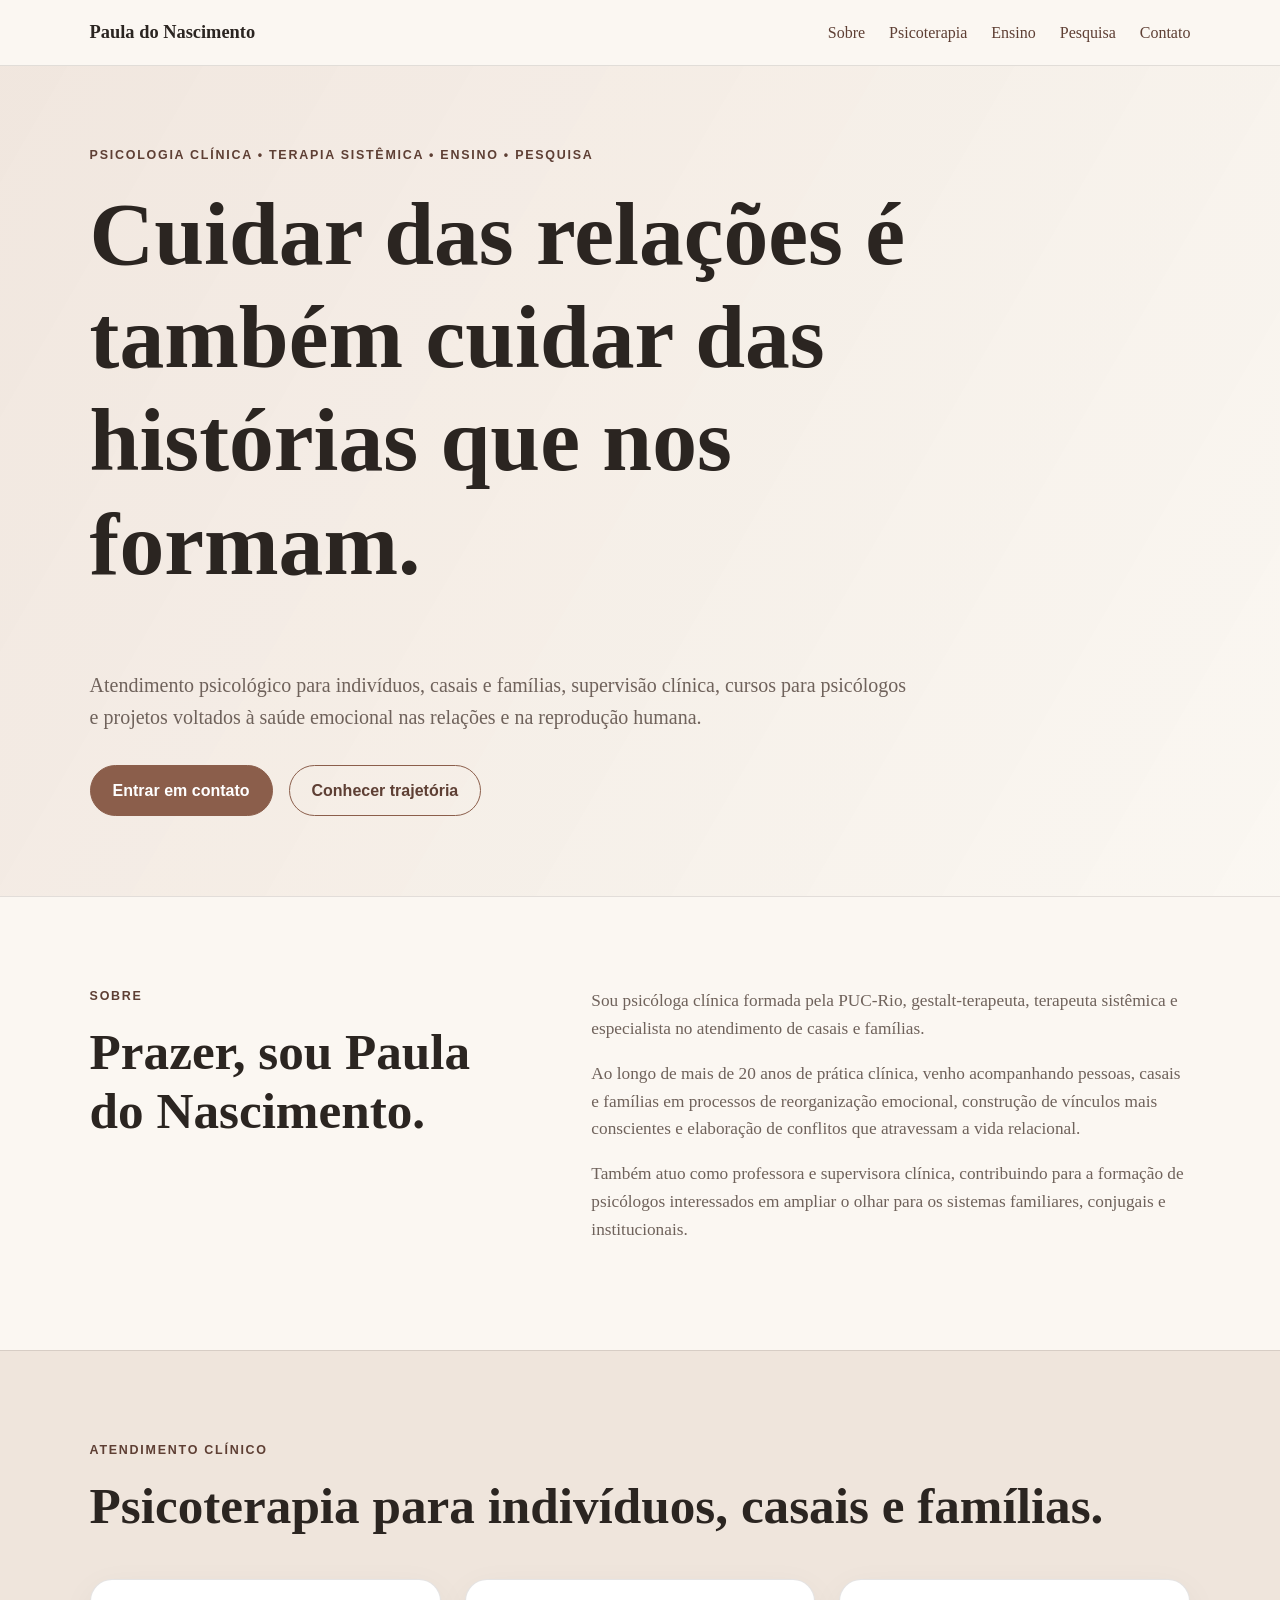
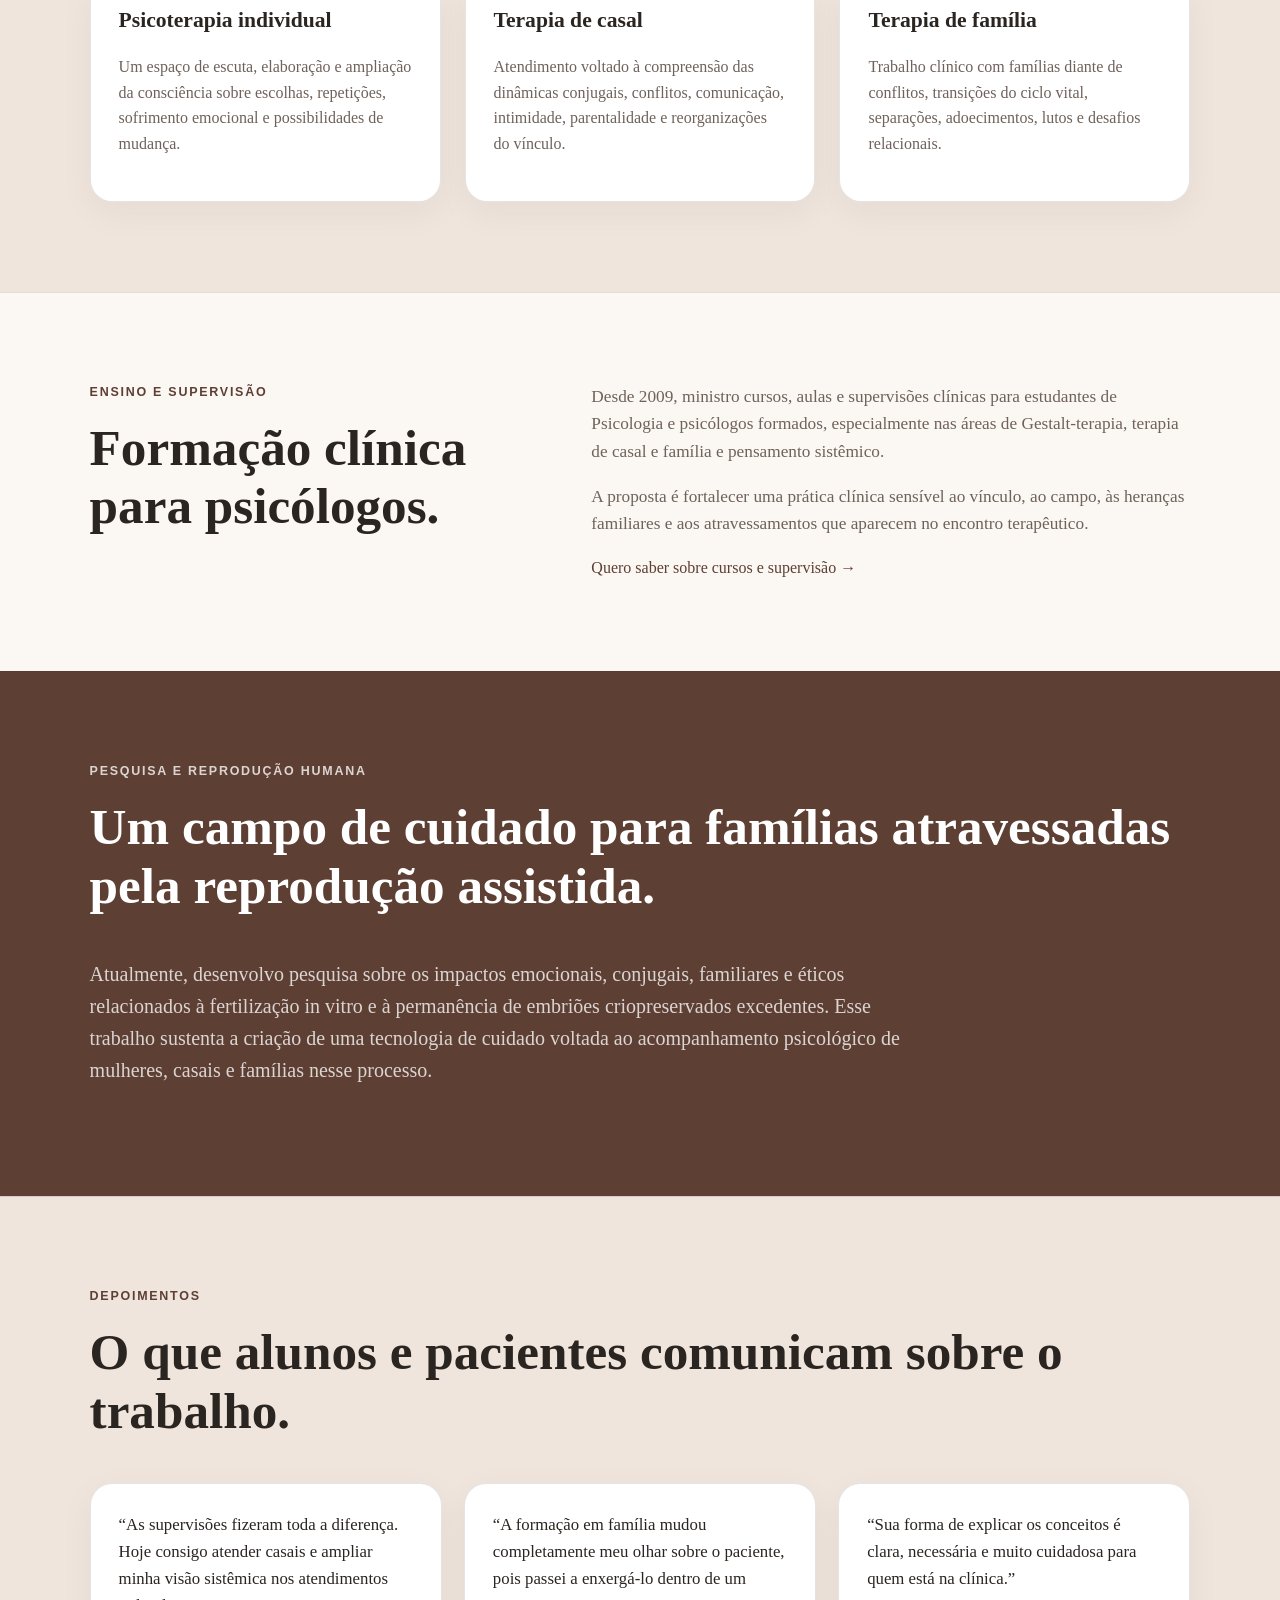
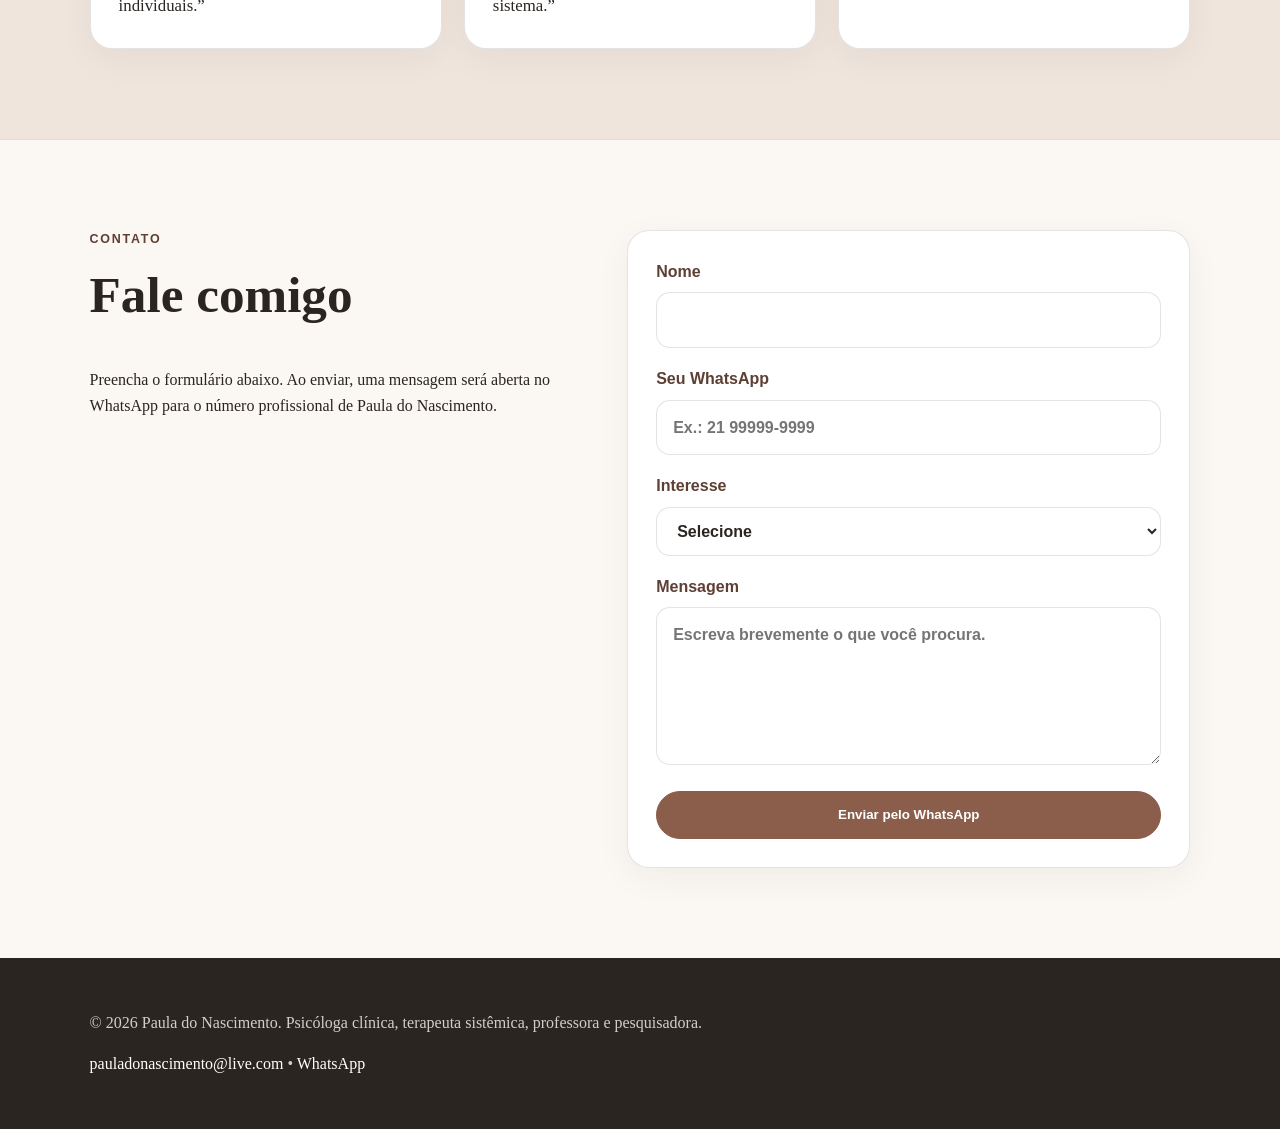
==== index.html @ 2230ada0 "Add files via upload" ====
<!DOCTYPE html>
<html lang="pt-BR">
<head>
  <meta charset="UTF-8" />
  <meta name="viewport" content="width=device-width, initial-scale=1.0" />
  <title>Paula do Nascimento | Psicóloga, Terapeuta Sistêmica e Professora</title>
  <meta name="description" content="Psicóloga clínica, terapeuta sistêmica, professora e pesquisadora. Atendimento individual, casal e família, supervisão clínica, cursos e projetos em reprodução humana." />
  <link rel="stylesheet" href="style.css" />
</head>
<body>
  <header class="site-header">
    <a class="brand" href="#inicio">Paula do Nascimento</a>
    <nav class="nav" id="nav">
      <a href="#sobre">Sobre</a>
      <a href="#clinica">Psicoterapia</a>
      <a href="#ensino">Ensino</a>
      <a href="#pesquisa">Pesquisa</a>
      <a href="#contato">Contato</a>
    </nav>
    <button class="menu-button" id="menuButton" aria-label="Abrir menu">☰</button>
  </header>

  <main>
    <section class="hero" id="inicio">
      <div class="hero-content">
        <p class="eyebrow">Psicologia clínica • Terapia sistêmica • Ensino • Pesquisa</p>
        <h1>Cuidar das relações é também cuidar das histórias que nos formam.</h1>
        <p class="hero-text">Atendimento psicológico para indivíduos, casais e famílias, supervisão clínica, cursos para psicólogos e projetos voltados à saúde emocional nas relações e na reprodução humana.</p>
        <div class="hero-actions">
          <a class="btn primary" href="#contato">Entrar em contato</a>
          <a class="btn secondary" href="#sobre">Conhecer trajetória</a>
        </div>
      </div>
    </section>

    <section class="section" id="sobre">
      <div class="section-grid">
        <div>
          <p class="eyebrow">Sobre</p>
          <h2>Prazer, sou Paula do Nascimento.</h2>
        </div>
        <div class="text-block">
          <p>Sou psicóloga clínica formada pela PUC-Rio, gestalt-terapeuta, terapeuta sistêmica e especialista no atendimento de casais e famílias.</p>
          <p>Ao longo de mais de 20 anos de prática clínica, venho acompanhando pessoas, casais e famílias em processos de reorganização emocional, construção de vínculos mais conscientes e elaboração de conflitos que atravessam a vida relacional.</p>
          <p>Também atuo como professora e supervisora clínica, contribuindo para a formação de psicólogos interessados em ampliar o olhar para os sistemas familiares, conjugais e institucionais.</p>
        </div>
      </div>
    </section>

    <section class="section muted" id="clinica">
      <p class="eyebrow">Atendimento clínico</p>
      <h2>Psicoterapia para indivíduos, casais e famílias.</h2>
      <div class="cards">
        <article class="card">
          <h3>Psicoterapia individual</h3>
          <p>Um espaço de escuta, elaboração e ampliação da consciência sobre escolhas, repetições, sofrimento emocional e possibilidades de mudança.</p>
        </article>
        <article class="card">
          <h3>Terapia de casal</h3>
          <p>Atendimento voltado à compreensão das dinâmicas conjugais, conflitos, comunicação, intimidade, parentalidade e reorganizações do vínculo.</p>
        </article>
        <article class="card">
          <h3>Terapia de família</h3>
          <p>Trabalho clínico com famílias diante de conflitos, transições do ciclo vital, separações, adoecimentos, lutos e desafios relacionais.</p>
        </article>
      </div>
    </section>

    <section class="section" id="ensino">
      <div class="section-grid">
        <div>
          <p class="eyebrow">Ensino e supervisão</p>
          <h2>Formação clínica para psicólogos.</h2>
        </div>
        <div class="text-block">
          <p>Desde 2009, ministro cursos, aulas e supervisões clínicas para estudantes de Psicologia e psicólogos formados, especialmente nas áreas de Gestalt-terapia, terapia de casal e família e pensamento sistêmico.</p>
          <p>A proposta é fortalecer uma prática clínica sensível ao vínculo, ao campo, às heranças familiares e aos atravessamentos que aparecem no encontro terapêutico.</p>
          <a class="inline-link" href="#contato">Quero saber sobre cursos e supervisão →</a>
        </div>
      </div>
    </section>

    <section class="section highlight" id="pesquisa">
      <p class="eyebrow">Pesquisa e reprodução humana</p>
      <h2>Um campo de cuidado para famílias atravessadas pela reprodução assistida.</h2>
      <p class="wide-text">Atualmente, desenvolvo pesquisa sobre os impactos emocionais, conjugais, familiares e éticos relacionados à fertilização in vitro e à permanência de embriões criopreservados excedentes. Esse trabalho sustenta a criação de uma tecnologia de cuidado voltada ao acompanhamento psicológico de mulheres, casais e famílias nesse processo.</p>
    </section>

    <section class="section muted" id="depoimentos">
      <p class="eyebrow">Depoimentos</p>
      <h2>O que alunos e pacientes comunicam sobre o trabalho.</h2>
      <div class="testimonials">
        <blockquote>“As supervisões fizeram toda a diferença. Hoje consigo atender casais e ampliar minha visão sistêmica nos atendimentos individuais.”</blockquote>
        <blockquote>“A formação em família mudou completamente meu olhar sobre o paciente, pois passei a enxergá-lo dentro de um sistema.”</blockquote>
        <blockquote>“Sua forma de explicar os conceitos é clara, necessária e muito cuidadosa para quem está na clínica.”</blockquote>
      </div>
    </section>

    <section class="section contact" id="contato">
      <div>
        <p class="eyebrow">Contato</p>
        <h2>Fale comigo</h2>
        <p>Preencha o formulário abaixo. Ao enviar, uma mensagem será aberta no WhatsApp para o número profissional de Paula do Nascimento.</p>
      </div>
      <form id="whatsappForm" class="contact-form">
        <label>Nome
          <input type="text" id="nome" name="nome" required />
        </label>
        <label>Seu WhatsApp
          <input type="tel" id="telefone" name="telefone" placeholder="Ex.: 21 99999-9999" />
        </label>
        <label>Interesse
          <select id="interesse" name="interesse" required>
            <option value="">Selecione</option>
            <option>Psicoterapia individual</option>
            <option>Terapia de casal</option>
            <option>Terapia de família</option>
            <option>Supervisão clínica</option>
            <option>Cursos e formações</option>
            <option>Palestras e projetos</option>
            <option>Reprodução humana / FIV</option>
          </select>
        </label>
        <label>Mensagem
          <textarea id="mensagem" name="mensagem" rows="5" placeholder="Escreva brevemente o que você procura."></textarea>
        </label>
        <button class="btn primary" type="submit">Enviar pelo WhatsApp</button>
      </form>
    </section>
  </main>

  <footer class="footer">
    <p>© <span id="year"></span> Paula do Nascimento. Psicóloga clínica, terapeuta sistêmica, professora e pesquisadora.</p>
    <p><a href="mailto:pauladonascimento@live.com">pauladonascimento@live.com</a> • <a href="https://wa.me/5521999791330">WhatsApp</a></p>
  </footer>

  <script src="script.js"></script>
</body>
</html>
---- style.css ----
:root {
  --bg: #fbf7f2;
  --text: #2b2521;
  --muted: #6f625b;
  --accent: #8b5e4b;
  --accent-dark: #5e3f34;
  --soft: #efe5dc;
  --white: #ffffff;
  --line: rgba(43, 37, 33, 0.12);
}

* { box-sizing: border-box; }
html { scroll-behavior: smooth; }
body {
  margin: 0;
  font-family: Georgia, 'Times New Roman', serif;
  color: var(--text);
  background: var(--bg);
  line-height: 1.6;
}

.site-header {
  position: sticky;
  top: 0;
  z-index: 20;
  display: flex;
  justify-content: space-between;
  align-items: center;
  padding: 18px 7vw;
  background: rgba(251, 247, 242, 0.95);
  backdrop-filter: blur(10px);
  border-bottom: 1px solid var(--line);
}

.brand {
  font-size: 1.15rem;
  font-weight: 700;
  color: var(--text);
  text-decoration: none;
}

.nav { display: flex; gap: 24px; }
.nav a, .footer a, .inline-link {
  color: var(--accent-dark);
  text-decoration: none;
}
.nav a:hover, .footer a:hover, .inline-link:hover { text-decoration: underline; }
.menu-button { display: none; background: none; border: 0; font-size: 1.5rem; }

.hero {
  min-height: 86vh;
  display: grid;
  align-items: center;
  padding: 80px 7vw;
  background: linear-gradient(120deg, rgba(239,229,220,.9), rgba(251,247,242,.85)), url('');
}
.hero-content { max-width: 900px; }
.eyebrow {
  margin: 0 0 16px;
  color: var(--accent-dark);
  text-transform: uppercase;
  letter-spacing: .14em;
  font-size: .78rem;
  font-family: Arial, sans-serif;
  font-weight: 700;
}
h1, h2, h3 { line-height: 1.15; margin-top: 0; }
h1 { font-size: clamp(2.6rem, 7vw, 5.7rem); max-width: 1000px; }
h2 { font-size: clamp(2rem, 4vw, 3.4rem); }
h3 { font-size: 1.35rem; }
.hero-text, .wide-text { font-size: 1.25rem; color: var(--muted); max-width: 820px; }
.hero-actions { display: flex; gap: 16px; flex-wrap: wrap; margin-top: 32px; }
.btn {
  display: inline-flex;
  justify-content: center;
  align-items: center;
  min-height: 48px;
  padding: 12px 22px;
  border-radius: 999px;
  border: 1px solid var(--accent);
  text-decoration: none;
  cursor: pointer;
  font-family: Arial, sans-serif;
  font-weight: 700;
}
.btn.primary { background: var(--accent); color: var(--white); }
.btn.secondary { color: var(--accent-dark); background: transparent; }

.section { padding: 90px 7vw; border-top: 1px solid var(--line); }
.muted { background: var(--soft); }
.highlight { background: var(--accent-dark); color: var(--white); }
.highlight .eyebrow, .highlight .wide-text { color: rgba(255,255,255,.78); }
.section-grid { display: grid; grid-template-columns: .8fr 1.2fr; gap: 8vw; }
.text-block p { margin-top: 0; font-size: 1.08rem; color: var(--muted); }
.cards { display: grid; grid-template-columns: repeat(3, 1fr); gap: 24px; margin-top: 36px; }
.card, .contact-form, .testimonials blockquote {
  background: var(--white);
  padding: 28px;
  border-radius: 22px;
  border: 1px solid var(--line);
  box-shadow: 0 10px 35px rgba(43,37,33,.05);
}
.card p { color: var(--muted); }
.testimonials { display: grid; grid-template-columns: repeat(3, 1fr); gap: 22px; margin-top: 34px; }
.testimonials blockquote { margin: 0; font-size: 1.05rem; }
.contact { display: grid; grid-template-columns: .9fr 1.1fr; gap: 6vw; align-items: start; }
.contact-form { display: grid; gap: 18px; }
label { font-family: Arial, sans-serif; font-weight: 700; color: var(--accent-dark); }
input, select, textarea {
  width: 100%;
  margin-top: 8px;
  padding: 14px 16px;
  border: 1px solid var(--line);
  border-radius: 14px;
  font: inherit;
  background: #fff;
  color: var(--text);
}
.footer {
  padding: 36px 7vw;
  background: var(--text);
  color: rgba(255,255,255,.78);
}
.footer a { color: #fff; }

@media (max-width: 850px) {
  .menu-button { display: block; }
  .nav {
    display: none;
    position: absolute;
    top: 67px;
    left: 0;
    right: 0;
    flex-direction: column;
    padding: 20px 7vw;
    background: var(--bg);
    border-bottom: 1px solid var(--line);
  }
  .nav.open { display: flex; }
  .section-grid, .cards, .testimonials, .contact { grid-template-columns: 1fr; }
  .hero { min-height: auto; padding-top: 80px; }
}
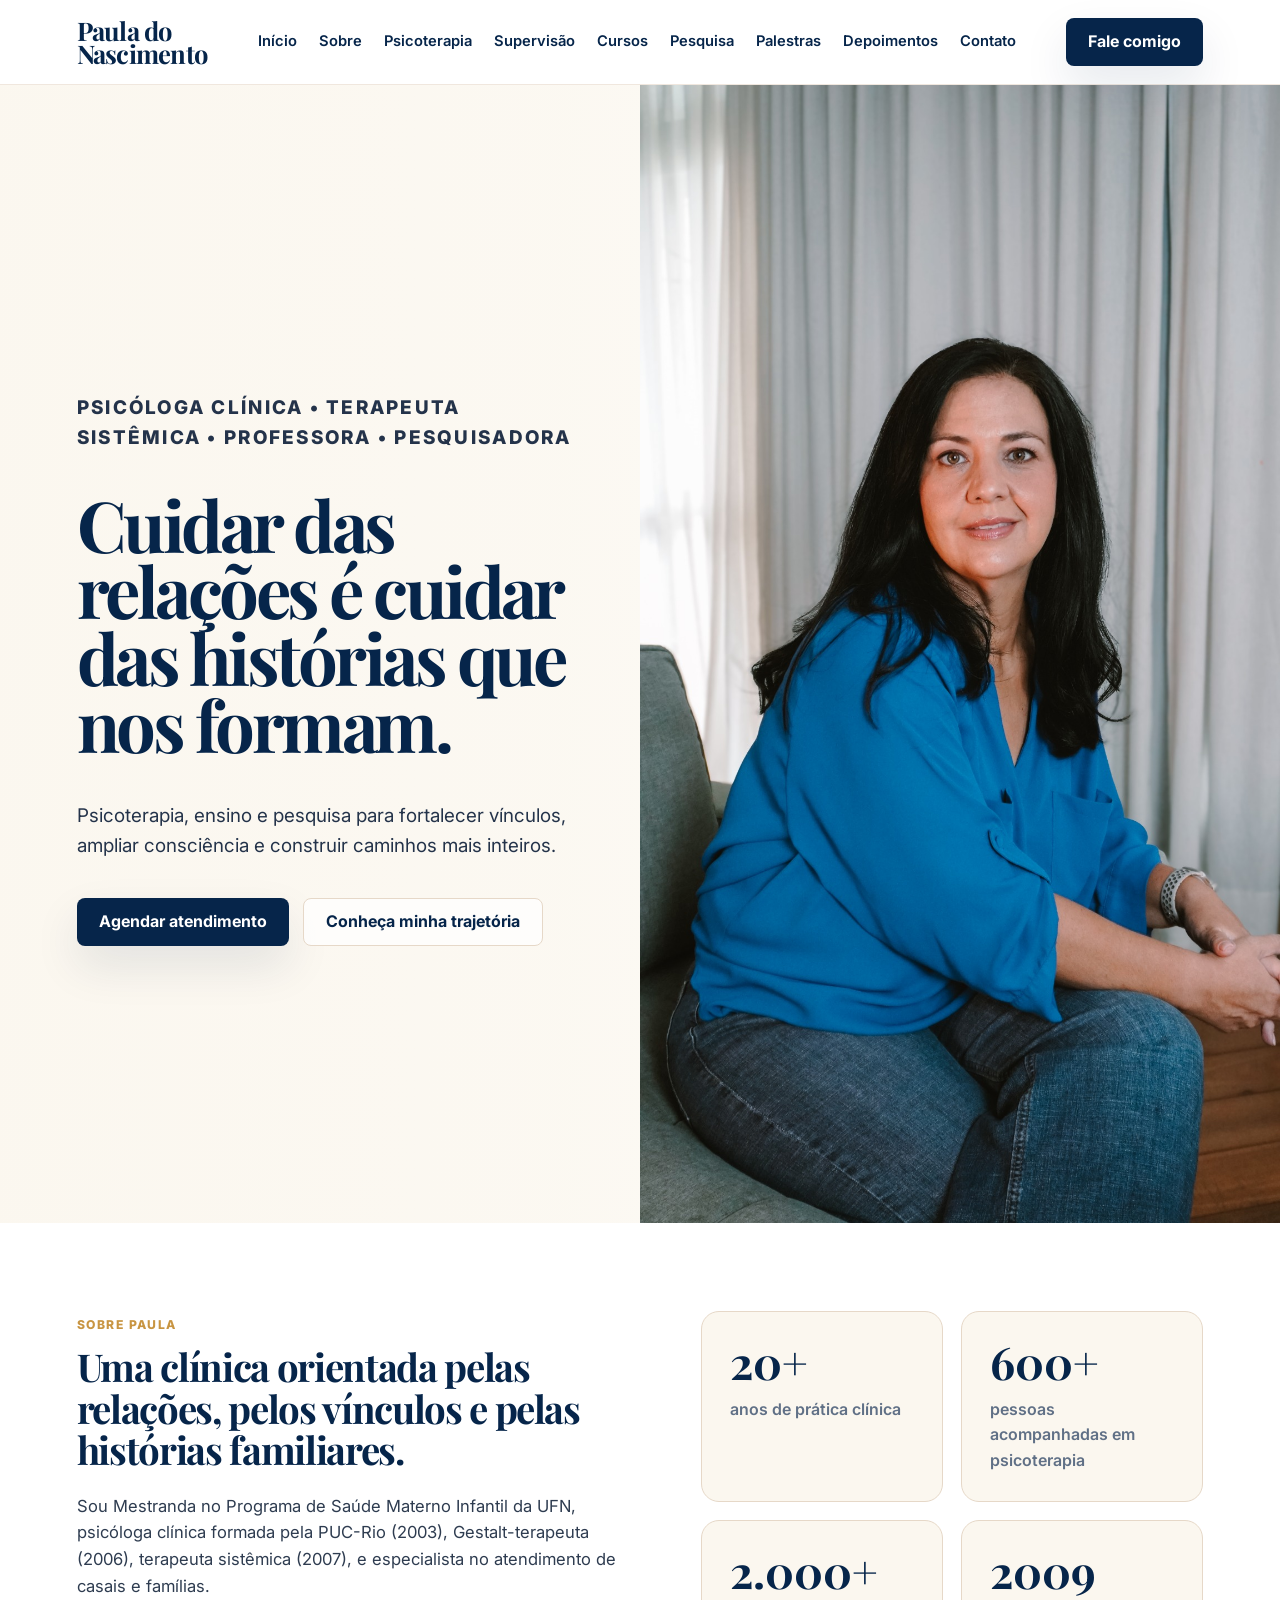
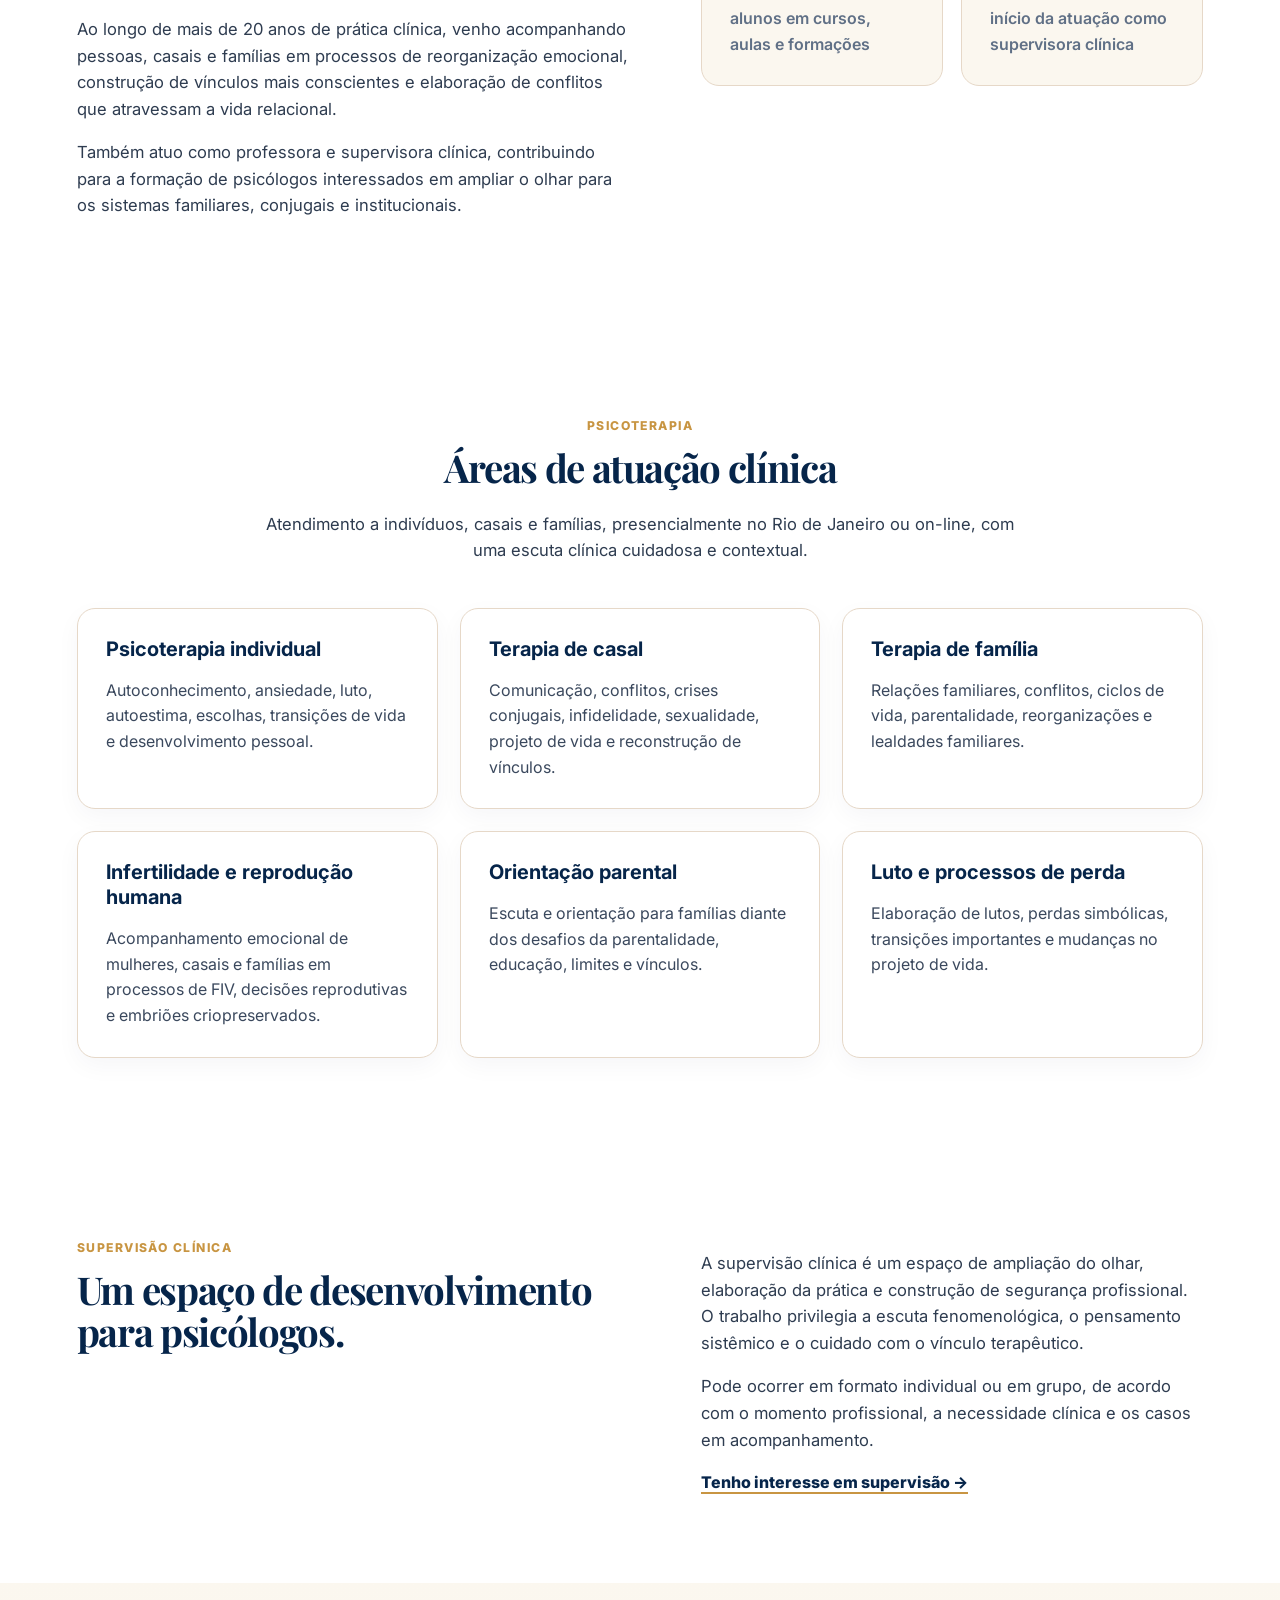
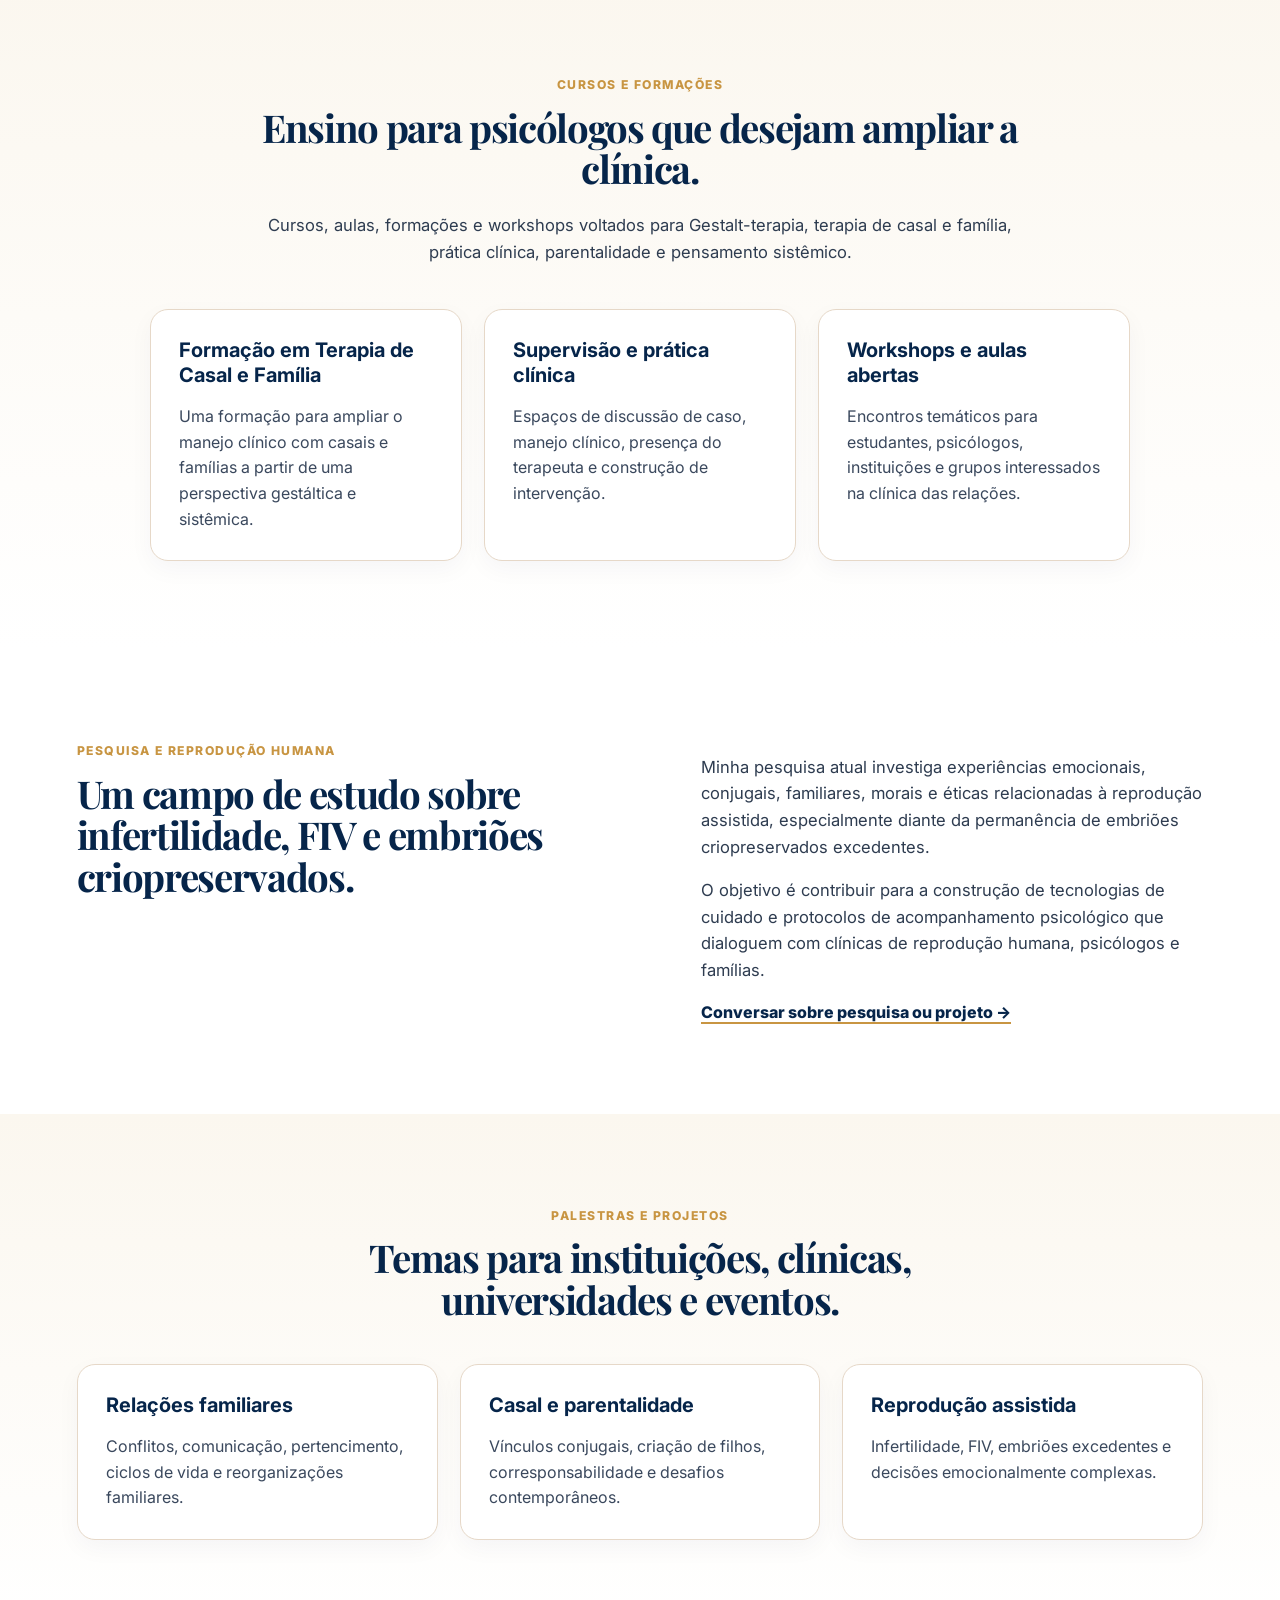
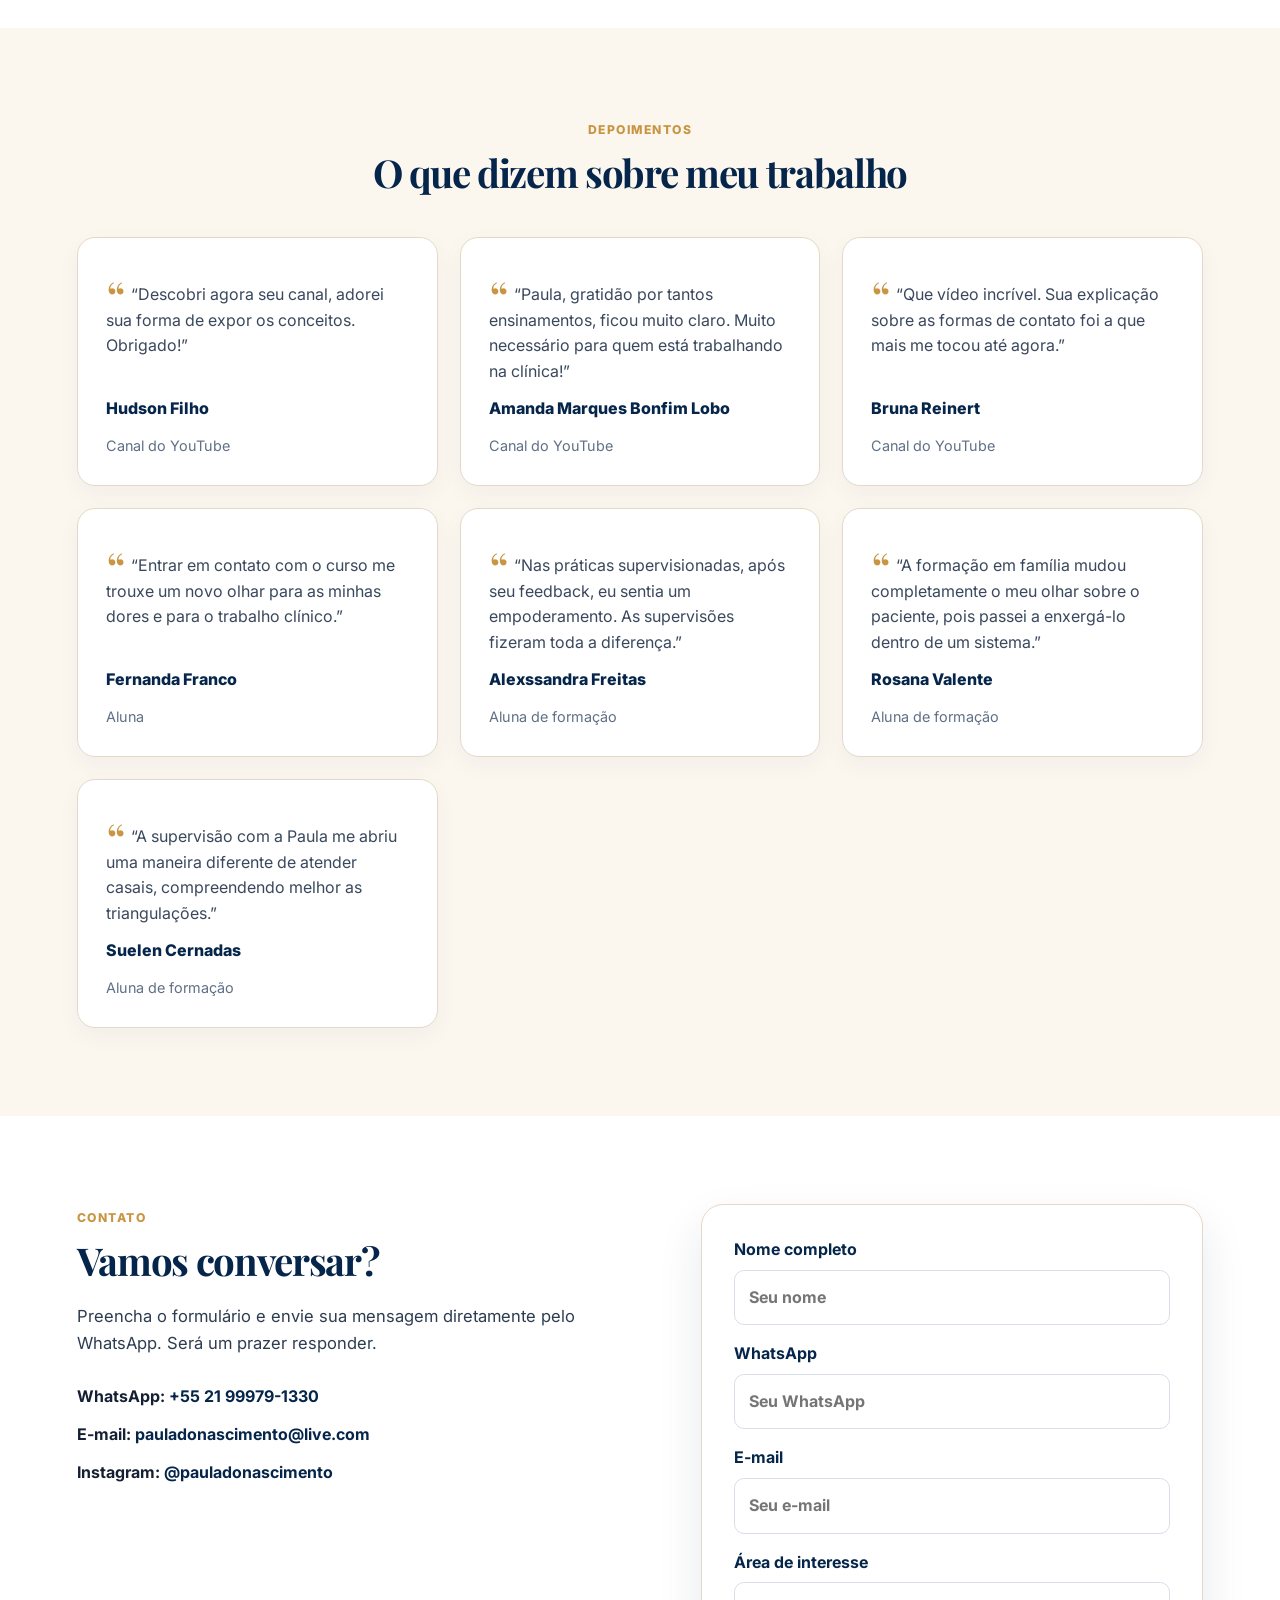
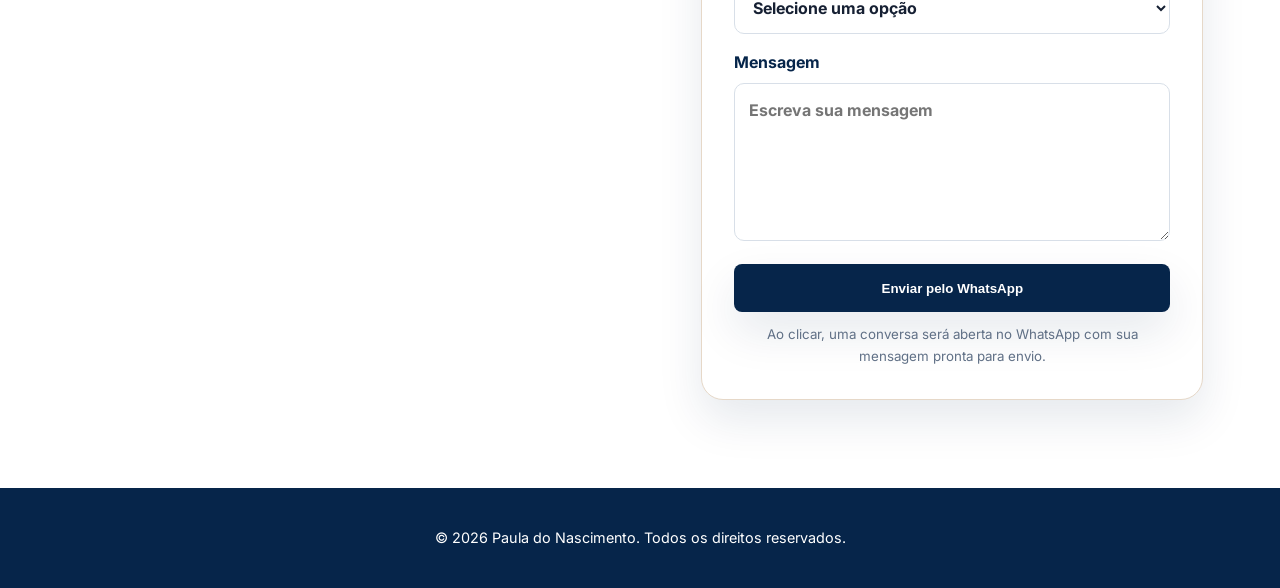
==== commit 66a9f956: "Add files via upload" ====
--- a/index.html
+++ b/index.html
@@ -3,137 +3,334 @@
 <head>
   <meta charset="UTF-8" />
   <meta name="viewport" content="width=device-width, initial-scale=1.0" />
-  <title>Paula do Nascimento | Psicóloga, Terapeuta Sistêmica e Professora</title>
-  <meta name="description" content="Psicóloga clínica, terapeuta sistêmica, professora e pesquisadora. Atendimento individual, casal e família, supervisão clínica, cursos e projetos em reprodução humana." />
+  <title>Paula do Nascimento | Psicóloga Clínica, Professora e Pesquisadora</title>
+  <meta name="description" content="Paula do Nascimento é psicóloga clínica, terapeuta sistêmica, professora, supervisora clínica e pesquisadora em saúde materno-infantil, casais, famílias e reprodução humana." />
+  <meta name="author" content="Paula do Nascimento" />
+  <meta property="og:title" content="Paula do Nascimento | Psicóloga Clínica" />
+  <meta property="og:description" content="Psicoterapia, supervisão clínica, cursos, pesquisa e palestras sobre relações, famílias e reprodução humana." />
+  <meta property="og:type" content="website" />
+  <meta property="og:image" content="assets/paula-hero.jpg" />
   <link rel="stylesheet" href="style.css" />
 </head>
 <body>
-  <header class="site-header">
-    <a class="brand" href="#inicio">Paula do Nascimento</a>
-    <nav class="nav" id="nav">
-      <a href="#sobre">Sobre</a>
-      <a href="#clinica">Psicoterapia</a>
-      <a href="#ensino">Ensino</a>
-      <a href="#pesquisa">Pesquisa</a>
-      <a href="#contato">Contato</a>
-    </nav>
-    <button class="menu-button" id="menuButton" aria-label="Abrir menu">☰</button>
-  </header>
-
-  <main>
-    <section class="hero" id="inicio">
-      <div class="hero-content">
-        <p class="eyebrow">Psicologia clínica • Terapia sistêmica • Ensino • Pesquisa</p>
-        <h1>Cuidar das relações é também cuidar das histórias que nos formam.</h1>
-        <p class="hero-text">Atendimento psicológico para indivíduos, casais e famílias, supervisão clínica, cursos para psicólogos e projetos voltados à saúde emocional nas relações e na reprodução humana.</p>
-        <div class="hero-actions">
-          <a class="btn primary" href="#contato">Entrar em contato</a>
-          <a class="btn secondary" href="#sobre">Conhecer trajetória</a>
-        </div>
+
+<header class="site-header">
+  <a href="#inicio" class="brand" aria-label="Página inicial">
+    Paula do<br>Nascimento
+  </a>
+
+  <button class="menu-toggle" aria-label="Abrir menu" aria-expanded="false">
+    ☰
+  </button>
+
+  <nav class="main-nav" aria-label="Menu principal">
+    <a href="#inicio">Início</a>
+    <a href="#sobre">Sobre</a>
+    <a href="#psicoterapia">Psicoterapia</a>
+    <a href="#supervisao">Supervisão</a>
+    <a href="#cursos">Cursos</a>
+    <a href="#pesquisa">Pesquisa</a>
+    <a href="#palestras">Palestras</a>
+    <a href="#depoimentos">Depoimentos</a>
+    <a href="#contato">Contato</a>
+  </nav>
+
+  <a class="header-cta" href="#contato">Fale comigo</a>
+</header>
+
+<main>
+  <section class="hero" id="inicio">
+    <div class="hero-content">
+      <p class="eyebrow">Psicóloga clínica • Terapeuta sistêmica • Professora • Pesquisadora</p>
+      <h1>Cuidar das relações é cuidar das histórias que nos formam.</h1>
+      <p>
+        Psicoterapia, ensino e pesquisa para fortalecer vínculos, ampliar consciência
+        e construir caminhos mais inteiros.
+      </p>
+      <div class="hero-actions">
+        <a class="primary-button" href="#contato">Agendar atendimento</a>
+        <a class="secondary-button" href="#sobre">Conheça minha trajetória</a>
       </div>
-    </section>
-
-    <section class="section" id="sobre">
-      <div class="section-grid">
-        <div>
-          <p class="eyebrow">Sobre</p>
-          <h2>Prazer, sou Paula do Nascimento.</h2>
-        </div>
-        <div class="text-block">
-          <p>Sou psicóloga clínica formada pela PUC-Rio, gestalt-terapeuta, terapeuta sistêmica e especialista no atendimento de casais e famílias.</p>
-          <p>Ao longo de mais de 20 anos de prática clínica, venho acompanhando pessoas, casais e famílias em processos de reorganização emocional, construção de vínculos mais conscientes e elaboração de conflitos que atravessam a vida relacional.</p>
-          <p>Também atuo como professora e supervisora clínica, contribuindo para a formação de psicólogos interessados em ampliar o olhar para os sistemas familiares, conjugais e institucionais.</p>
-        </div>
-      </div>
-    </section>
-
-    <section class="section muted" id="clinica">
-      <p class="eyebrow">Atendimento clínico</p>
-      <h2>Psicoterapia para indivíduos, casais e famílias.</h2>
-      <div class="cards">
-        <article class="card">
-          <h3>Psicoterapia individual</h3>
-          <p>Um espaço de escuta, elaboração e ampliação da consciência sobre escolhas, repetições, sofrimento emocional e possibilidades de mudança.</p>
-        </article>
-        <article class="card">
-          <h3>Terapia de casal</h3>
-          <p>Atendimento voltado à compreensão das dinâmicas conjugais, conflitos, comunicação, intimidade, parentalidade e reorganizações do vínculo.</p>
-        </article>
-        <article class="card">
-          <h3>Terapia de família</h3>
-          <p>Trabalho clínico com famílias diante de conflitos, transições do ciclo vital, separações, adoecimentos, lutos e desafios relacionais.</p>
-        </article>
-      </div>
-    </section>
-
-    <section class="section" id="ensino">
-      <div class="section-grid">
-        <div>
-          <p class="eyebrow">Ensino e supervisão</p>
-          <h2>Formação clínica para psicólogos.</h2>
-        </div>
-        <div class="text-block">
-          <p>Desde 2009, ministro cursos, aulas e supervisões clínicas para estudantes de Psicologia e psicólogos formados, especialmente nas áreas de Gestalt-terapia, terapia de casal e família e pensamento sistêmico.</p>
-          <p>A proposta é fortalecer uma prática clínica sensível ao vínculo, ao campo, às heranças familiares e aos atravessamentos que aparecem no encontro terapêutico.</p>
-          <a class="inline-link" href="#contato">Quero saber sobre cursos e supervisão →</a>
-        </div>
-      </div>
-    </section>
-
-    <section class="section highlight" id="pesquisa">
-      <p class="eyebrow">Pesquisa e reprodução humana</p>
-      <h2>Um campo de cuidado para famílias atravessadas pela reprodução assistida.</h2>
-      <p class="wide-text">Atualmente, desenvolvo pesquisa sobre os impactos emocionais, conjugais, familiares e éticos relacionados à fertilização in vitro e à permanência de embriões criopreservados excedentes. Esse trabalho sustenta a criação de uma tecnologia de cuidado voltada ao acompanhamento psicológico de mulheres, casais e famílias nesse processo.</p>
-    </section>
-
-    <section class="section muted" id="depoimentos">
-      <p class="eyebrow">Depoimentos</p>
-      <h2>O que alunos e pacientes comunicam sobre o trabalho.</h2>
-      <div class="testimonials">
-        <blockquote>“As supervisões fizeram toda a diferença. Hoje consigo atender casais e ampliar minha visão sistêmica nos atendimentos individuais.”</blockquote>
-        <blockquote>“A formação em família mudou completamente meu olhar sobre o paciente, pois passei a enxergá-lo dentro de um sistema.”</blockquote>
-        <blockquote>“Sua forma de explicar os conceitos é clara, necessária e muito cuidadosa para quem está na clínica.”</blockquote>
-      </div>
-    </section>
-
-    <section class="section contact" id="contato">
-      <div>
-        <p class="eyebrow">Contato</p>
-        <h2>Fale comigo</h2>
-        <p>Preencha o formulário abaixo. Ao enviar, uma mensagem será aberta no WhatsApp para o número profissional de Paula do Nascimento.</p>
-      </div>
-      <form id="whatsappForm" class="contact-form">
-        <label>Nome
-          <input type="text" id="nome" name="nome" required />
-        </label>
-        <label>Seu WhatsApp
-          <input type="tel" id="telefone" name="telefone" placeholder="Ex.: 21 99999-9999" />
-        </label>
-        <label>Interesse
-          <select id="interesse" name="interesse" required>
-            <option value="">Selecione</option>
-            <option>Psicoterapia individual</option>
-            <option>Terapia de casal</option>
-            <option>Terapia de família</option>
-            <option>Supervisão clínica</option>
-            <option>Cursos e formações</option>
-            <option>Palestras e projetos</option>
-            <option>Reprodução humana / FIV</option>
-          </select>
-        </label>
-        <label>Mensagem
-          <textarea id="mensagem" name="mensagem" rows="5" placeholder="Escreva brevemente o que você procura."></textarea>
-        </label>
-        <button class="btn primary" type="submit">Enviar pelo WhatsApp</button>
-      </form>
-    </section>
-  </main>
-
-  <footer class="footer">
-    <p>© <span id="year"></span> Paula do Nascimento. Psicóloga clínica, terapeuta sistêmica, professora e pesquisadora.</p>
-    <p><a href="mailto:pauladonascimento@live.com">pauladonascimento@live.com</a> • <a href="https://wa.me/5521999791330">WhatsApp</a></p>
-  </footer>
-
-  <script src="script.js"></script>
+    </div>
+
+    <div class="hero-image" aria-label="Foto profissional de Paula do Nascimento">
+      <img src="assets/paula-hero.jpg" alt="Paula do Nascimento sentada em ambiente clínico" />
+    </div>
+  </section>
+
+  <section class="section about" id="sobre">
+    <div class="section-text">
+      <span class="section-kicker">Sobre Paula</span>
+      <h2>Uma clínica orientada pelas relações, pelos vínculos e pelas histórias familiares.</h2>
+      <p>
+        Sou Mestranda no Programa de Saúde Materno Infantil da UFN, psicóloga clínica formada
+        pela PUC-Rio (2003), Gestalt-terapeuta (2006), terapeuta sistêmica (2007), e especialista
+        no atendimento de casais e famílias.
+      </p>
+      <p>
+        Ao longo de mais de 20 anos de prática clínica, venho acompanhando pessoas, casais e
+        famílias em processos de reorganização emocional, construção de vínculos mais conscientes
+        e elaboração de conflitos que atravessam a vida relacional.
+      </p>
+      <p>
+        Também atuo como professora e supervisora clínica, contribuindo para a formação de
+        psicólogos interessados em ampliar o olhar para os sistemas familiares, conjugais e
+        institucionais.
+      </p>
+    </div>
+
+    <div class="stats-grid" aria-label="Indicadores profissionais">
+      <article>
+        <strong>20+</strong>
+        <span>anos de prática clínica</span>
+      </article>
+      <article>
+        <strong>600+</strong>
+        <span>pessoas acompanhadas em psicoterapia</span>
+      </article>
+      <article>
+        <strong>2.000+</strong>
+        <span>alunos em cursos, aulas e formações</span>
+      </article>
+      <article>
+        <strong>2009</strong>
+        <span>início da atuação como supervisora clínica</span>
+      </article>
+    </div>
+  </section>
+
+  <section class="section services" id="psicoterapia">
+    <div class="centered">
+      <span class="section-kicker">Psicoterapia</span>
+      <h2>Áreas de atuação clínica</h2>
+      <p>
+        Atendimento a indivíduos, casais e famílias, presencialmente no Rio de Janeiro
+        ou on-line, com uma escuta clínica cuidadosa e contextual.
+      </p>
+    </div>
+
+    <div class="cards">
+      <article class="card">
+        <h3>Psicoterapia individual</h3>
+        <p>Autoconhecimento, ansiedade, luto, autoestima, escolhas, transições de vida e desenvolvimento pessoal.</p>
+      </article>
+      <article class="card">
+        <h3>Terapia de casal</h3>
+        <p>Comunicação, conflitos, crises conjugais, infidelidade, sexualidade, projeto de vida e reconstrução de vínculos.</p>
+      </article>
+      <article class="card">
+        <h3>Terapia de família</h3>
+        <p>Relações familiares, conflitos, ciclos de vida, parentalidade, reorganizações e lealdades familiares.</p>
+      </article>
+      <article class="card">
+        <h3>Infertilidade e reprodução humana</h3>
+        <p>Acompanhamento emocional de mulheres, casais e famílias em processos de FIV, decisões reprodutivas e embriões criopreservados.</p>
+      </article>
+      <article class="card">
+        <h3>Orientação parental</h3>
+        <p>Escuta e orientação para famílias diante dos desafios da parentalidade, educação, limites e vínculos.</p>
+      </article>
+      <article class="card">
+        <h3>Luto e processos de perda</h3>
+        <p>Elaboração de lutos, perdas simbólicas, transições importantes e mudanças no projeto de vida.</p>
+      </article>
+    </div>
+  </section>
+
+  <section class="section split" id="supervisao">
+    <div>
+      <span class="section-kicker">Supervisão Clínica</span>
+      <h2>Um espaço de desenvolvimento para psicólogos.</h2>
+    </div>
+    <div>
+      <p>
+        A supervisão clínica é um espaço de ampliação do olhar, elaboração da prática
+        e construção de segurança profissional. O trabalho privilegia a escuta fenomenológica,
+        o pensamento sistêmico e o cuidado com o vínculo terapêutico.
+      </p>
+      <p>
+        Pode ocorrer em formato individual ou em grupo, de acordo com o momento profissional,
+        a necessidade clínica e os casos em acompanhamento.
+      </p>
+      <a class="text-link" href="#contato">Tenho interesse em supervisão →</a>
+    </div>
+  </section>
+
+  <section class="section muted" id="cursos">
+    <div class="centered">
+      <span class="section-kicker">Cursos e Formações</span>
+      <h2>Ensino para psicólogos que desejam ampliar a clínica.</h2>
+      <p>
+        Cursos, aulas, formações e workshops voltados para Gestalt-terapia, terapia de casal
+        e família, prática clínica, parentalidade e pensamento sistêmico.
+      </p>
+    </div>
+
+    <div class="feature-list">
+      <article>
+        <h3>Formação em Terapia de Casal e Família</h3>
+        <p>Uma formação para ampliar o manejo clínico com casais e famílias a partir de uma perspectiva gestáltica e sistêmica.</p>
+      </article>
+      <article>
+        <h3>Supervisão e prática clínica</h3>
+        <p>Espaços de discussão de caso, manejo clínico, presença do terapeuta e construção de intervenção.</p>
+      </article>
+      <article>
+        <h3>Workshops e aulas abertas</h3>
+        <p>Encontros temáticos para estudantes, psicólogos, instituições e grupos interessados na clínica das relações.</p>
+      </article>
+    </div>
+  </section>
+
+  <section class="section split" id="pesquisa">
+    <div>
+      <span class="section-kicker">Pesquisa e Reprodução Humana</span>
+      <h2>Um campo de estudo sobre infertilidade, FIV e embriões criopreservados.</h2>
+    </div>
+    <div>
+      <p>
+        Minha pesquisa atual investiga experiências emocionais, conjugais, familiares,
+        morais e éticas relacionadas à reprodução assistida, especialmente diante da
+        permanência de embriões criopreservados excedentes.
+      </p>
+      <p>
+        O objetivo é contribuir para a construção de tecnologias de cuidado e protocolos
+        de acompanhamento psicológico que dialoguem com clínicas de reprodução humana,
+        psicólogos e famílias.
+      </p>
+      <a class="text-link" href="#contato">Conversar sobre pesquisa ou projeto →</a>
+    </div>
+  </section>
+
+  <section class="section muted" id="palestras">
+    <div class="centered">
+      <span class="section-kicker">Palestras e Projetos</span>
+      <h2>Temas para instituições, clínicas, universidades e eventos.</h2>
+    </div>
+
+    <div class="cards compact">
+      <article class="card">
+        <h3>Relações familiares</h3>
+        <p>Conflitos, comunicação, pertencimento, ciclos de vida e reorganizações familiares.</p>
+      </article>
+      <article class="card">
+        <h3>Casal e parentalidade</h3>
+        <p>Vínculos conjugais, criação de filhos, corresponsabilidade e desafios contemporâneos.</p>
+      </article>
+      <article class="card">
+        <h3>Reprodução assistida</h3>
+        <p>Infertilidade, FIV, embriões excedentes e decisões emocionalmente complexas.</p>
+      </article>
+    </div>
+  </section>
+
+  <section class="section testimonials" id="depoimentos">
+    <div class="centered">
+      <span class="section-kicker">Depoimentos</span>
+      <h2>O que dizem sobre meu trabalho</h2>
+    </div>
+
+    <div class="testimonial-grid">
+      <article class="testimonial">
+        <p>“Descobri agora seu canal, adorei sua forma de expor os conceitos. Obrigado!”</p>
+        <strong>Hudson Filho</strong>
+        <span>Canal do YouTube</span>
+      </article>
+      <article class="testimonial">
+        <p>“Paula, gratidão por tantos ensinamentos, ficou muito claro. Muito necessário para quem está trabalhando na clínica!”</p>
+        <strong>Amanda Marques Bonfim Lobo</strong>
+        <span>Canal do YouTube</span>
+      </article>
+      <article class="testimonial">
+        <p>“Que vídeo incrível. Sua explicação sobre as formas de contato foi a que mais me tocou até agora.”</p>
+        <strong>Bruna Reinert</strong>
+        <span>Canal do YouTube</span>
+      </article>
+      <article class="testimonial">
+        <p>“Entrar em contato com o curso me trouxe um novo olhar para as minhas dores e para o trabalho clínico.”</p>
+        <strong>Fernanda Franco</strong>
+        <span>Aluna</span>
+      </article>
+      <article class="testimonial">
+        <p>“Nas práticas supervisionadas, após seu feedback, eu sentia um empoderamento. As supervisões fizeram toda a diferença.”</p>
+        <strong>Alexssandra Freitas</strong>
+        <span>Aluna de formação</span>
+      </article>
+      <article class="testimonial">
+        <p>“A formação em família mudou completamente o meu olhar sobre o paciente, pois passei a enxergá-lo dentro de um sistema.”</p>
+        <strong>Rosana Valente</strong>
+        <span>Aluna de formação</span>
+      </article>
+      <article class="testimonial">
+        <p>“A supervisão com a Paula me abriu uma maneira diferente de atender casais, compreendendo melhor as triangulações.”</p>
+        <strong>Suelen Cernadas</strong>
+        <span>Aluna de formação</span>
+      </article>
+    </div>
+  </section>
+
+  <section class="section contact" id="contato">
+    <div class="contact-info">
+      <span class="section-kicker">Contato</span>
+      <h2>Vamos conversar?</h2>
+      <p>
+        Preencha o formulário e envie sua mensagem diretamente pelo WhatsApp.
+        Será um prazer responder.
+      </p>
+
+      <ul class="contact-list">
+        <li><strong>WhatsApp:</strong> <a href="https://wa.me/5521999791330" target="_blank" rel="noopener">+55 21 99979-1330</a></li>
+        <li><strong>E-mail:</strong> <a href="mailto:pauladonascimento@live.com">pauladonascimento@live.com</a></li>
+        <li><strong>Instagram:</strong> <a href="https://www.instagram.com/pauladonascimento" target="_blank" rel="noopener">@pauladonascimento</a></li>
+      </ul>
+    </div>
+
+    <form class="contact-form" id="whatsappForm">
+      <label>
+        Nome completo
+        <input type="text" name="nome" id="nome" placeholder="Seu nome" required />
+      </label>
+
+      <label>
+        WhatsApp
+        <input type="tel" name="telefone" id="telefone" placeholder="Seu WhatsApp" required />
+      </label>
+
+      <label>
+        E-mail
+        <input type="email" name="email" id="email" placeholder="Seu e-mail" />
+      </label>
+
+      <label>
+        Área de interesse
+        <select name="interesse" id="interesse" required>
+          <option value="" selected disabled>Selecione uma opção</option>
+          <option>Psicoterapia individual</option>
+          <option>Terapia de casal</option>
+          <option>Terapia de família</option>
+          <option>Supervisão clínica</option>
+          <option>Cursos e formações</option>
+          <option>Palestras e projetos</option>
+          <option>Reprodução humana / FIV</option>
+          <option>Outro</option>
+        </select>
+      </label>
+
+      <label>
+        Mensagem
+        <textarea name="mensagem" id="mensagem" placeholder="Escreva sua mensagem" rows="5" required></textarea>
+      </label>
+
+      <button type="submit" class="primary-button full">Enviar pelo WhatsApp</button>
+      <small>Ao clicar, uma conversa será aberta no WhatsApp com sua mensagem pronta para envio.</small>
+    </form>
+  </section>
+</main>
+
+<footer class="site-footer">
+  <p>© 2026 Paula do Nascimento. Todos os direitos reservados.</p>
+</footer>
+
+<script src="script.js"></script>
 </body>
 </html>
--- a/style.css
+++ b/style.css
@@ -1,22 +1,42 @@
+@import url('https://fonts.googleapis.com/css2?family=Inter:wght@400;500;600;700&family=Playfair+Display:wght@600;700&display=swap');
+
 :root {
-  --bg: #fbf7f2;
-  --text: #2b2521;
-  --muted: #6f625b;
-  --accent: #8b5e4b;
-  --accent-dark: #5e3f34;
-  --soft: #efe5dc;
+  --navy: #06254a;
+  --navy-soft: #103b68;
+  --cream: #fbf7ef;
+  --sand: #efe2d1;
+  --gold: #c89542;
+  --text: #162033;
+  --muted: #607086;
   --white: #ffffff;
-  --line: rgba(43, 37, 33, 0.12);
-}
-
-* { box-sizing: border-box; }
-html { scroll-behavior: smooth; }
+  --border: #e6d8c8;
+  --shadow: 0 20px 45px rgba(6, 37, 74, 0.10);
+}
+
+* {
+  box-sizing: border-box;
+}
+
+html {
+  scroll-behavior: smooth;
+}
+
 body {
   margin: 0;
-  font-family: Georgia, 'Times New Roman', serif;
+  font-family: 'Inter', sans-serif;
   color: var(--text);
-  background: var(--bg);
+  background: var(--white);
   line-height: 1.6;
+}
+
+img {
+  max-width: 100%;
+  display: block;
+}
+
+a {
+  color: inherit;
+  text-decoration: none;
 }
 
 .site-header {
@@ -24,119 +44,473 @@
   top: 0;
   z-index: 20;
   display: flex;
+  align-items: center;
   justify-content: space-between;
+  gap: 24px;
+  padding: 18px 6vw;
+  background: rgba(255, 255, 255, 0.92);
+  backdrop-filter: blur(12px);
+  border-bottom: 1px solid rgba(230, 216, 200, 0.6);
+}
+
+.brand {
+  font-family: 'Playfair Display', serif;
+  color: var(--navy);
+  font-size: clamp(1.45rem, 2vw, 2rem);
+  font-weight: 700;
+  line-height: .9;
+  letter-spacing: -0.03em;
+}
+
+.main-nav {
+  display: flex;
   align-items: center;
-  padding: 18px 7vw;
-  background: rgba(251, 247, 242, 0.95);
-  backdrop-filter: blur(10px);
-  border-bottom: 1px solid var(--line);
-}
-
-.brand {
-  font-size: 1.15rem;
+  gap: 22px;
+  font-size: .92rem;
+  font-weight: 600;
+  color: var(--navy);
+}
+
+.main-nav a {
+  position: relative;
+}
+
+.main-nav a::after {
+  content: "";
+  position: absolute;
+  left: 0;
+  bottom: -6px;
+  width: 0;
+  height: 2px;
+  background: var(--gold);
+  transition: .25s ease;
+}
+
+.main-nav a:hover::after {
+  width: 100%;
+}
+
+.header-cta,
+.primary-button,
+.secondary-button {
+  display: inline-flex;
+  align-items: center;
+  justify-content: center;
+  min-height: 48px;
+  padding: 0 22px;
+  border-radius: 8px;
   font-weight: 700;
+  transition: .25s ease;
+}
+
+.header-cta,
+.primary-button {
+  background: var(--navy);
+  color: var(--white);
+  box-shadow: var(--shadow);
+}
+
+.header-cta:hover,
+.primary-button:hover {
+  background: var(--navy-soft);
+  transform: translateY(-1px);
+}
+
+.secondary-button {
+  color: var(--navy);
+  border: 1px solid var(--border);
+  background: rgba(255, 255, 255, 0.75);
+}
+
+.secondary-button:hover {
+  border-color: var(--gold);
+}
+
+.menu-toggle {
+  display: none;
+  border: 0;
+  background: transparent;
+  color: var(--navy);
+  font-size: 1.9rem;
+}
+
+.hero {
+  min-height: calc(100vh - 82px);
+  display: grid;
+  grid-template-columns: 1fr 1fr;
+  align-items: stretch;
+  background:
+    linear-gradient(90deg, rgba(251,247,239,0.98) 0%, rgba(251,247,239,0.84) 44%, rgba(251,247,239,0.2) 100%);
+}
+
+.hero-content {
+  padding: 9vw 4vw 8vw 6vw;
+  display: flex;
+  flex-direction: column;
+  justify-content: center;
+  max-width: 720px;
+}
+
+.eyebrow,
+.section-kicker {
+  color: var(--gold);
+  text-transform: uppercase;
+  letter-spacing: .12em;
+  font-size: .76rem;
+  font-weight: 800;
+}
+
+h1,
+h2,
+h3 {
+  margin: 0;
+  color: var(--navy);
+}
+
+h1 {
+  font-family: 'Playfair Display', serif;
+  font-size: clamp(3rem, 5.5vw, 6.2rem);
+  line-height: .95;
+  letter-spacing: -0.05em;
+  margin: 18px 0 24px;
+}
+
+h2 {
+  font-family: 'Playfair Display', serif;
+  font-size: clamp(2rem, 3vw, 3.4rem);
+  line-height: 1.08;
+  letter-spacing: -0.035em;
+  margin: 10px 0 22px;
+}
+
+h3 {
+  font-size: 1.25rem;
+  line-height: 1.25;
+  margin-bottom: 12px;
+}
+
+.hero-content p {
+  max-width: 560px;
+  font-size: 1.18rem;
+  color: #24334a;
+}
+
+.hero-actions {
+  display: flex;
+  flex-wrap: wrap;
+  gap: 14px;
+  margin-top: 18px;
+}
+
+.hero-image {
+  min-height: 620px;
+  overflow: hidden;
+}
+
+.hero-image img {
+  width: 100%;
+  height: 100%;
+  object-fit: cover;
+  object-position: center 32%;
+}
+
+.section {
+  padding: 88px 6vw;
+}
+
+.about,
+.split,
+.contact {
+  display: grid;
+  grid-template-columns: 1.05fr .95fr;
+  gap: 70px;
+  align-items: start;
+}
+
+.section-text p,
+.split p,
+.centered p,
+.contact-info p {
+  color: #2e3c50;
+  font-size: 1.04rem;
+}
+
+.stats-grid {
+  display: grid;
+  grid-template-columns: repeat(2, minmax(150px, 1fr));
+  gap: 18px;
+}
+
+.stats-grid article {
+  background: var(--cream);
+  border: 1px solid var(--border);
+  border-radius: 18px;
+  padding: 28px;
+  min-height: 155px;
+}
+
+.stats-grid strong {
+  display: block;
+  color: var(--navy);
+  font-family: 'Playfair Display', serif;
+  font-size: 2.8rem;
+  line-height: 1;
+  margin-bottom: 12px;
+}
+
+.stats-grid span {
+  color: var(--muted);
+  font-weight: 600;
+}
+
+.centered {
+  max-width: 760px;
+  margin: 0 auto 44px;
+  text-align: center;
+}
+
+.cards,
+.feature-list,
+.testimonial-grid {
+  display: grid;
+  gap: 22px;
+}
+
+.cards {
+  grid-template-columns: repeat(3, 1fr);
+}
+
+.card,
+.feature-list article,
+.testimonial {
+  background: var(--white);
+  border: 1px solid var(--border);
+  border-radius: 18px;
+  padding: 28px;
+  box-shadow: 0 8px 24px rgba(6, 37, 74, 0.04);
+}
+
+.card p,
+.feature-list p,
+.testimonial p {
+  color: #3a485d;
+  margin-bottom: 0;
+}
+
+.muted {
+  background: linear-gradient(180deg, var(--cream), #fff);
+}
+
+.feature-list {
+  max-width: 980px;
+  margin: 0 auto;
+  grid-template-columns: repeat(3, 1fr);
+}
+
+.text-link {
+  color: var(--navy);
+  font-weight: 800;
+  border-bottom: 2px solid var(--gold);
+}
+
+.compact .card {
+  min-height: 170px;
+}
+
+.testimonials {
+  background: var(--cream);
+}
+
+.testimonial-grid {
+  grid-template-columns: repeat(3, 1fr);
+}
+
+.testimonial {
+  display: flex;
+  flex-direction: column;
+  gap: 12px;
+}
+
+.testimonial p {
+  position: relative;
+  font-size: 1rem;
+}
+
+.testimonial p::before {
+  content: "“";
+  color: var(--gold);
+  font-family: 'Playfair Display', serif;
+  font-size: 3rem;
+  line-height: 0;
+  vertical-align: -0.36em;
+  margin-right: 5px;
+}
+
+.testimonial strong {
+  color: var(--navy);
+  font-weight: 800;
+  margin-top: auto;
+}
+
+.testimonial span {
+  color: var(--muted);
+  font-size: .9rem;
+}
+
+.contact-list {
+  list-style: none;
+  padding: 0;
+  margin: 28px 0 0;
+}
+
+.contact-list li {
+  margin-bottom: 12px;
+}
+
+.contact-list a {
+  color: var(--navy);
+  font-weight: 700;
+}
+
+.contact-form {
+  background: var(--white);
+  border: 1px solid var(--border);
+  border-radius: 22px;
+  box-shadow: var(--shadow);
+  padding: 32px;
+}
+
+.contact-form label {
+  display: block;
+  color: var(--navy);
+  font-weight: 700;
+  margin-bottom: 16px;
+}
+
+input,
+select,
+textarea {
+  width: 100%;
+  margin-top: 7px;
+  border: 1px solid #d8dfe8;
+  border-radius: 10px;
+  padding: 14px 14px;
+  font: inherit;
   color: var(--text);
-  text-decoration: none;
-}
-
-.nav { display: flex; gap: 24px; }
-.nav a, .footer a, .inline-link {
-  color: var(--accent-dark);
-  text-decoration: none;
-}
-.nav a:hover, .footer a:hover, .inline-link:hover { text-decoration: underline; }
-.menu-button { display: none; background: none; border: 0; font-size: 1.5rem; }
-
-.hero {
-  min-height: 86vh;
-  display: grid;
-  align-items: center;
-  padding: 80px 7vw;
-  background: linear-gradient(120deg, rgba(239,229,220,.9), rgba(251,247,242,.85)), url('');
-}
-.hero-content { max-width: 900px; }
-.eyebrow {
-  margin: 0 0 16px;
-  color: var(--accent-dark);
-  text-transform: uppercase;
-  letter-spacing: .14em;
-  font-size: .78rem;
-  font-family: Arial, sans-serif;
-  font-weight: 700;
-}
-h1, h2, h3 { line-height: 1.15; margin-top: 0; }
-h1 { font-size: clamp(2.6rem, 7vw, 5.7rem); max-width: 1000px; }
-h2 { font-size: clamp(2rem, 4vw, 3.4rem); }
-h3 { font-size: 1.35rem; }
-.hero-text, .wide-text { font-size: 1.25rem; color: var(--muted); max-width: 820px; }
-.hero-actions { display: flex; gap: 16px; flex-wrap: wrap; margin-top: 32px; }
-.btn {
-  display: inline-flex;
-  justify-content: center;
-  align-items: center;
-  min-height: 48px;
-  padding: 12px 22px;
-  border-radius: 999px;
-  border: 1px solid var(--accent);
-  text-decoration: none;
+  background: var(--white);
+}
+
+input:focus,
+select:focus,
+textarea:focus {
+  outline: 3px solid rgba(200, 149, 66, 0.22);
+  border-color: var(--gold);
+}
+
+.full {
+  width: 100%;
+  border: 0;
   cursor: pointer;
-  font-family: Arial, sans-serif;
-  font-weight: 700;
-}
-.btn.primary { background: var(--accent); color: var(--white); }
-.btn.secondary { color: var(--accent-dark); background: transparent; }
-
-.section { padding: 90px 7vw; border-top: 1px solid var(--line); }
-.muted { background: var(--soft); }
-.highlight { background: var(--accent-dark); color: var(--white); }
-.highlight .eyebrow, .highlight .wide-text { color: rgba(255,255,255,.78); }
-.section-grid { display: grid; grid-template-columns: .8fr 1.2fr; gap: 8vw; }
-.text-block p { margin-top: 0; font-size: 1.08rem; color: var(--muted); }
-.cards { display: grid; grid-template-columns: repeat(3, 1fr); gap: 24px; margin-top: 36px; }
-.card, .contact-form, .testimonials blockquote {
-  background: var(--white);
-  padding: 28px;
-  border-radius: 22px;
-  border: 1px solid var(--line);
-  box-shadow: 0 10px 35px rgba(43,37,33,.05);
-}
-.card p { color: var(--muted); }
-.testimonials { display: grid; grid-template-columns: repeat(3, 1fr); gap: 22px; margin-top: 34px; }
-.testimonials blockquote { margin: 0; font-size: 1.05rem; }
-.contact { display: grid; grid-template-columns: .9fr 1.1fr; gap: 6vw; align-items: start; }
-.contact-form { display: grid; gap: 18px; }
-label { font-family: Arial, sans-serif; font-weight: 700; color: var(--accent-dark); }
-input, select, textarea {
-  width: 100%;
-  margin-top: 8px;
-  padding: 14px 16px;
-  border: 1px solid var(--line);
-  border-radius: 14px;
-  font: inherit;
-  background: #fff;
-  color: var(--text);
-}
-.footer {
-  padding: 36px 7vw;
-  background: var(--text);
-  color: rgba(255,255,255,.78);
-}
-.footer a { color: #fff; }
-
-@media (max-width: 850px) {
-  .menu-button { display: block; }
-  .nav {
+}
+
+.contact-form small {
+  display: block;
+  text-align: center;
+  color: var(--muted);
+  margin-top: 12px;
+}
+
+.site-footer {
+  background: var(--navy);
+  color: var(--white);
+  text-align: center;
+  padding: 24px 6vw;
+  font-size: .9rem;
+}
+
+@media (max-width: 1020px) {
+  .site-header {
+    align-items: flex-start;
+  }
+
+  .menu-toggle {
+    display: block;
+  }
+
+  .main-nav,
+  .header-cta {
     display: none;
+  }
+
+  .main-nav.open {
+    display: flex;
     position: absolute;
-    top: 67px;
     left: 0;
     right: 0;
+    top: 72px;
     flex-direction: column;
-    padding: 20px 7vw;
-    background: var(--bg);
-    border-bottom: 1px solid var(--line);
-  }
-  .nav.open { display: flex; }
-  .section-grid, .cards, .testimonials, .contact { grid-template-columns: 1fr; }
-  .hero { min-height: auto; padding-top: 80px; }
-}
+    align-items: flex-start;
+    padding: 24px 6vw;
+    background: var(--white);
+    border-bottom: 1px solid var(--border);
+  }
+
+  .hero,
+  .about,
+  .split,
+  .contact {
+    grid-template-columns: 1fr;
+  }
+
+  .hero {
+    min-height: auto;
+  }
+
+  .hero-content {
+    padding-top: 72px;
+  }
+
+  .hero-image {
+    min-height: 520px;
+  }
+
+  .cards,
+  .feature-list,
+  .testimonial-grid {
+    grid-template-columns: repeat(2, 1fr);
+  }
+}
+
+@media (max-width: 680px) {
+  .section {
+    padding: 64px 5vw;
+  }
+
+  .hero-content {
+    padding: 64px 5vw 38px;
+  }
+
+  .hero-image {
+    min-height: 430px;
+  }
+
+  .hero-actions {
+    flex-direction: column;
+  }
+
+  .primary-button,
+  .secondary-button {
+    width: 100%;
+  }
+
+  .cards,
+  .feature-list,
+  .testimonial-grid,
+  .stats-grid {
+    grid-template-columns: 1fr;
+  }
+
+  .contact-form {
+    padding: 24px;
+  }
+}
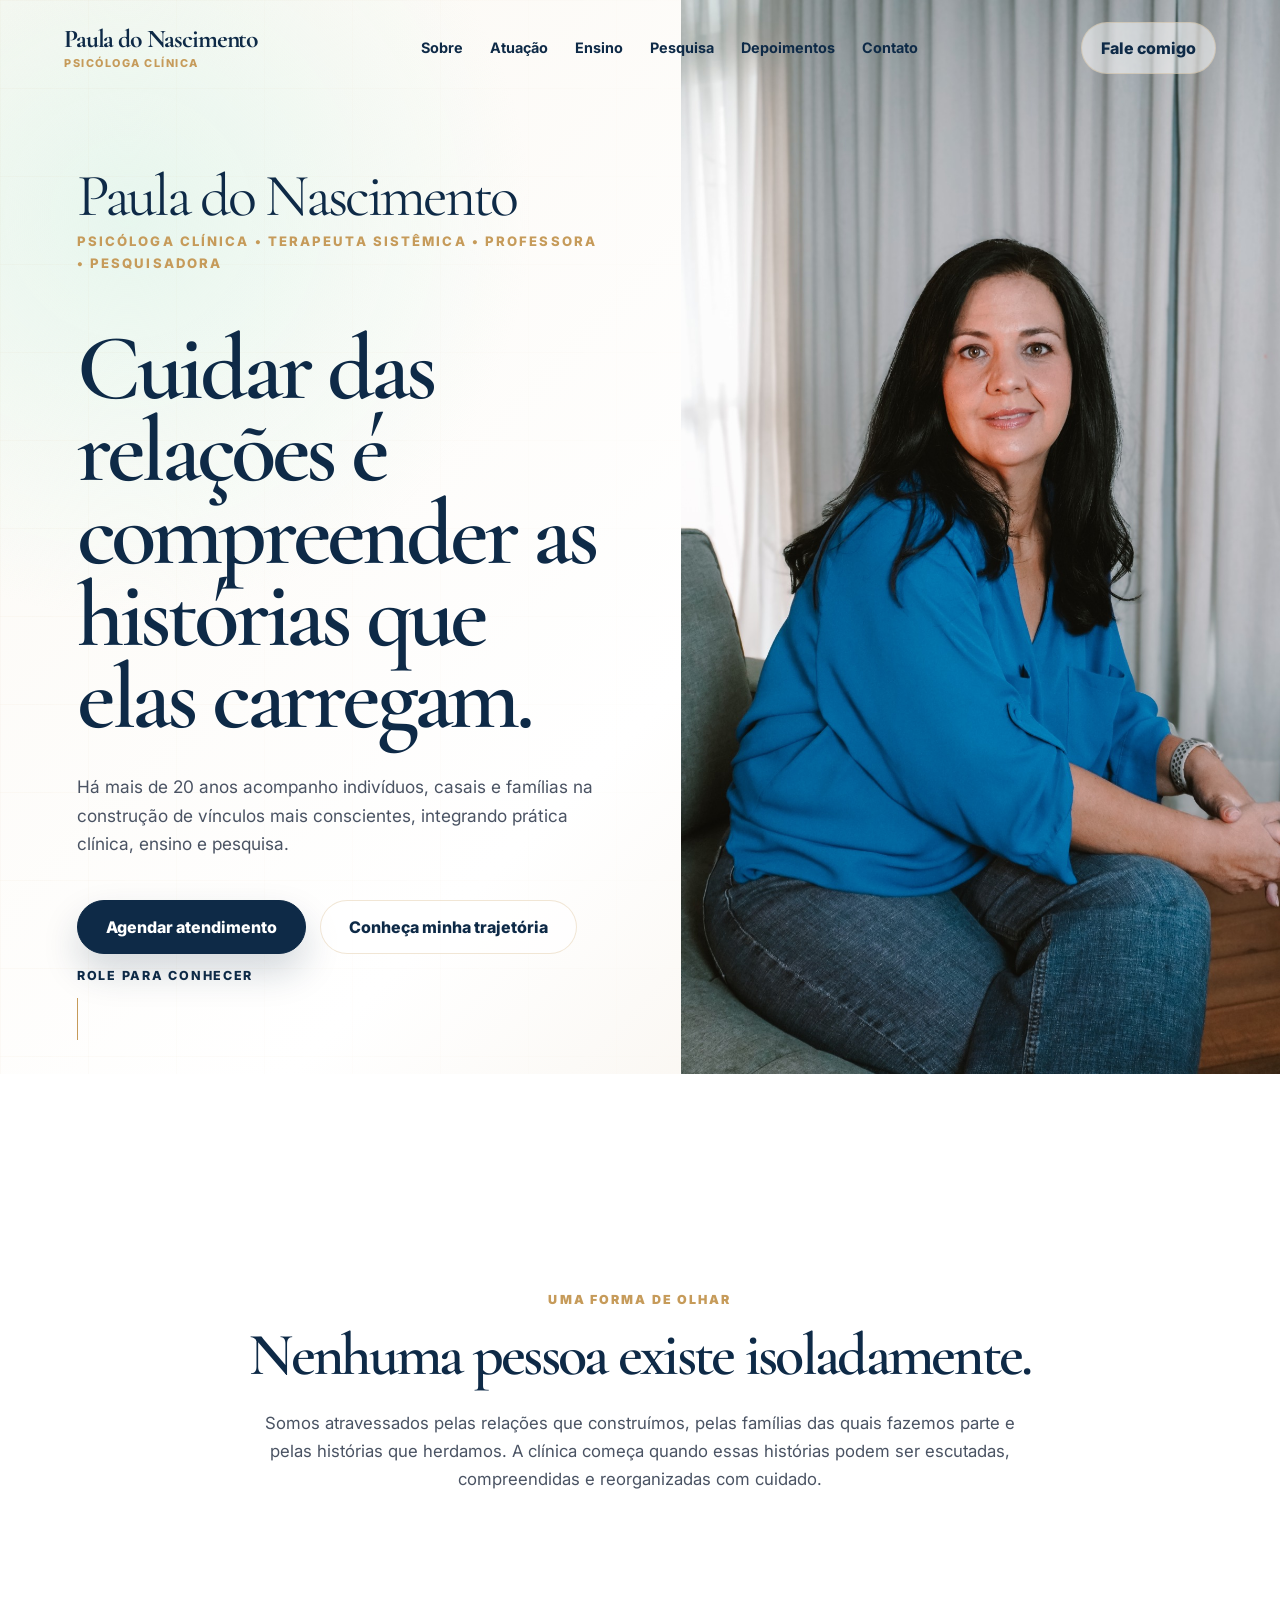
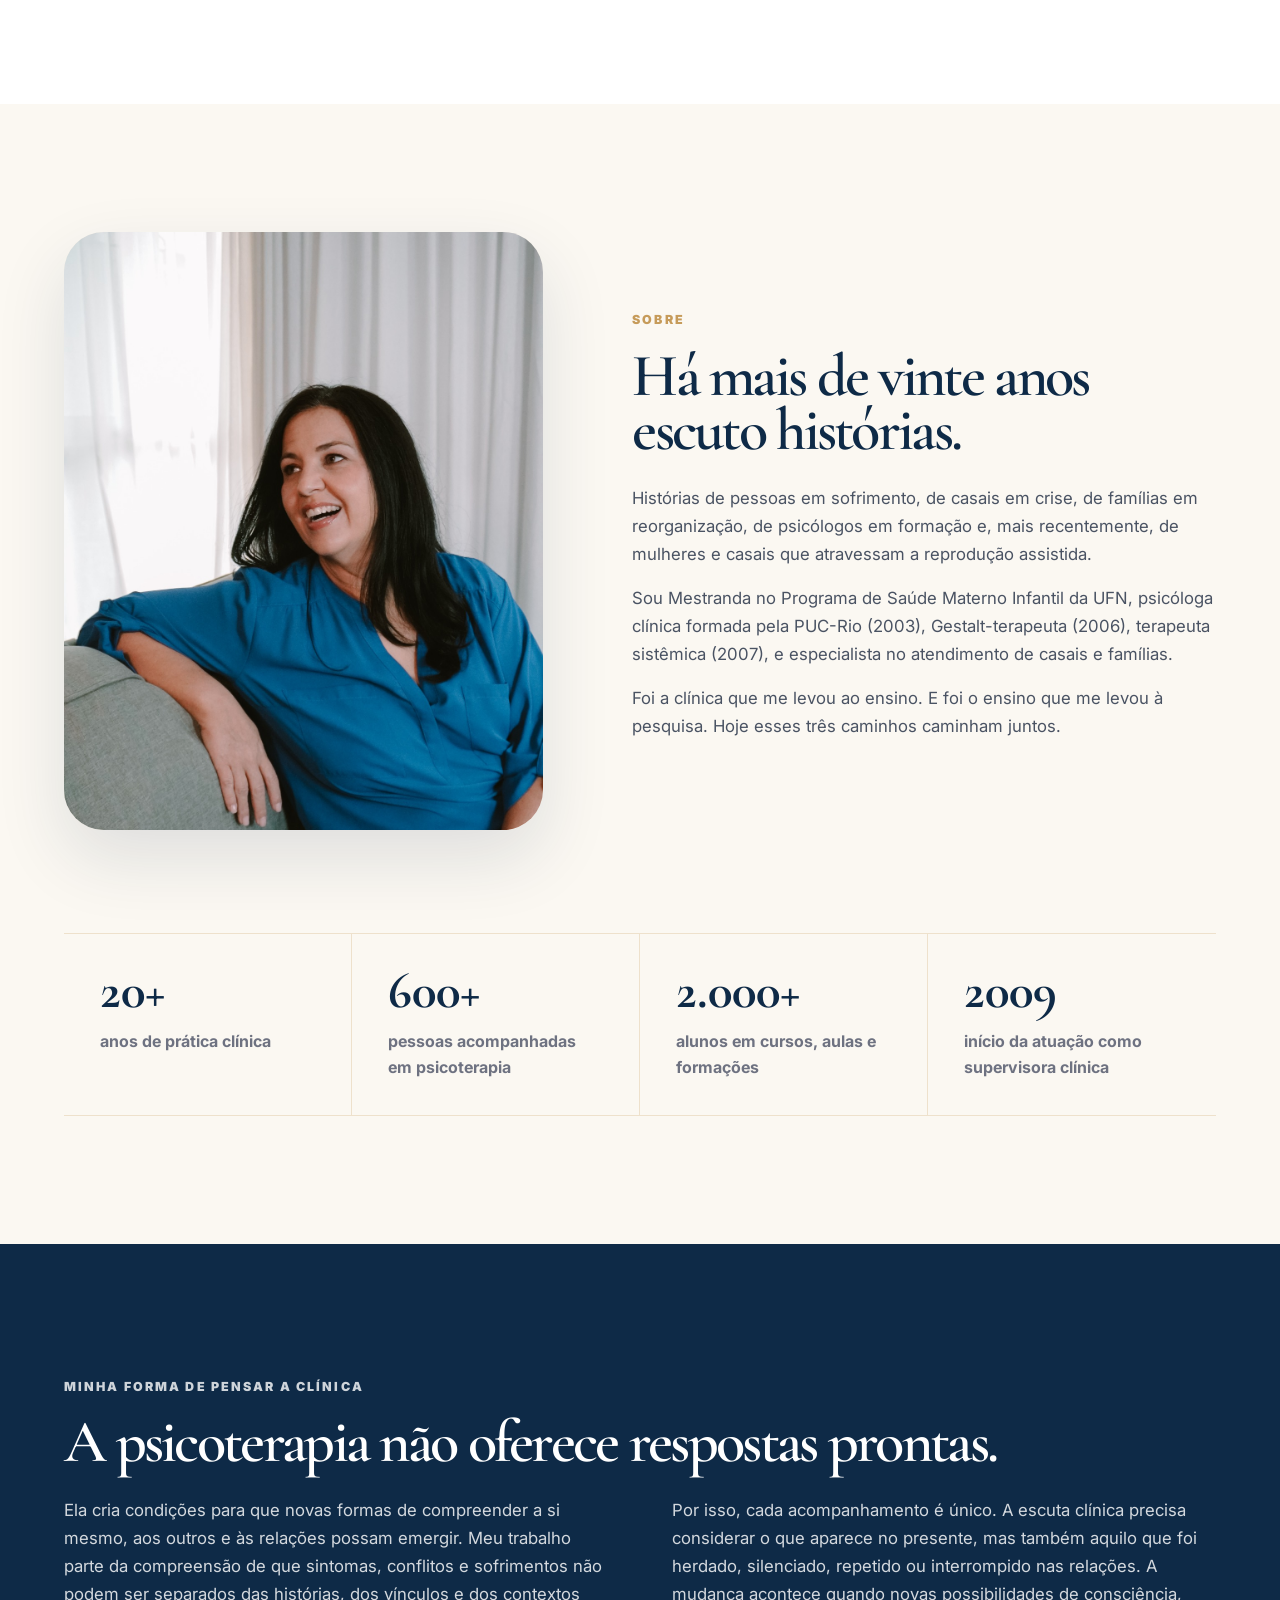
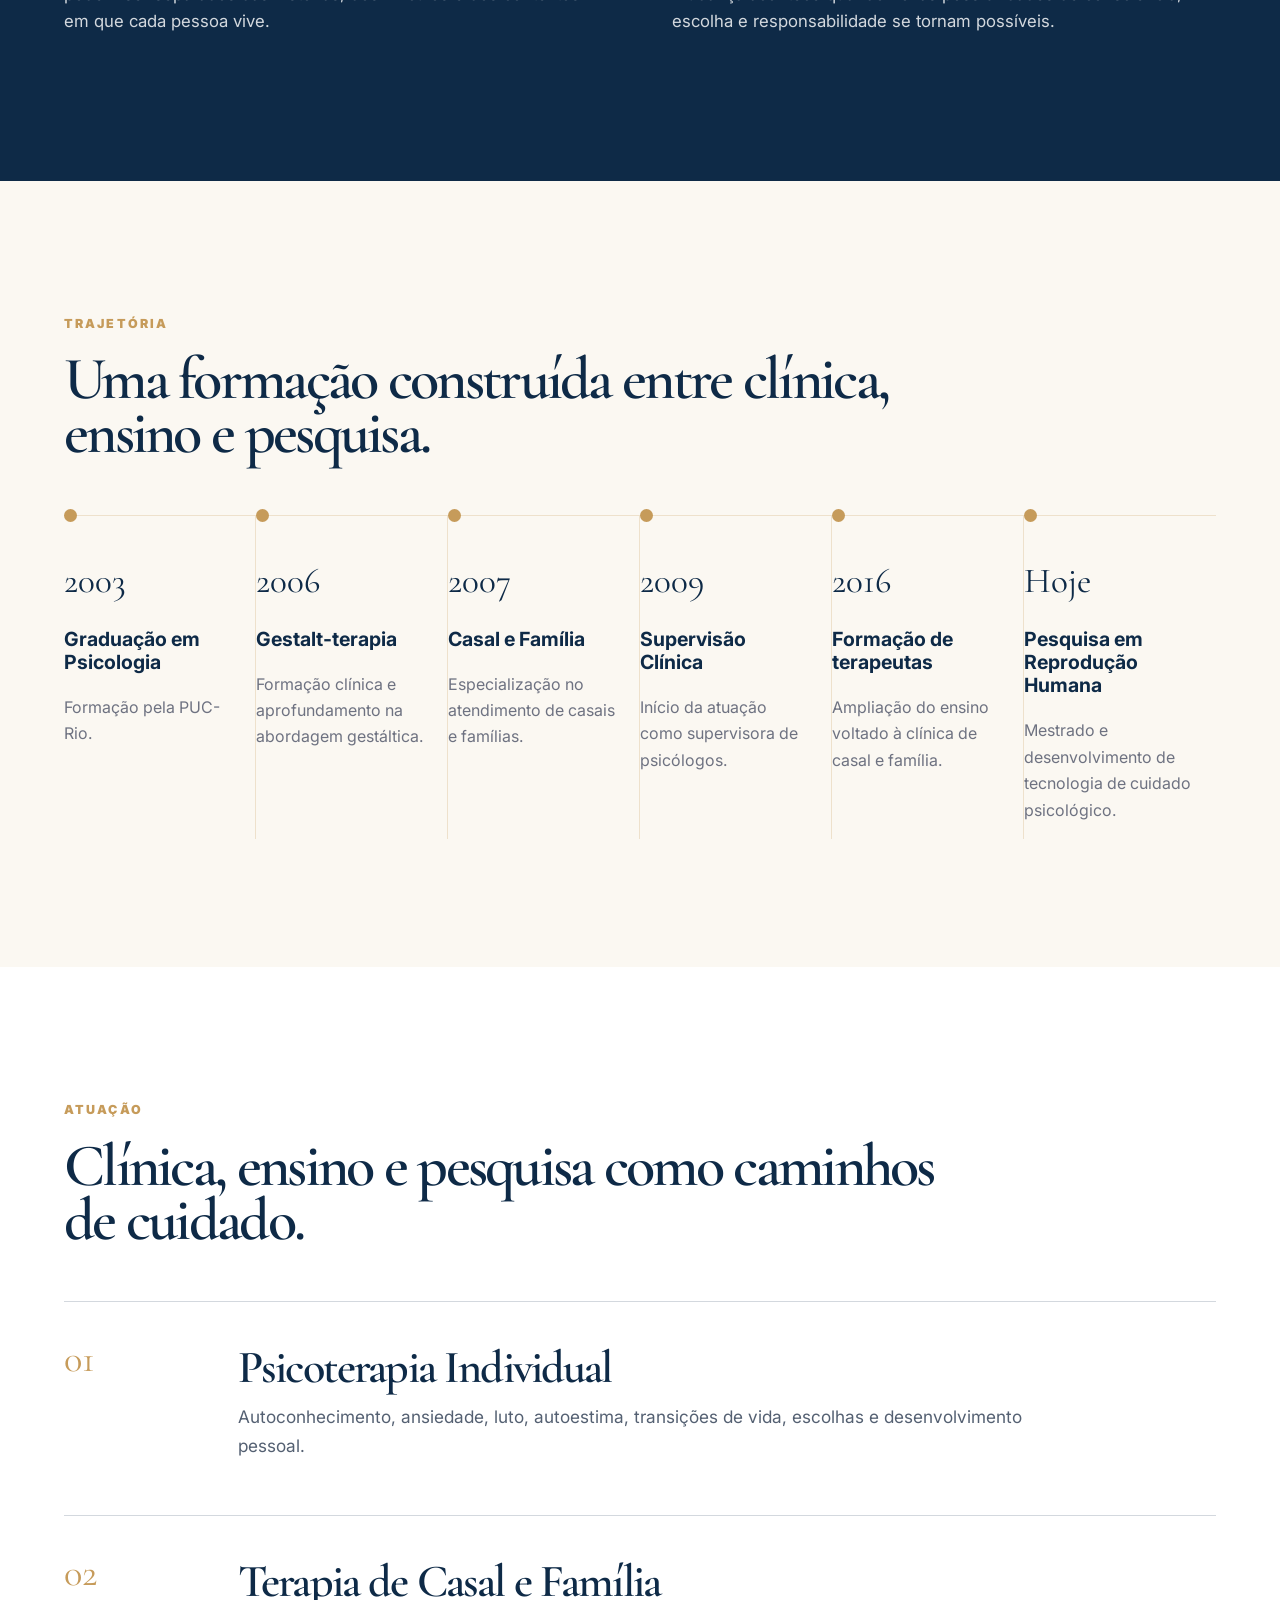
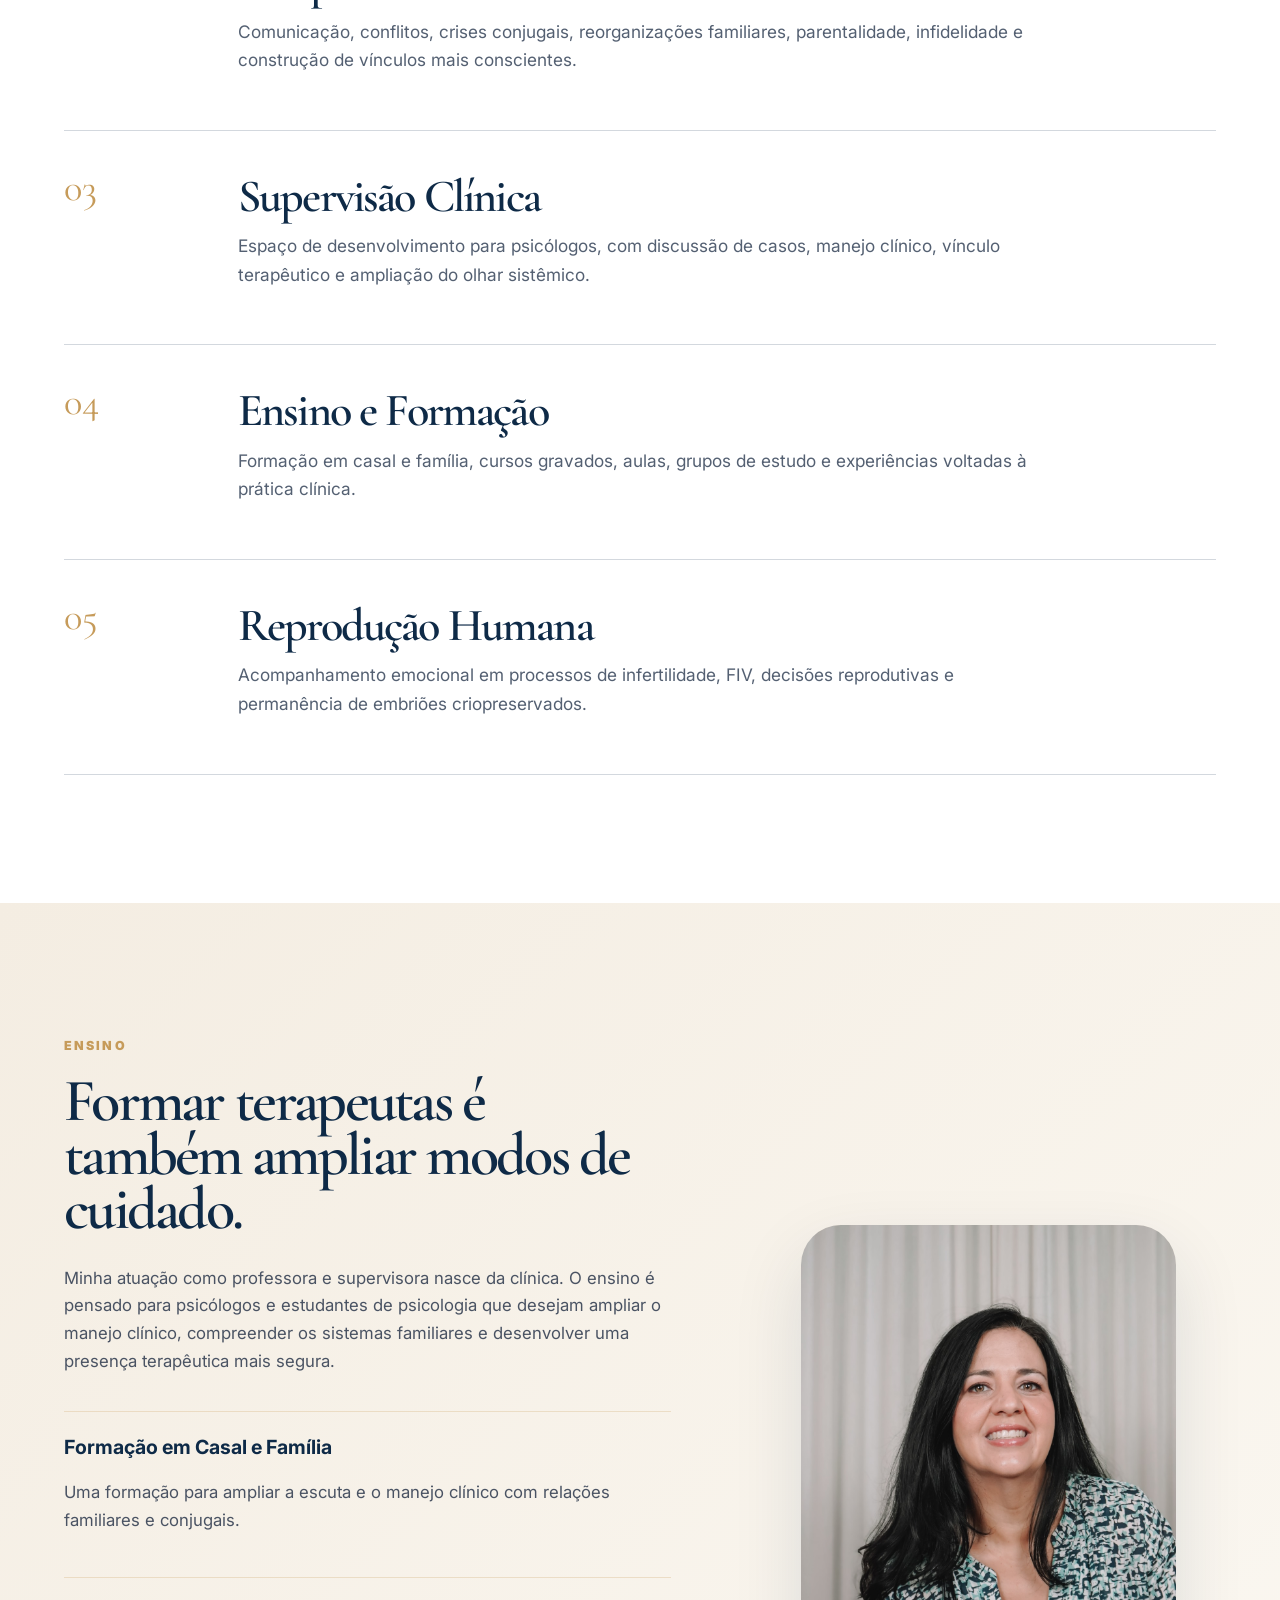
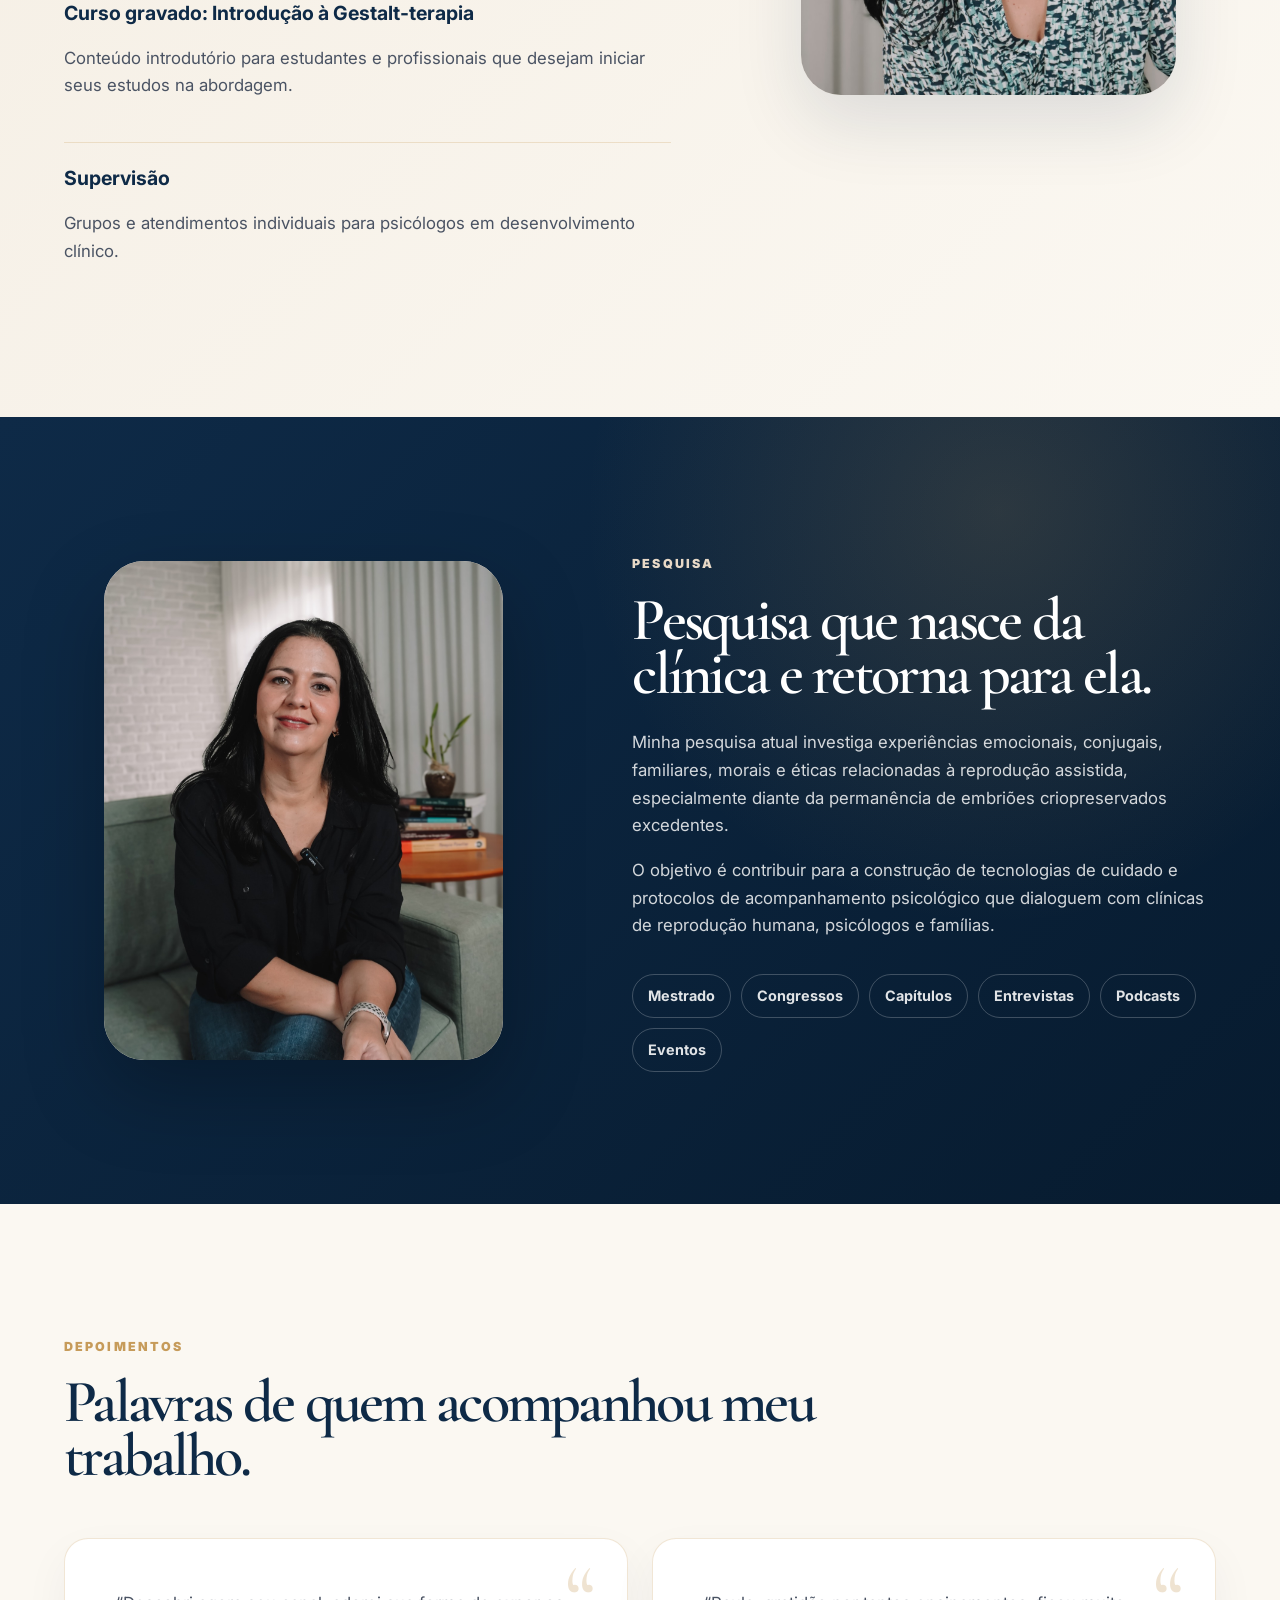
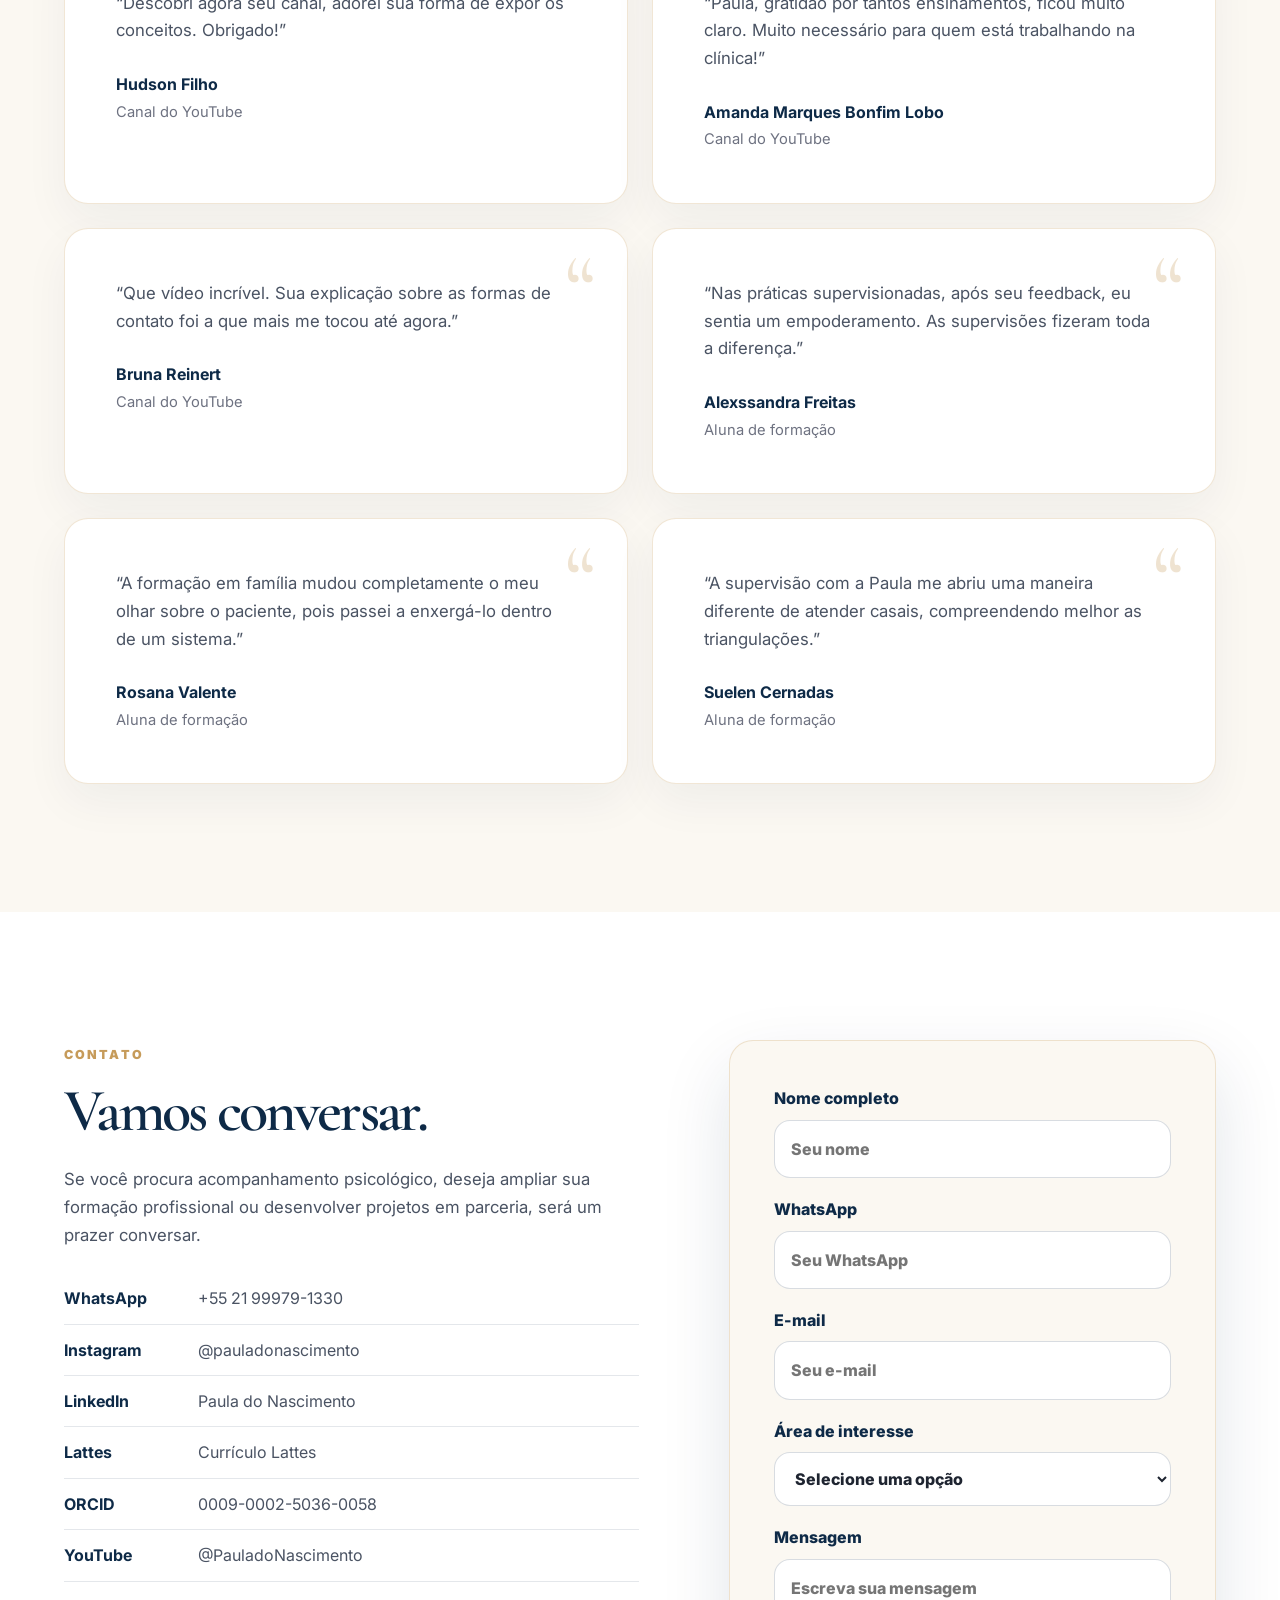
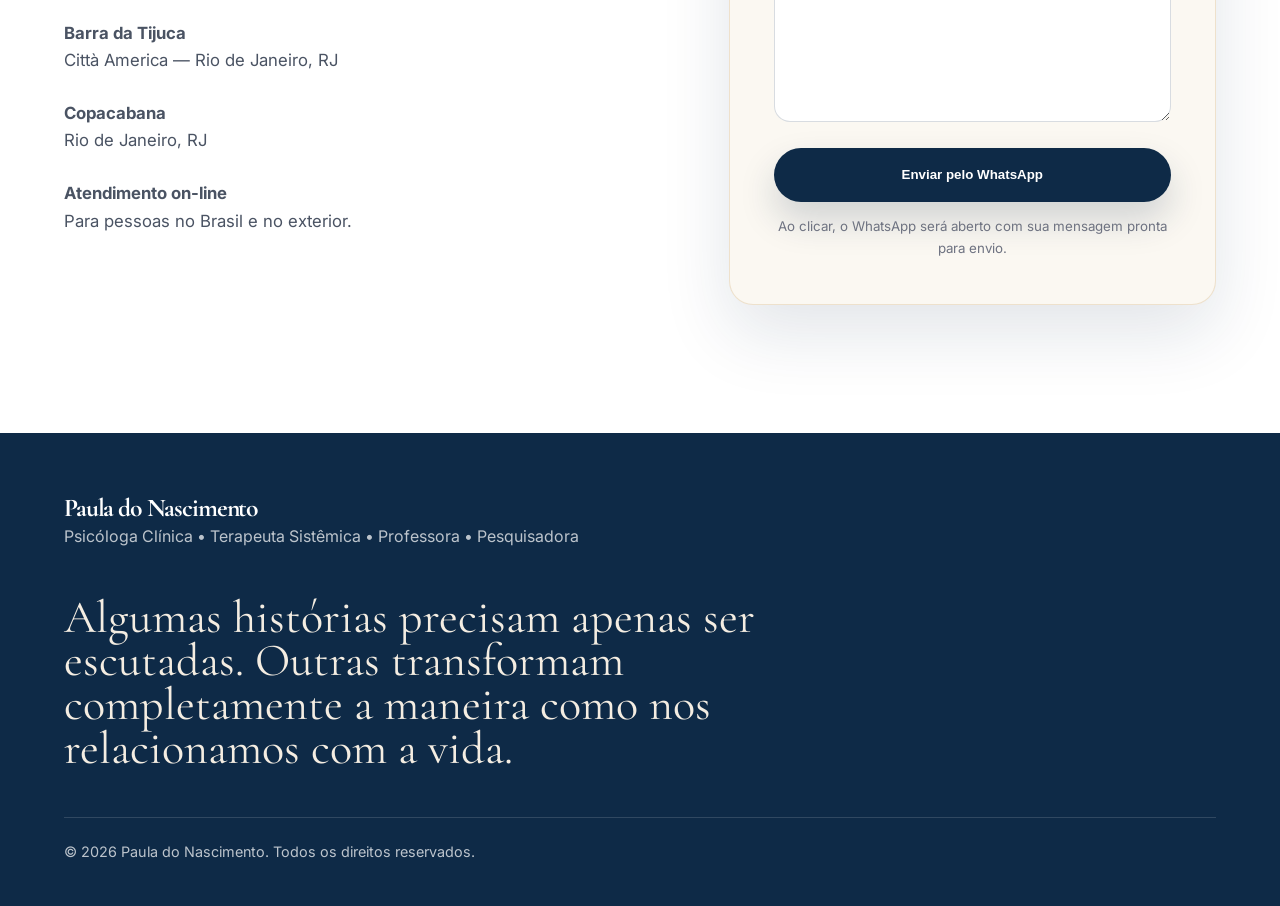
==== commit 53fa5c7b: "Add files via upload" ====
--- a/index.html
+++ b/index.html
@@ -3,334 +3,173 @@
 <head>
   <meta charset="UTF-8" />
   <meta name="viewport" content="width=device-width, initial-scale=1.0" />
-  <title>Paula do Nascimento | Psicóloga Clínica, Professora e Pesquisadora</title>
-  <meta name="description" content="Paula do Nascimento é psicóloga clínica, terapeuta sistêmica, professora, supervisora clínica e pesquisadora em saúde materno-infantil, casais, famílias e reprodução humana." />
+  <title>Paula do Nascimento | Psicóloga Clínica, Terapeuta Sistêmica, Professora e Pesquisadora</title>
+  <meta name="description" content="Psicóloga clínica, terapeuta sistêmica, professora e pesquisadora. Atendimento individual, terapia de casal e família, supervisão clínica, cursos e pesquisa em reprodução humana." />
   <meta name="author" content="Paula do Nascimento" />
   <meta property="og:title" content="Paula do Nascimento | Psicóloga Clínica" />
-  <meta property="og:description" content="Psicoterapia, supervisão clínica, cursos, pesquisa e palestras sobre relações, famílias e reprodução humana." />
+  <meta property="og:description" content="Cuidar das relações é compreender as histórias que elas carregam." />
   <meta property="og:type" content="website" />
-  <meta property="og:image" content="assets/paula-hero.jpg" />
+  <meta property="og:image" content="assets/paula-home.jpg" />
+  <link rel="icon" href="assets/favicon.svg" type="image/svg+xml" />
   <link rel="stylesheet" href="style.css" />
 </head>
 <body>
+  <header class="site-header" id="topo">
+    <a class="brand" href="#inicio" aria-label="Página inicial">
+      <span>Paula do Nascimento</span>
+      <small>Psicóloga Clínica</small>
+    </a>
+    <button class="menu-toggle" type="button" aria-label="Abrir menu" aria-expanded="false"><span></span><span></span></button>
+    <nav class="main-nav" aria-label="Menu principal">
+      <a href="#sobre">Sobre</a><a href="#atuacao">Atuação</a><a href="#ensino">Ensino</a><a href="#pesquisa">Pesquisa</a><a href="#depoimentos">Depoimentos</a><a href="#contato">Contato</a>
+    </nav>
+    <a class="header-button" href="#contato">Fale comigo</a>
+  </header>
 
-<header class="site-header">
-  <a href="#inicio" class="brand" aria-label="Página inicial">
-    Paula do<br>Nascimento
-  </a>
+  <main>
+    <section class="hero" id="inicio" aria-label="Apresentação">
+      <div class="hero-copy reveal">
+        <p class="signature">Paula do Nascimento</p>
+        <p class="role">Psicóloga Clínica • Terapeuta Sistêmica • Professora • Pesquisadora</p>
+        <h1>Cuidar das relações é compreender as histórias que elas carregam.</h1>
+        <p class="lead">Há mais de 20 anos acompanho indivíduos, casais e famílias na construção de vínculos mais conscientes, integrando prática clínica, ensino e pesquisa.</p>
+        <div class="hero-actions"><a class="button primary" href="#contato">Agendar atendimento</a><a class="button secondary" href="#sobre">Conheça minha trajetória</a></div>
+      </div>
+      <figure class="hero-photo reveal"><img src="assets/paula-home.jpg" alt="Paula do Nascimento em ambiente clínico" /></figure>
+      <a class="scroll-cue" href="#manifesto" aria-label="Rolar para continuar"><span>Role para conhecer</span></a>
+    </section>
 
-  <button class="menu-toggle" aria-label="Abrir menu" aria-expanded="false">
-    ☰
-  </button>
+    <section class="manifesto-section" id="manifesto">
+      <div class="manifesto reveal">
+        <span class="section-label">Uma forma de olhar</span>
+        <h2>Nenhuma pessoa existe isoladamente.</h2>
+        <p>Somos atravessados pelas relações que construímos, pelas famílias das quais fazemos parte e pelas histórias que herdamos. A clínica começa quando essas histórias podem ser escutadas, compreendidas e reorganizadas com cuidado.</p>
+      </div>
+    </section>
 
-  <nav class="main-nav" aria-label="Menu principal">
-    <a href="#inicio">Início</a>
-    <a href="#sobre">Sobre</a>
-    <a href="#psicoterapia">Psicoterapia</a>
-    <a href="#supervisao">Supervisão</a>
-    <a href="#cursos">Cursos</a>
-    <a href="#pesquisa">Pesquisa</a>
-    <a href="#palestras">Palestras</a>
-    <a href="#depoimentos">Depoimentos</a>
-    <a href="#contato">Contato</a>
-  </nav>
+    <section class="section about-section" id="sobre">
+      <div class="about-grid">
+        <div class="about-photo reveal"><img src="assets/paula-sobre.jpg" alt="Paula do Nascimento sorrindo em ambiente clínico" /></div>
+        <div class="about-copy reveal">
+          <span class="section-label">Sobre</span>
+          <h2>Há mais de vinte anos escuto histórias.</h2>
+          <p>Histórias de pessoas em sofrimento, de casais em crise, de famílias em reorganização, de psicólogos em formação e, mais recentemente, de mulheres e casais que atravessam a reprodução assistida.</p>
+          <p>Sou Mestranda no Programa de Saúde Materno Infantil da UFN, psicóloga clínica formada pela PUC-Rio (2003), Gestalt-terapeuta (2006), terapeuta sistêmica (2007), e especialista no atendimento de casais e famílias.</p>
+          <p>Foi a clínica que me levou ao ensino. E foi o ensino que me levou à pesquisa. Hoje esses três caminhos caminham juntos.</p>
+        </div>
+      </div>
+      <div class="numbers reveal" aria-label="Indicadores profissionais">
+        <article><strong>20+</strong><span>anos de prática clínica</span></article>
+        <article><strong>600+</strong><span>pessoas acompanhadas em psicoterapia</span></article>
+        <article><strong>2.000+</strong><span>alunos em cursos, aulas e formações</span></article>
+        <article><strong>2009</strong><span>início da atuação como supervisora clínica</span></article>
+      </div>
+    </section>
 
-  <a class="header-cta" href="#contato">Fale comigo</a>
-</header>
+    <section class="section clinical-thinking">
+      <div class="wide-copy reveal">
+        <span class="section-label">Minha forma de pensar a clínica</span>
+        <h2>A psicoterapia não oferece respostas prontas.</h2>
+        <div class="columns">
+          <p>Ela cria condições para que novas formas de compreender a si mesmo, aos outros e às relações possam emergir. Meu trabalho parte da compreensão de que sintomas, conflitos e sofrimentos não podem ser separados das histórias, dos vínculos e dos contextos em que cada pessoa vive.</p>
+          <p>Por isso, cada acompanhamento é único. A escuta clínica precisa considerar o que aparece no presente, mas também aquilo que foi herdado, silenciado, repetido ou interrompido nas relações. A mudança acontece quando novas possibilidades de consciência, escolha e responsabilidade se tornam possíveis.</p>
+        </div>
+      </div>
+    </section>
 
-<main>
-  <section class="hero" id="inicio">
-    <div class="hero-content">
-      <p class="eyebrow">Psicóloga clínica • Terapeuta sistêmica • Professora • Pesquisadora</p>
-      <h1>Cuidar das relações é cuidar das histórias que nos formam.</h1>
-      <p>
-        Psicoterapia, ensino e pesquisa para fortalecer vínculos, ampliar consciência
-        e construir caminhos mais inteiros.
-      </p>
-      <div class="hero-actions">
-        <a class="primary-button" href="#contato">Agendar atendimento</a>
-        <a class="secondary-button" href="#sobre">Conheça minha trajetória</a>
+    <section class="section timeline-section">
+      <div class="section-heading reveal"><span class="section-label">Trajetória</span><h2>Uma formação construída entre clínica, ensino e pesquisa.</h2></div>
+      <div class="timeline reveal">
+        <article><time>2003</time><h3>Graduação em Psicologia</h3><p>Formação pela PUC-Rio.</p></article>
+        <article><time>2006</time><h3>Gestalt-terapia</h3><p>Formação clínica e aprofundamento na abordagem gestáltica.</p></article>
+        <article><time>2007</time><h3>Casal e Família</h3><p>Especialização no atendimento de casais e famílias.</p></article>
+        <article><time>2009</time><h3>Supervisão Clínica</h3><p>Início da atuação como supervisora de psicólogos.</p></article>
+        <article><time>2016</time><h3>Formação de terapeutas</h3><p>Ampliação do ensino voltado à clínica de casal e família.</p></article>
+        <article><time>Hoje</time><h3>Pesquisa em Reprodução Humana</h3><p>Mestrado e desenvolvimento de tecnologia de cuidado psicológico.</p></article>
       </div>
-    </div>
+    </section>
 
-    <div class="hero-image" aria-label="Foto profissional de Paula do Nascimento">
-      <img src="assets/paula-hero.jpg" alt="Paula do Nascimento sentada em ambiente clínico" />
-    </div>
-  </section>
+    <section class="section practice-section" id="atuacao">
+      <div class="section-heading reveal"><span class="section-label">Atuação</span><h2>Clínica, ensino e pesquisa como caminhos de cuidado.</h2></div>
+      <div class="practice-list reveal">
+        <article><span>01</span><div><h3>Psicoterapia Individual</h3><p>Autoconhecimento, ansiedade, luto, autoestima, transições de vida, escolhas e desenvolvimento pessoal.</p></div></article>
+        <article><span>02</span><div><h3>Terapia de Casal e Família</h3><p>Comunicação, conflitos, crises conjugais, reorganizações familiares, parentalidade, infidelidade e construção de vínculos mais conscientes.</p></div></article>
+        <article><span>03</span><div><h3>Supervisão Clínica</h3><p>Espaço de desenvolvimento para psicólogos, com discussão de casos, manejo clínico, vínculo terapêutico e ampliação do olhar sistêmico.</p></div></article>
+        <article><span>04</span><div><h3>Ensino e Formação</h3><p>Formação em casal e família, cursos gravados, aulas, grupos de estudo e experiências voltadas à prática clínica.</p></div></article>
+        <article><span>05</span><div><h3>Reprodução Humana</h3><p>Acompanhamento emocional em processos de infertilidade, FIV, decisões reprodutivas e permanência de embriões criopreservados.</p></div></article>
+      </div>
+    </section>
 
-  <section class="section about" id="sobre">
-    <div class="section-text">
-      <span class="section-kicker">Sobre Paula</span>
-      <h2>Uma clínica orientada pelas relações, pelos vínculos e pelas histórias familiares.</h2>
-      <p>
-        Sou Mestranda no Programa de Saúde Materno Infantil da UFN, psicóloga clínica formada
-        pela PUC-Rio (2003), Gestalt-terapeuta (2006), terapeuta sistêmica (2007), e especialista
-        no atendimento de casais e famílias.
-      </p>
-      <p>
-        Ao longo de mais de 20 anos de prática clínica, venho acompanhando pessoas, casais e
-        famílias em processos de reorganização emocional, construção de vínculos mais conscientes
-        e elaboração de conflitos que atravessam a vida relacional.
-      </p>
-      <p>
-        Também atuo como professora e supervisora clínica, contribuindo para a formação de
-        psicólogos interessados em ampliar o olhar para os sistemas familiares, conjugais e
-        institucionais.
-      </p>
-    </div>
+    <section class="section education-section" id="ensino">
+      <div class="education-grid">
+        <div class="education-copy reveal">
+          <span class="section-label">Ensino</span><h2>Formar terapeutas é também ampliar modos de cuidado.</h2>
+          <p>Minha atuação como professora e supervisora nasce da clínica. O ensino é pensado para psicólogos e estudantes de psicologia que desejam ampliar o manejo clínico, compreender os sistemas familiares e desenvolver uma presença terapêutica mais segura.</p>
+          <div class="education-links">
+            <article><h3>Formação em Casal e Família</h3><p>Uma formação para ampliar a escuta e o manejo clínico com relações familiares e conjugais.</p></article>
+            <article><h3>Curso gravado: Introdução à Gestalt-terapia</h3><p>Conteúdo introdutório para estudantes e profissionais que desejam iniciar seus estudos na abordagem.</p></article>
+            <article><h3>Supervisão</h3><p>Grupos e atendimentos individuais para psicólogos em desenvolvimento clínico.</p></article>
+          </div>
+        </div>
+        <figure class="education-photo reveal"><img src="assets/paula-ensino.jpg" alt="Paula do Nascimento em retrato profissional" /></figure>
+      </div>
+    </section>
 
-    <div class="stats-grid" aria-label="Indicadores profissionais">
-      <article>
-        <strong>20+</strong>
-        <span>anos de prática clínica</span>
-      </article>
-      <article>
-        <strong>600+</strong>
-        <span>pessoas acompanhadas em psicoterapia</span>
-      </article>
-      <article>
-        <strong>2.000+</strong>
-        <span>alunos em cursos, aulas e formações</span>
-      </article>
-      <article>
-        <strong>2009</strong>
-        <span>início da atuação como supervisora clínica</span>
-      </article>
-    </div>
-  </section>
+    <section class="research-section" id="pesquisa">
+      <div class="research-inner">
+        <figure class="research-photo reveal"><img src="assets/paula-pesquisa.jpg" alt="Paula do Nascimento em foto profissional para área de pesquisa" /></figure>
+        <div class="research-copy reveal">
+          <span class="section-label light">Pesquisa</span><h2>Pesquisa que nasce da clínica e retorna para ela.</h2>
+          <p>Minha pesquisa atual investiga experiências emocionais, conjugais, familiares, morais e éticas relacionadas à reprodução assistida, especialmente diante da permanência de embriões criopreservados excedentes.</p>
+          <p>O objetivo é contribuir para a construção de tecnologias de cuidado e protocolos de acompanhamento psicológico que dialoguem com clínicas de reprodução humana, psicólogos e famílias.</p>
+          <ul class="research-tags"><li>Mestrado</li><li>Congressos</li><li>Capítulos</li><li>Entrevistas</li><li>Podcasts</li><li>Eventos</li></ul>
+        </div>
+      </div>
+    </section>
 
-  <section class="section services" id="psicoterapia">
-    <div class="centered">
-      <span class="section-kicker">Psicoterapia</span>
-      <h2>Áreas de atuação clínica</h2>
-      <p>
-        Atendimento a indivíduos, casais e famílias, presencialmente no Rio de Janeiro
-        ou on-line, com uma escuta clínica cuidadosa e contextual.
-      </p>
-    </div>
+    <section class="section testimonials-section" id="depoimentos">
+      <div class="section-heading reveal"><span class="section-label">Depoimentos</span><h2>Palavras de quem acompanhou meu trabalho.</h2></div>
+      <div class="testimonial-grid reveal">
+        <article><p>“Descobri agora seu canal, adorei sua forma de expor os conceitos. Obrigado!”</p><strong>Hudson Filho</strong><span>Canal do YouTube</span></article>
+        <article><p>“Paula, gratidão por tantos ensinamentos, ficou muito claro. Muito necessário para quem está trabalhando na clínica!”</p><strong>Amanda Marques Bonfim Lobo</strong><span>Canal do YouTube</span></article>
+        <article><p>“Que vídeo incrível. Sua explicação sobre as formas de contato foi a que mais me tocou até agora.”</p><strong>Bruna Reinert</strong><span>Canal do YouTube</span></article>
+        <article><p>“Nas práticas supervisionadas, após seu feedback, eu sentia um empoderamento. As supervisões fizeram toda a diferença.”</p><strong>Alexssandra Freitas</strong><span>Aluna de formação</span></article>
+        <article><p>“A formação em família mudou completamente o meu olhar sobre o paciente, pois passei a enxergá-lo dentro de um sistema.”</p><strong>Rosana Valente</strong><span>Aluna de formação</span></article>
+        <article><p>“A supervisão com a Paula me abriu uma maneira diferente de atender casais, compreendendo melhor as triangulações.”</p><strong>Suelen Cernadas</strong><span>Aluna de formação</span></article>
+      </div>
+    </section>
 
-    <div class="cards">
-      <article class="card">
-        <h3>Psicoterapia individual</h3>
-        <p>Autoconhecimento, ansiedade, luto, autoestima, escolhas, transições de vida e desenvolvimento pessoal.</p>
-      </article>
-      <article class="card">
-        <h3>Terapia de casal</h3>
-        <p>Comunicação, conflitos, crises conjugais, infidelidade, sexualidade, projeto de vida e reconstrução de vínculos.</p>
-      </article>
-      <article class="card">
-        <h3>Terapia de família</h3>
-        <p>Relações familiares, conflitos, ciclos de vida, parentalidade, reorganizações e lealdades familiares.</p>
-      </article>
-      <article class="card">
-        <h3>Infertilidade e reprodução humana</h3>
-        <p>Acompanhamento emocional de mulheres, casais e famílias em processos de FIV, decisões reprodutivas e embriões criopreservados.</p>
-      </article>
-      <article class="card">
-        <h3>Orientação parental</h3>
-        <p>Escuta e orientação para famílias diante dos desafios da parentalidade, educação, limites e vínculos.</p>
-      </article>
-      <article class="card">
-        <h3>Luto e processos de perda</h3>
-        <p>Elaboração de lutos, perdas simbólicas, transições importantes e mudanças no projeto de vida.</p>
-      </article>
-    </div>
-  </section>
+    <section class="contact-section" id="contato">
+      <div class="contact-copy reveal">
+        <span class="section-label">Contato</span><h2>Vamos conversar.</h2>
+        <p>Se você procura acompanhamento psicológico, deseja ampliar sua formação profissional ou desenvolver projetos em parceria, será um prazer conversar.</p>
+        <ul class="contact-items">
+          <li><strong>WhatsApp</strong><a href="https://wa.me/5521999791330" target="_blank" rel="noopener">+55 21 99979-1330</a></li>
+          <li><strong>Instagram</strong><a href="https://www.instagram.com/pauladonascimento" target="_blank" rel="noopener">@pauladonascimento</a></li>
+          <li><strong>LinkedIn</strong><a href="https://www.linkedin.com" target="_blank" rel="noopener">Paula do Nascimento</a></li>
+          <li><strong>Lattes</strong><a href="http://lattes.cnpq.br/0851956113819533" target="_blank" rel="noopener">Currículo Lattes</a></li>
+          <li><strong>ORCID</strong><a href="https://orcid.org/0009-0002-5036-0058" target="_blank" rel="noopener">0009-0002-5036-0058</a></li>
+          <li><strong>YouTube</strong><a href="https://www.youtube.com/@PauladoNascimento" target="_blank" rel="noopener">@PauladoNascimento</a></li>
+        </ul>
+        <div class="addresses"><p><strong>Barra da Tijuca</strong><br>Città America — Rio de Janeiro, RJ</p><p><strong>Copacabana</strong><br>Rio de Janeiro, RJ</p><p><strong>Atendimento on-line</strong><br>Para pessoas no Brasil e no exterior.</p></div>
+      </div>
+      <form class="contact-form reveal" id="whatsappForm">
+        <label>Nome completo<input type="text" id="nome" name="nome" placeholder="Seu nome" required /></label>
+        <label>WhatsApp<input type="tel" id="telefone" name="telefone" placeholder="Seu WhatsApp" required /></label>
+        <label>E-mail<input type="email" id="email" name="email" placeholder="Seu e-mail" /></label>
+        <label>Área de interesse<select id="interesse" name="interesse" required><option value="" selected disabled>Selecione uma opção</option><option>Psicoterapia individual</option><option>Terapia de casal</option><option>Terapia familiar</option><option>Supervisão clínica</option><option>Formação em Casal e Família</option><option>Curso gravado — Introdução à Gestalt-terapia</option><option>Pesquisa / Reprodução humana</option><option>Outro</option></select></label>
+        <label>Mensagem<textarea id="mensagem" name="mensagem" rows="5" placeholder="Escreva sua mensagem" required></textarea></label>
+        <button class="button primary full" type="submit">Enviar pelo WhatsApp</button>
+        <small>Ao clicar, o WhatsApp será aberto com sua mensagem pronta para envio.</small>
+      </form>
+    </section>
+  </main>
 
-  <section class="section split" id="supervisao">
-    <div>
-      <span class="section-kicker">Supervisão Clínica</span>
-      <h2>Um espaço de desenvolvimento para psicólogos.</h2>
-    </div>
-    <div>
-      <p>
-        A supervisão clínica é um espaço de ampliação do olhar, elaboração da prática
-        e construção de segurança profissional. O trabalho privilegia a escuta fenomenológica,
-        o pensamento sistêmico e o cuidado com o vínculo terapêutico.
-      </p>
-      <p>
-        Pode ocorrer em formato individual ou em grupo, de acordo com o momento profissional,
-        a necessidade clínica e os casos em acompanhamento.
-      </p>
-      <a class="text-link" href="#contato">Tenho interesse em supervisão →</a>
-    </div>
-  </section>
-
-  <section class="section muted" id="cursos">
-    <div class="centered">
-      <span class="section-kicker">Cursos e Formações</span>
-      <h2>Ensino para psicólogos que desejam ampliar a clínica.</h2>
-      <p>
-        Cursos, aulas, formações e workshops voltados para Gestalt-terapia, terapia de casal
-        e família, prática clínica, parentalidade e pensamento sistêmico.
-      </p>
-    </div>
-
-    <div class="feature-list">
-      <article>
-        <h3>Formação em Terapia de Casal e Família</h3>
-        <p>Uma formação para ampliar o manejo clínico com casais e famílias a partir de uma perspectiva gestáltica e sistêmica.</p>
-      </article>
-      <article>
-        <h3>Supervisão e prática clínica</h3>
-        <p>Espaços de discussão de caso, manejo clínico, presença do terapeuta e construção de intervenção.</p>
-      </article>
-      <article>
-        <h3>Workshops e aulas abertas</h3>
-        <p>Encontros temáticos para estudantes, psicólogos, instituições e grupos interessados na clínica das relações.</p>
-      </article>
-    </div>
-  </section>
-
-  <section class="section split" id="pesquisa">
-    <div>
-      <span class="section-kicker">Pesquisa e Reprodução Humana</span>
-      <h2>Um campo de estudo sobre infertilidade, FIV e embriões criopreservados.</h2>
-    </div>
-    <div>
-      <p>
-        Minha pesquisa atual investiga experiências emocionais, conjugais, familiares,
-        morais e éticas relacionadas à reprodução assistida, especialmente diante da
-        permanência de embriões criopreservados excedentes.
-      </p>
-      <p>
-        O objetivo é contribuir para a construção de tecnologias de cuidado e protocolos
-        de acompanhamento psicológico que dialoguem com clínicas de reprodução humana,
-        psicólogos e famílias.
-      </p>
-      <a class="text-link" href="#contato">Conversar sobre pesquisa ou projeto →</a>
-    </div>
-  </section>
-
-  <section class="section muted" id="palestras">
-    <div class="centered">
-      <span class="section-kicker">Palestras e Projetos</span>
-      <h2>Temas para instituições, clínicas, universidades e eventos.</h2>
-    </div>
-
-    <div class="cards compact">
-      <article class="card">
-        <h3>Relações familiares</h3>
-        <p>Conflitos, comunicação, pertencimento, ciclos de vida e reorganizações familiares.</p>
-      </article>
-      <article class="card">
-        <h3>Casal e parentalidade</h3>
-        <p>Vínculos conjugais, criação de filhos, corresponsabilidade e desafios contemporâneos.</p>
-      </article>
-      <article class="card">
-        <h3>Reprodução assistida</h3>
-        <p>Infertilidade, FIV, embriões excedentes e decisões emocionalmente complexas.</p>
-      </article>
-    </div>
-  </section>
-
-  <section class="section testimonials" id="depoimentos">
-    <div class="centered">
-      <span class="section-kicker">Depoimentos</span>
-      <h2>O que dizem sobre meu trabalho</h2>
-    </div>
-
-    <div class="testimonial-grid">
-      <article class="testimonial">
-        <p>“Descobri agora seu canal, adorei sua forma de expor os conceitos. Obrigado!”</p>
-        <strong>Hudson Filho</strong>
-        <span>Canal do YouTube</span>
-      </article>
-      <article class="testimonial">
-        <p>“Paula, gratidão por tantos ensinamentos, ficou muito claro. Muito necessário para quem está trabalhando na clínica!”</p>
-        <strong>Amanda Marques Bonfim Lobo</strong>
-        <span>Canal do YouTube</span>
-      </article>
-      <article class="testimonial">
-        <p>“Que vídeo incrível. Sua explicação sobre as formas de contato foi a que mais me tocou até agora.”</p>
-        <strong>Bruna Reinert</strong>
-        <span>Canal do YouTube</span>
-      </article>
-      <article class="testimonial">
-        <p>“Entrar em contato com o curso me trouxe um novo olhar para as minhas dores e para o trabalho clínico.”</p>
-        <strong>Fernanda Franco</strong>
-        <span>Aluna</span>
-      </article>
-      <article class="testimonial">
-        <p>“Nas práticas supervisionadas, após seu feedback, eu sentia um empoderamento. As supervisões fizeram toda a diferença.”</p>
-        <strong>Alexssandra Freitas</strong>
-        <span>Aluna de formação</span>
-      </article>
-      <article class="testimonial">
-        <p>“A formação em família mudou completamente o meu olhar sobre o paciente, pois passei a enxergá-lo dentro de um sistema.”</p>
-        <strong>Rosana Valente</strong>
-        <span>Aluna de formação</span>
-      </article>
-      <article class="testimonial">
-        <p>“A supervisão com a Paula me abriu uma maneira diferente de atender casais, compreendendo melhor as triangulações.”</p>
-        <strong>Suelen Cernadas</strong>
-        <span>Aluna de formação</span>
-      </article>
-    </div>
-  </section>
-
-  <section class="section contact" id="contato">
-    <div class="contact-info">
-      <span class="section-kicker">Contato</span>
-      <h2>Vamos conversar?</h2>
-      <p>
-        Preencha o formulário e envie sua mensagem diretamente pelo WhatsApp.
-        Será um prazer responder.
-      </p>
-
-      <ul class="contact-list">
-        <li><strong>WhatsApp:</strong> <a href="https://wa.me/5521999791330" target="_blank" rel="noopener">+55 21 99979-1330</a></li>
-        <li><strong>E-mail:</strong> <a href="mailto:pauladonascimento@live.com">pauladonascimento@live.com</a></li>
-        <li><strong>Instagram:</strong> <a href="https://www.instagram.com/pauladonascimento" target="_blank" rel="noopener">@pauladonascimento</a></li>
-      </ul>
-    </div>
-
-    <form class="contact-form" id="whatsappForm">
-      <label>
-        Nome completo
-        <input type="text" name="nome" id="nome" placeholder="Seu nome" required />
-      </label>
-
-      <label>
-        WhatsApp
-        <input type="tel" name="telefone" id="telefone" placeholder="Seu WhatsApp" required />
-      </label>
-
-      <label>
-        E-mail
-        <input type="email" name="email" id="email" placeholder="Seu e-mail" />
-      </label>
-
-      <label>
-        Área de interesse
-        <select name="interesse" id="interesse" required>
-          <option value="" selected disabled>Selecione uma opção</option>
-          <option>Psicoterapia individual</option>
-          <option>Terapia de casal</option>
-          <option>Terapia de família</option>
-          <option>Supervisão clínica</option>
-          <option>Cursos e formações</option>
-          <option>Palestras e projetos</option>
-          <option>Reprodução humana / FIV</option>
-          <option>Outro</option>
-        </select>
-      </label>
-
-      <label>
-        Mensagem
-        <textarea name="mensagem" id="mensagem" placeholder="Escreva sua mensagem" rows="5" required></textarea>
-      </label>
-
-      <button type="submit" class="primary-button full">Enviar pelo WhatsApp</button>
-      <small>Ao clicar, uma conversa será aberta no WhatsApp com sua mensagem pronta para envio.</small>
-    </form>
-  </section>
-</main>
-
-<footer class="site-footer">
-  <p>© 2026 Paula do Nascimento. Todos os direitos reservados.</p>
-</footer>
-
-<script src="script.js"></script>
+  <footer class="site-footer">
+    <div><a class="footer-brand" href="#topo">Paula do Nascimento</a><p>Psicóloga Clínica • Terapeuta Sistêmica • Professora • Pesquisadora</p></div>
+    <blockquote>Algumas histórias precisam apenas ser escutadas. Outras transformam completamente a maneira como nos relacionamos com a vida.</blockquote>
+    <p class="copyright">© 2026 Paula do Nascimento. Todos os direitos reservados.</p>
+  </footer>
+  <script src="script.js"></script>
 </body>
 </html>
--- a/style.css
+++ b/style.css
@@ -1,516 +1,7 @@
-@import url('https://fonts.googleapis.com/css2?family=Inter:wght@400;500;600;700&family=Playfair+Display:wght@600;700&display=swap');
-
-:root {
-  --navy: #06254a;
-  --navy-soft: #103b68;
-  --cream: #fbf7ef;
-  --sand: #efe2d1;
-  --gold: #c89542;
-  --text: #162033;
-  --muted: #607086;
-  --white: #ffffff;
-  --border: #e6d8c8;
-  --shadow: 0 20px 45px rgba(6, 37, 74, 0.10);
-}
-
-* {
-  box-sizing: border-box;
-}
-
-html {
-  scroll-behavior: smooth;
-}
-
-body {
-  margin: 0;
-  font-family: 'Inter', sans-serif;
-  color: var(--text);
-  background: var(--white);
-  line-height: 1.6;
-}
-
-img {
-  max-width: 100%;
-  display: block;
-}
-
-a {
-  color: inherit;
-  text-decoration: none;
-}
-
-.site-header {
-  position: sticky;
-  top: 0;
-  z-index: 20;
-  display: flex;
-  align-items: center;
-  justify-content: space-between;
-  gap: 24px;
-  padding: 18px 6vw;
-  background: rgba(255, 255, 255, 0.92);
-  backdrop-filter: blur(12px);
-  border-bottom: 1px solid rgba(230, 216, 200, 0.6);
-}
-
-.brand {
-  font-family: 'Playfair Display', serif;
-  color: var(--navy);
-  font-size: clamp(1.45rem, 2vw, 2rem);
-  font-weight: 700;
-  line-height: .9;
-  letter-spacing: -0.03em;
-}
-
-.main-nav {
-  display: flex;
-  align-items: center;
-  gap: 22px;
-  font-size: .92rem;
-  font-weight: 600;
-  color: var(--navy);
-}
-
-.main-nav a {
-  position: relative;
-}
-
-.main-nav a::after {
-  content: "";
-  position: absolute;
-  left: 0;
-  bottom: -6px;
-  width: 0;
-  height: 2px;
-  background: var(--gold);
-  transition: .25s ease;
-}
-
-.main-nav a:hover::after {
-  width: 100%;
-}
-
-.header-cta,
-.primary-button,
-.secondary-button {
-  display: inline-flex;
-  align-items: center;
-  justify-content: center;
-  min-height: 48px;
-  padding: 0 22px;
-  border-radius: 8px;
-  font-weight: 700;
-  transition: .25s ease;
-}
-
-.header-cta,
-.primary-button {
-  background: var(--navy);
-  color: var(--white);
-  box-shadow: var(--shadow);
-}
-
-.header-cta:hover,
-.primary-button:hover {
-  background: var(--navy-soft);
-  transform: translateY(-1px);
-}
-
-.secondary-button {
-  color: var(--navy);
-  border: 1px solid var(--border);
-  background: rgba(255, 255, 255, 0.75);
-}
-
-.secondary-button:hover {
-  border-color: var(--gold);
-}
-
-.menu-toggle {
-  display: none;
-  border: 0;
-  background: transparent;
-  color: var(--navy);
-  font-size: 1.9rem;
-}
-
-.hero {
-  min-height: calc(100vh - 82px);
-  display: grid;
-  grid-template-columns: 1fr 1fr;
-  align-items: stretch;
-  background:
-    linear-gradient(90deg, rgba(251,247,239,0.98) 0%, rgba(251,247,239,0.84) 44%, rgba(251,247,239,0.2) 100%);
-}
-
-.hero-content {
-  padding: 9vw 4vw 8vw 6vw;
-  display: flex;
-  flex-direction: column;
-  justify-content: center;
-  max-width: 720px;
-}
-
-.eyebrow,
-.section-kicker {
-  color: var(--gold);
-  text-transform: uppercase;
-  letter-spacing: .12em;
-  font-size: .76rem;
-  font-weight: 800;
-}
-
-h1,
-h2,
-h3 {
-  margin: 0;
-  color: var(--navy);
-}
-
-h1 {
-  font-family: 'Playfair Display', serif;
-  font-size: clamp(3rem, 5.5vw, 6.2rem);
-  line-height: .95;
-  letter-spacing: -0.05em;
-  margin: 18px 0 24px;
-}
-
-h2 {
-  font-family: 'Playfair Display', serif;
-  font-size: clamp(2rem, 3vw, 3.4rem);
-  line-height: 1.08;
-  letter-spacing: -0.035em;
-  margin: 10px 0 22px;
-}
-
-h3 {
-  font-size: 1.25rem;
-  line-height: 1.25;
-  margin-bottom: 12px;
-}
-
-.hero-content p {
-  max-width: 560px;
-  font-size: 1.18rem;
-  color: #24334a;
-}
-
-.hero-actions {
-  display: flex;
-  flex-wrap: wrap;
-  gap: 14px;
-  margin-top: 18px;
-}
-
-.hero-image {
-  min-height: 620px;
-  overflow: hidden;
-}
-
-.hero-image img {
-  width: 100%;
-  height: 100%;
-  object-fit: cover;
-  object-position: center 32%;
-}
-
-.section {
-  padding: 88px 6vw;
-}
-
-.about,
-.split,
-.contact {
-  display: grid;
-  grid-template-columns: 1.05fr .95fr;
-  gap: 70px;
-  align-items: start;
-}
-
-.section-text p,
-.split p,
-.centered p,
-.contact-info p {
-  color: #2e3c50;
-  font-size: 1.04rem;
-}
-
-.stats-grid {
-  display: grid;
-  grid-template-columns: repeat(2, minmax(150px, 1fr));
-  gap: 18px;
-}
-
-.stats-grid article {
-  background: var(--cream);
-  border: 1px solid var(--border);
-  border-radius: 18px;
-  padding: 28px;
-  min-height: 155px;
-}
-
-.stats-grid strong {
-  display: block;
-  color: var(--navy);
-  font-family: 'Playfair Display', serif;
-  font-size: 2.8rem;
-  line-height: 1;
-  margin-bottom: 12px;
-}
-
-.stats-grid span {
-  color: var(--muted);
-  font-weight: 600;
-}
-
-.centered {
-  max-width: 760px;
-  margin: 0 auto 44px;
-  text-align: center;
-}
-
-.cards,
-.feature-list,
-.testimonial-grid {
-  display: grid;
-  gap: 22px;
-}
-
-.cards {
-  grid-template-columns: repeat(3, 1fr);
-}
-
-.card,
-.feature-list article,
-.testimonial {
-  background: var(--white);
-  border: 1px solid var(--border);
-  border-radius: 18px;
-  padding: 28px;
-  box-shadow: 0 8px 24px rgba(6, 37, 74, 0.04);
-}
-
-.card p,
-.feature-list p,
-.testimonial p {
-  color: #3a485d;
-  margin-bottom: 0;
-}
-
-.muted {
-  background: linear-gradient(180deg, var(--cream), #fff);
-}
-
-.feature-list {
-  max-width: 980px;
-  margin: 0 auto;
-  grid-template-columns: repeat(3, 1fr);
-}
-
-.text-link {
-  color: var(--navy);
-  font-weight: 800;
-  border-bottom: 2px solid var(--gold);
-}
-
-.compact .card {
-  min-height: 170px;
-}
-
-.testimonials {
-  background: var(--cream);
-}
-
-.testimonial-grid {
-  grid-template-columns: repeat(3, 1fr);
-}
-
-.testimonial {
-  display: flex;
-  flex-direction: column;
-  gap: 12px;
-}
-
-.testimonial p {
-  position: relative;
-  font-size: 1rem;
-}
-
-.testimonial p::before {
-  content: "“";
-  color: var(--gold);
-  font-family: 'Playfair Display', serif;
-  font-size: 3rem;
-  line-height: 0;
-  vertical-align: -0.36em;
-  margin-right: 5px;
-}
-
-.testimonial strong {
-  color: var(--navy);
-  font-weight: 800;
-  margin-top: auto;
-}
-
-.testimonial span {
-  color: var(--muted);
-  font-size: .9rem;
-}
-
-.contact-list {
-  list-style: none;
-  padding: 0;
-  margin: 28px 0 0;
-}
-
-.contact-list li {
-  margin-bottom: 12px;
-}
-
-.contact-list a {
-  color: var(--navy);
-  font-weight: 700;
-}
-
-.contact-form {
-  background: var(--white);
-  border: 1px solid var(--border);
-  border-radius: 22px;
-  box-shadow: var(--shadow);
-  padding: 32px;
-}
-
-.contact-form label {
-  display: block;
-  color: var(--navy);
-  font-weight: 700;
-  margin-bottom: 16px;
-}
-
-input,
-select,
-textarea {
-  width: 100%;
-  margin-top: 7px;
-  border: 1px solid #d8dfe8;
-  border-radius: 10px;
-  padding: 14px 14px;
-  font: inherit;
-  color: var(--text);
-  background: var(--white);
-}
-
-input:focus,
-select:focus,
-textarea:focus {
-  outline: 3px solid rgba(200, 149, 66, 0.22);
-  border-color: var(--gold);
-}
-
-.full {
-  width: 100%;
-  border: 0;
-  cursor: pointer;
-}
-
-.contact-form small {
-  display: block;
-  text-align: center;
-  color: var(--muted);
-  margin-top: 12px;
-}
-
-.site-footer {
-  background: var(--navy);
-  color: var(--white);
-  text-align: center;
-  padding: 24px 6vw;
-  font-size: .9rem;
-}
-
-@media (max-width: 1020px) {
-  .site-header {
-    align-items: flex-start;
-  }
-
-  .menu-toggle {
-    display: block;
-  }
-
-  .main-nav,
-  .header-cta {
-    display: none;
-  }
-
-  .main-nav.open {
-    display: flex;
-    position: absolute;
-    left: 0;
-    right: 0;
-    top: 72px;
-    flex-direction: column;
-    align-items: flex-start;
-    padding: 24px 6vw;
-    background: var(--white);
-    border-bottom: 1px solid var(--border);
-  }
-
-  .hero,
-  .about,
-  .split,
-  .contact {
-    grid-template-columns: 1fr;
-  }
-
-  .hero {
-    min-height: auto;
-  }
-
-  .hero-content {
-    padding-top: 72px;
-  }
-
-  .hero-image {
-    min-height: 520px;
-  }
-
-  .cards,
-  .feature-list,
-  .testimonial-grid {
-    grid-template-columns: repeat(2, 1fr);
-  }
-}
-
-@media (max-width: 680px) {
-  .section {
-    padding: 64px 5vw;
-  }
-
-  .hero-content {
-    padding: 64px 5vw 38px;
-  }
-
-  .hero-image {
-    min-height: 430px;
-  }
-
-  .hero-actions {
-    flex-direction: column;
-  }
-
-  .primary-button,
-  .secondary-button {
-    width: 100%;
-  }
-
-  .cards,
-  .feature-list,
-  .testimonial-grid,
-  .stats-grid {
-    grid-template-columns: 1fr;
-  }
-
-  .contact-form {
-    padding: 24px;
-  }
-}
+@import url('https://fonts.googleapis.com/css2?family=Cormorant+Garamond:wght@500;600;700&family=Inter:wght@400;500;600;700;800&display=swap');
+:root{--blue-950:#0e2a47;--blue-800:#173e63;--blue-600:#355c7d;--sand-100:#fbf8f2;--sand-200:#f4ede2;--sand-300:#e8d9c7;--gold-500:#c69b5a;--gray-900:#1e2430;--gray-700:#4a5363;--gray-500:#6e7281;--white:#fff;--serif:'Cormorant Garamond',Georgia,serif;--sans:'Inter',Arial,sans-serif;--radius-md:24px;--radius-lg:40px;--shadow-soft:0 28px 70px rgba(14,42,71,.12);--border:1px solid rgba(198,155,90,.25)}
+*{box-sizing:border-box}html{scroll-behavior:smooth;font-size:16px}body{margin:0;font-family:var(--sans);color:var(--gray-900);background:var(--sand-100);line-height:1.65;-webkit-font-smoothing:antialiased}img{display:block;width:100%;height:auto}a{color:inherit;text-decoration:none}.site-header{position:fixed;top:0;left:0;width:100%;z-index:50;display:grid;grid-template-columns:auto 1fr auto;align-items:center;gap:32px;padding:22px clamp(22px,5vw,74px);transition:.28s ease}.site-header.is-scrolled{background:rgba(251,248,242,.94);backdrop-filter:blur(18px);box-shadow:0 10px 35px rgba(14,42,71,.08);padding-top:14px;padding-bottom:14px}.brand,.footer-brand{font-family:var(--serif);color:var(--blue-950);font-size:clamp(1.55rem,2vw,2.2rem);font-weight:700;line-height:.88;letter-spacing:-.045em}.brand small{display:block;margin-top:9px;font-family:var(--sans);font-size:.68rem;font-weight:800;letter-spacing:.14em;text-transform:uppercase;color:var(--gold-500)}.main-nav{justify-self:center;display:flex;align-items:center;gap:clamp(16px,2.1vw,30px);font-size:.9rem;font-weight:700;color:var(--blue-950)}.main-nav a{position:relative}.main-nav a::after{content:"";position:absolute;left:0;bottom:-8px;width:0;height:2px;background:var(--gold-500);transition:.25s ease}.main-nav a:hover::after{width:100%}.header-button{justify-self:end;border:var(--border);border-radius:999px;padding:12px 19px;color:var(--blue-950);font-weight:800;background:rgba(255,255,255,.52)}.header-button:hover{background:var(--blue-950);color:var(--white);border-color:var(--blue-950)}.menu-toggle{display:none;width:44px;height:44px;justify-self:end;border:0;background:transparent;cursor:pointer}.menu-toggle span{display:block;width:28px;height:2px;margin:7px auto;background:var(--blue-950);transition:.25s}.menu-toggle.is-open span:first-child{transform:translateY(4.5px) rotate(45deg)}.menu-toggle.is-open span:last-child{transform:translateY(-4.5px) rotate(-45deg)}
+.hero{min-height:100vh;display:grid;grid-template-columns:minmax(0,1fr) minmax(420px,.88fr);align-items:stretch;position:relative;overflow:hidden;background:radial-gradient(circle at 10% 20%,rgba(223,245,235,.72),transparent 28%),linear-gradient(135deg,var(--sand-100),var(--white) 58%,var(--sand-200))}.hero::before{content:"";position:absolute;inset:0;background-image:linear-gradient(rgba(198,155,90,.10) 1px,transparent 1px),linear-gradient(90deg,rgba(198,155,90,.08) 1px,transparent 1px);background-size:88px 88px;mask-image:linear-gradient(90deg,black,transparent 72%);opacity:.4}.hero-copy{position:relative;z-index:2;display:flex;flex-direction:column;justify-content:center;padding:170px clamp(24px,6vw,92px) 120px;max-width:880px}.signature{margin:0 0 8px;font-family:var(--serif);font-size:clamp(2.5rem,4.7vw,5.6rem);color:var(--blue-950);line-height:.88;letter-spacing:-.05em}.role{margin:0 0 54px;max-width:620px;color:var(--gold-500);font-size:.82rem;font-weight:800;letter-spacing:.16em;text-transform:uppercase}h1,h2,h3,p{margin-top:0}h1,h2{font-family:var(--serif);color:var(--blue-950);font-weight:600;letter-spacing:-.045em}h1{max-width:820px;font-size:clamp(3.6rem,7.3vw,8.7rem);line-height:.88;margin-bottom:34px}h2{font-size:clamp(2.65rem,4.7vw,6.4rem);line-height:.9;margin-bottom:28px}h3{color:var(--blue-950);font-size:clamp(1.22rem,1.4vw,1.55rem);line-height:1.2}.lead{max-width:620px;color:var(--gray-700);font-size:clamp(1.05rem,1.35vw,1.35rem)}.hero-actions{display:flex;align-items:center;gap:14px;flex-wrap:wrap;margin-top:24px}.button{display:inline-flex;align-items:center;justify-content:center;min-height:54px;padding:0 28px;border-radius:999px;font-weight:800;transition:.25s;cursor:pointer}.button:hover{transform:translateY(-2px)}.primary{border:1px solid var(--blue-950);background:var(--blue-950);color:var(--white);box-shadow:0 18px 36px rgba(14,42,71,.18)}.primary:hover{background:var(--blue-800)}.secondary{border:var(--border);color:var(--blue-950);background:rgba(255,255,255,.62)}.secondary:hover{border-color:var(--blue-950)}.hero-photo{position:relative;z-index:2;margin:0;height:100%;min-height:100vh;overflow:hidden}.hero-photo img{height:100%;object-fit:cover;object-position:center 35%;filter:saturate(.98)}.scroll-cue{position:absolute;left:clamp(24px,6vw,92px);bottom:34px;z-index:3;color:var(--blue-950);font-size:.78rem;font-weight:800;letter-spacing:.14em;text-transform:uppercase}.scroll-cue::after{content:"";display:block;width:1px;height:42px;margin-top:12px;background:var(--gold-500)}
+.section,.manifesto-section,.research-section,.contact-section{padding:clamp(86px,10vw,150px) clamp(22px,5vw,74px)}.manifesto-section{min-height:70vh;display:flex;align-items:center;justify-content:center;background:var(--white)}.manifesto{max-width:960px;text-align:center}.section-label{display:inline-block;margin-bottom:18px;color:var(--gold-500);font-size:.78rem;font-weight:900;letter-spacing:.17em;text-transform:uppercase}.section-label.light{color:var(--sand-300)}.manifesto p,.wide-copy p,.about-copy p,.education-copy p,.research-copy p,.contact-copy p{color:var(--gray-700);font-size:clamp(1.05rem,1.25vw,1.24rem)}.manifesto p{max-width:760px;margin:0 auto}.about-grid{display:grid;grid-template-columns:minmax(300px,.82fr) minmax(0,1fr);gap:clamp(42px,7vw,110px);align-items:center}.about-photo,.education-photo,.research-photo{overflow:hidden;border-radius:var(--radius-lg);box-shadow:var(--shadow-soft);background:var(--sand-200)}.about-photo img{aspect-ratio:4/5;object-fit:cover;object-position:center 32%}.about-copy{max-width:720px}.numbers{margin-top:clamp(64px,8vw,110px);display:grid;grid-template-columns:repeat(4,1fr);border-top:var(--border);border-bottom:var(--border)}.numbers article{padding:34px clamp(14px,2.8vw,44px);border-right:var(--border)}.numbers article:last-child{border-right:0}.numbers strong{display:block;font-family:var(--serif);color:var(--blue-950);font-size:clamp(2.3rem,4vw,4.4rem);line-height:.9;margin-bottom:14px}.numbers span{color:var(--gray-500);font-weight:700}.clinical-thinking{background:var(--blue-950);color:var(--white)}.clinical-thinking h2,.clinical-thinking .section-label{color:var(--white)}.clinical-thinking .section-label{opacity:.8}.wide-copy{max-width:1160px;margin:0 auto}.columns{display:grid;grid-template-columns:1fr 1fr;gap:clamp(28px,5vw,80px)}.clinical-thinking p{color:rgba(255,255,255,.82)}.section-heading{max-width:900px;margin-bottom:54px}.timeline{display:grid;grid-template-columns:repeat(6,1fr);gap:0;border-top:var(--border)}.timeline article{position:relative;padding:36px 22px 0 0;border-right:var(--border)}.timeline article:last-child{border-right:0}.timeline article::before{content:"";position:absolute;top:-7px;left:0;width:13px;height:13px;border-radius:999px;background:var(--gold-500)}.timeline time{display:block;font-family:var(--serif);font-size:2.2rem;color:var(--blue-950);margin-bottom:18px}.timeline p{color:var(--gray-500)}.practice-section{background:var(--white)}.practice-list{border-top:1px solid rgba(14,42,71,.18)}.practice-list article{display:grid;grid-template-columns:110px minmax(0,1fr);gap:clamp(22px,5vw,78px);padding:38px 0;border-bottom:1px solid rgba(14,42,71,.18)}.practice-list span{color:var(--gold-500);font-family:var(--serif);font-size:2.4rem;line-height:1}.practice-list h3{font-family:var(--serif);font-size:clamp(2rem,3.6vw,4.6rem);font-weight:600;letter-spacing:-.04em;margin-bottom:8px}.practice-list p{max-width:820px;color:#546072;font-size:1.08rem}.education-section{background:linear-gradient(135deg,var(--sand-200),var(--sand-100))}.education-grid{display:grid;grid-template-columns:minmax(0,1fr) minmax(310px,.75fr);gap:clamp(44px,7vw,110px);align-items:center}.education-links{display:grid;gap:18px;margin-top:36px}.education-links article{padding:24px 0;border-top:var(--border)}.education-links p{margin-bottom:0}.education-photo img{aspect-ratio:4/5;object-fit:cover;object-position:center 32%}.research-section{background:radial-gradient(circle at 78% 12%,rgba(198,155,90,.18),transparent 34%),linear-gradient(135deg,var(--blue-950),#071b2f);color:var(--white)}.research-inner{display:grid;grid-template-columns:minmax(300px,.82fr) minmax(0,1fr);gap:clamp(44px,7vw,110px);align-items:center}.research-photo{box-shadow:0 32px 80px rgba(0,0,0,.26)}.research-photo img{aspect-ratio:4/5;object-fit:cover;object-position:center 28%}.research-copy h2{color:var(--white)}.research-copy p{color:rgba(255,255,255,.82)}.research-tags{list-style:none;display:flex;flex-wrap:wrap;gap:10px;padding:0;margin:34px 0 0}.research-tags li{border:1px solid rgba(255,255,255,.22);border-radius:999px;padding:9px 15px;color:rgba(255,255,255,.88);font-weight:700;font-size:.9rem}.testimonial-grid{display:grid;grid-template-columns:repeat(2,1fr);gap:24px}.testimonial-grid article{position:relative;padding:clamp(28px,4vw,54px);background:var(--white);border:var(--border);border-radius:var(--radius-md);box-shadow:0 18px 45px rgba(14,42,71,.05)}.testimonial-grid article::before{content:"“";position:absolute;top:12px;right:30px;font-family:var(--serif);font-size:6rem;line-height:1;color:rgba(198,155,90,.28)}.testimonial-grid p{color:var(--gray-700);font-size:1.05rem;position:relative}.testimonial-grid strong{display:block;color:var(--blue-950);margin-top:26px}.testimonial-grid span{color:var(--gray-500);font-size:.92rem}.contact-section{display:grid;grid-template-columns:minmax(0,.92fr) minmax(360px,.78fr);gap:clamp(44px,7vw,110px);align-items:start;background:var(--white)}.contact-items{list-style:none;margin:36px 0 0;padding:0;display:grid;gap:12px}.contact-items li{display:grid;grid-template-columns:120px 1fr;gap:14px;padding-bottom:12px;border-bottom:1px solid rgba(14,42,71,.11)}.contact-items strong{color:var(--blue-950)}.contact-items a{color:var(--gray-700)}.contact-items a:hover{color:var(--gold-500)}.addresses{margin-top:38px;display:grid;gap:8px;color:var(--gray-700)}.contact-form{padding:clamp(26px,4vw,44px);border-radius:var(--radius-md);background:var(--sand-100);border:var(--border);box-shadow:var(--shadow-soft)}.contact-form label{display:block;color:var(--blue-950);font-weight:800;margin-bottom:18px}input,select,textarea{width:100%;margin-top:8px;border:1px solid rgba(14,42,71,.16);border-radius:16px;background:var(--white);color:var(--gray-900);font:inherit;padding:15px 16px}textarea{resize:vertical}input:focus,select:focus,textarea:focus{outline:4px solid rgba(198,155,90,.20);border-color:var(--gold-500)}.full{width:100%;border:0}.contact-form small{display:block;margin-top:14px;color:var(--gray-500);text-align:center}.site-footer{padding:64px clamp(22px,5vw,74px) 28px;background:var(--blue-950);color:var(--white)}.footer-brand{color:var(--white)}.site-footer p{color:rgba(255,255,255,.72)}.site-footer blockquote{max-width:840px;margin:46px 0;font-family:var(--serif);font-size:clamp(2rem,3.6vw,4.5rem);line-height:.95;color:var(--sand-200)}.copyright{border-top:1px solid rgba(255,255,255,.14);padding-top:22px;font-size:.9rem}.reveal{opacity:0;transform:translateY(26px);transition:opacity .75s ease,transform .75s ease}.reveal.is-visible{opacity:1;transform:translateY(0)}
+@media(max-width:1120px){.site-header{grid-template-columns:auto auto}.main-nav,.header-button{display:none}.menu-toggle{display:block}.main-nav.is-open{position:absolute;top:78px;left:18px;right:18px;display:grid;gap:18px;padding:26px;background:rgba(251,248,242,.98);border:var(--border);border-radius:var(--radius-md);box-shadow:var(--shadow-soft)}.hero{grid-template-columns:1fr}.hero-copy{min-height:74vh;padding-bottom:80px}.hero-photo{min-height:70vh}.numbers,.timeline{grid-template-columns:repeat(2,1fr)}.timeline article{border-bottom:var(--border);padding-bottom:28px}.about-grid,.education-grid,.research-inner,.contact-section{grid-template-columns:1fr}}
+@media(max-width:760px){html{font-size:15px}.site-header{padding:14px 18px}.brand{font-size:1.55rem}.hero-copy{padding:130px 22px 62px;min-height:auto}.role{margin-bottom:34px}h1{font-size:clamp(3.15rem,16vw,5.2rem)}.hero-actions{align-items:stretch;flex-direction:column}.button{width:100%}.scroll-cue{display:none}.section,.manifesto-section,.research-section,.contact-section{padding:74px 20px}.columns,.numbers,.timeline,.testimonial-grid{grid-template-columns:1fr}.numbers article{border-right:0;border-bottom:var(--border)}.numbers article:last-child{border-bottom:0}.practice-list article{grid-template-columns:1fr;gap:10px}.contact-items li{grid-template-columns:1fr;gap:3px}.site-footer blockquote{font-size:2.35rem}}
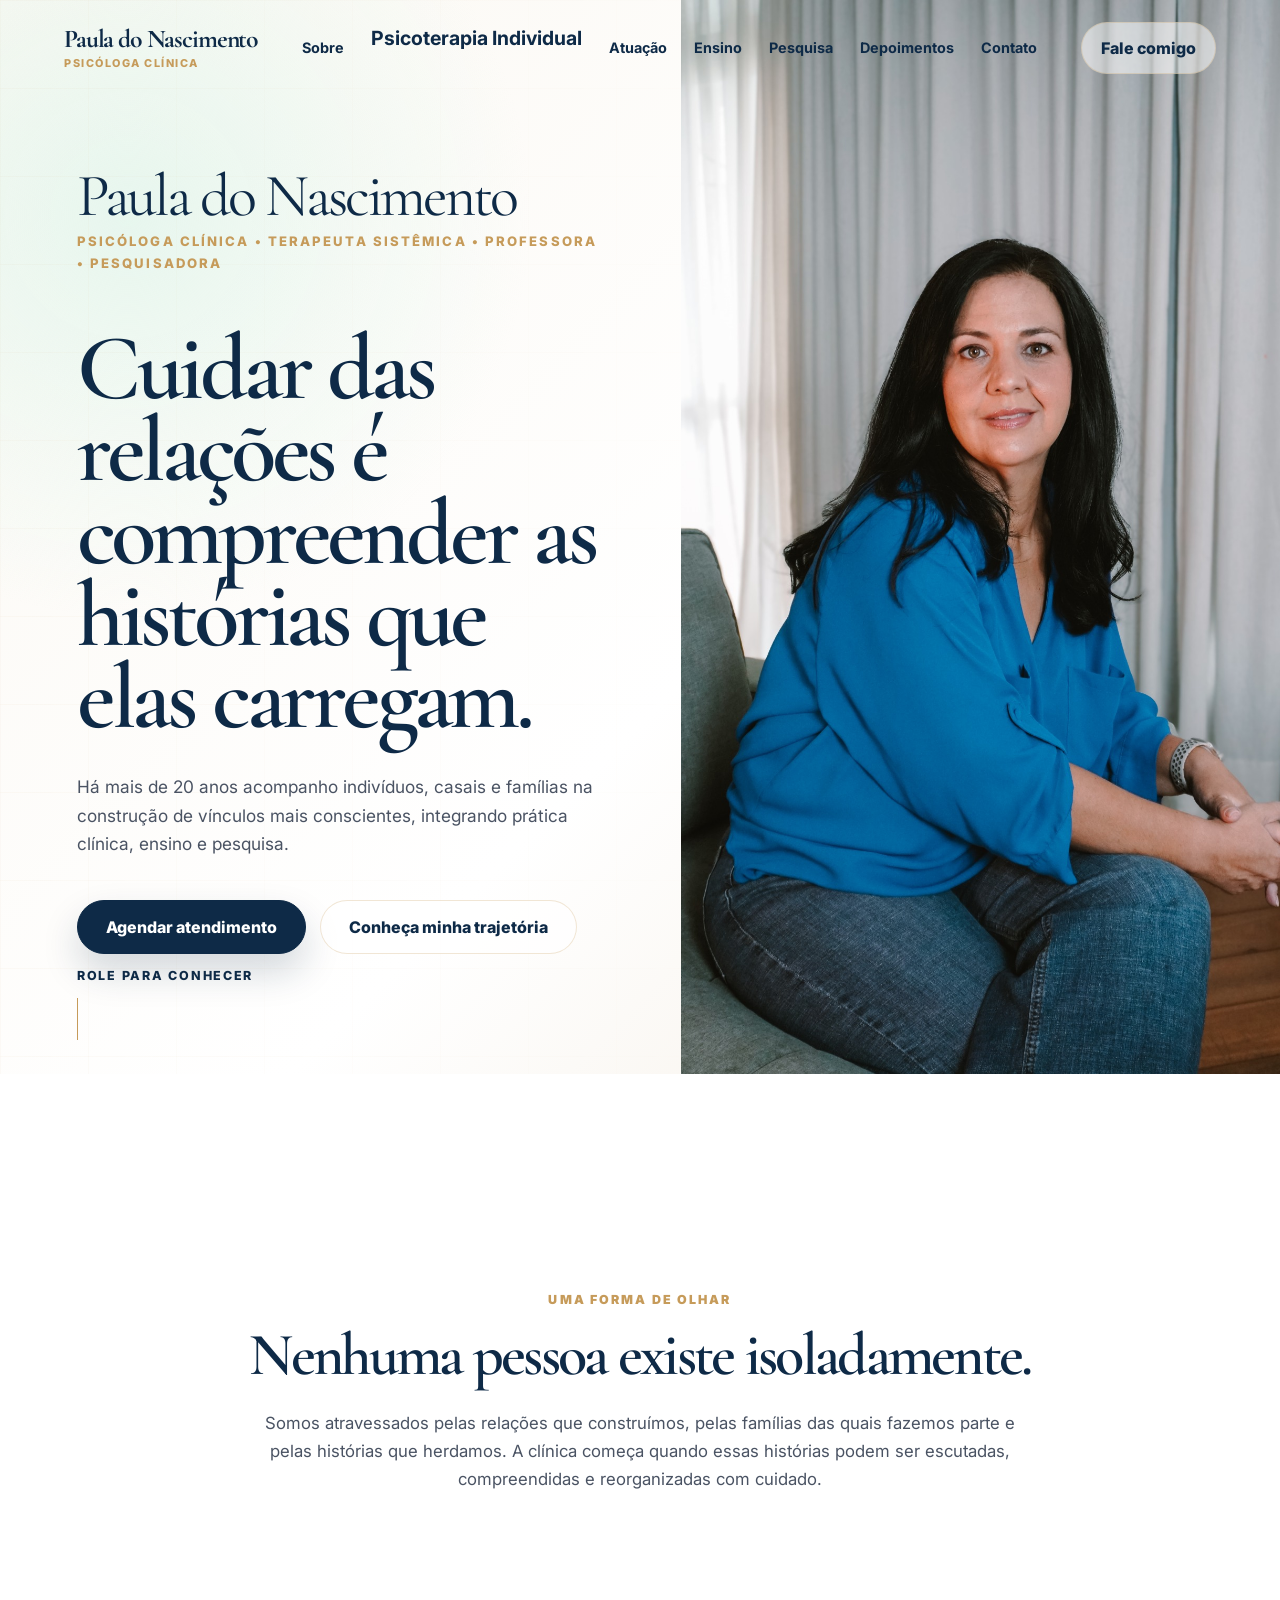
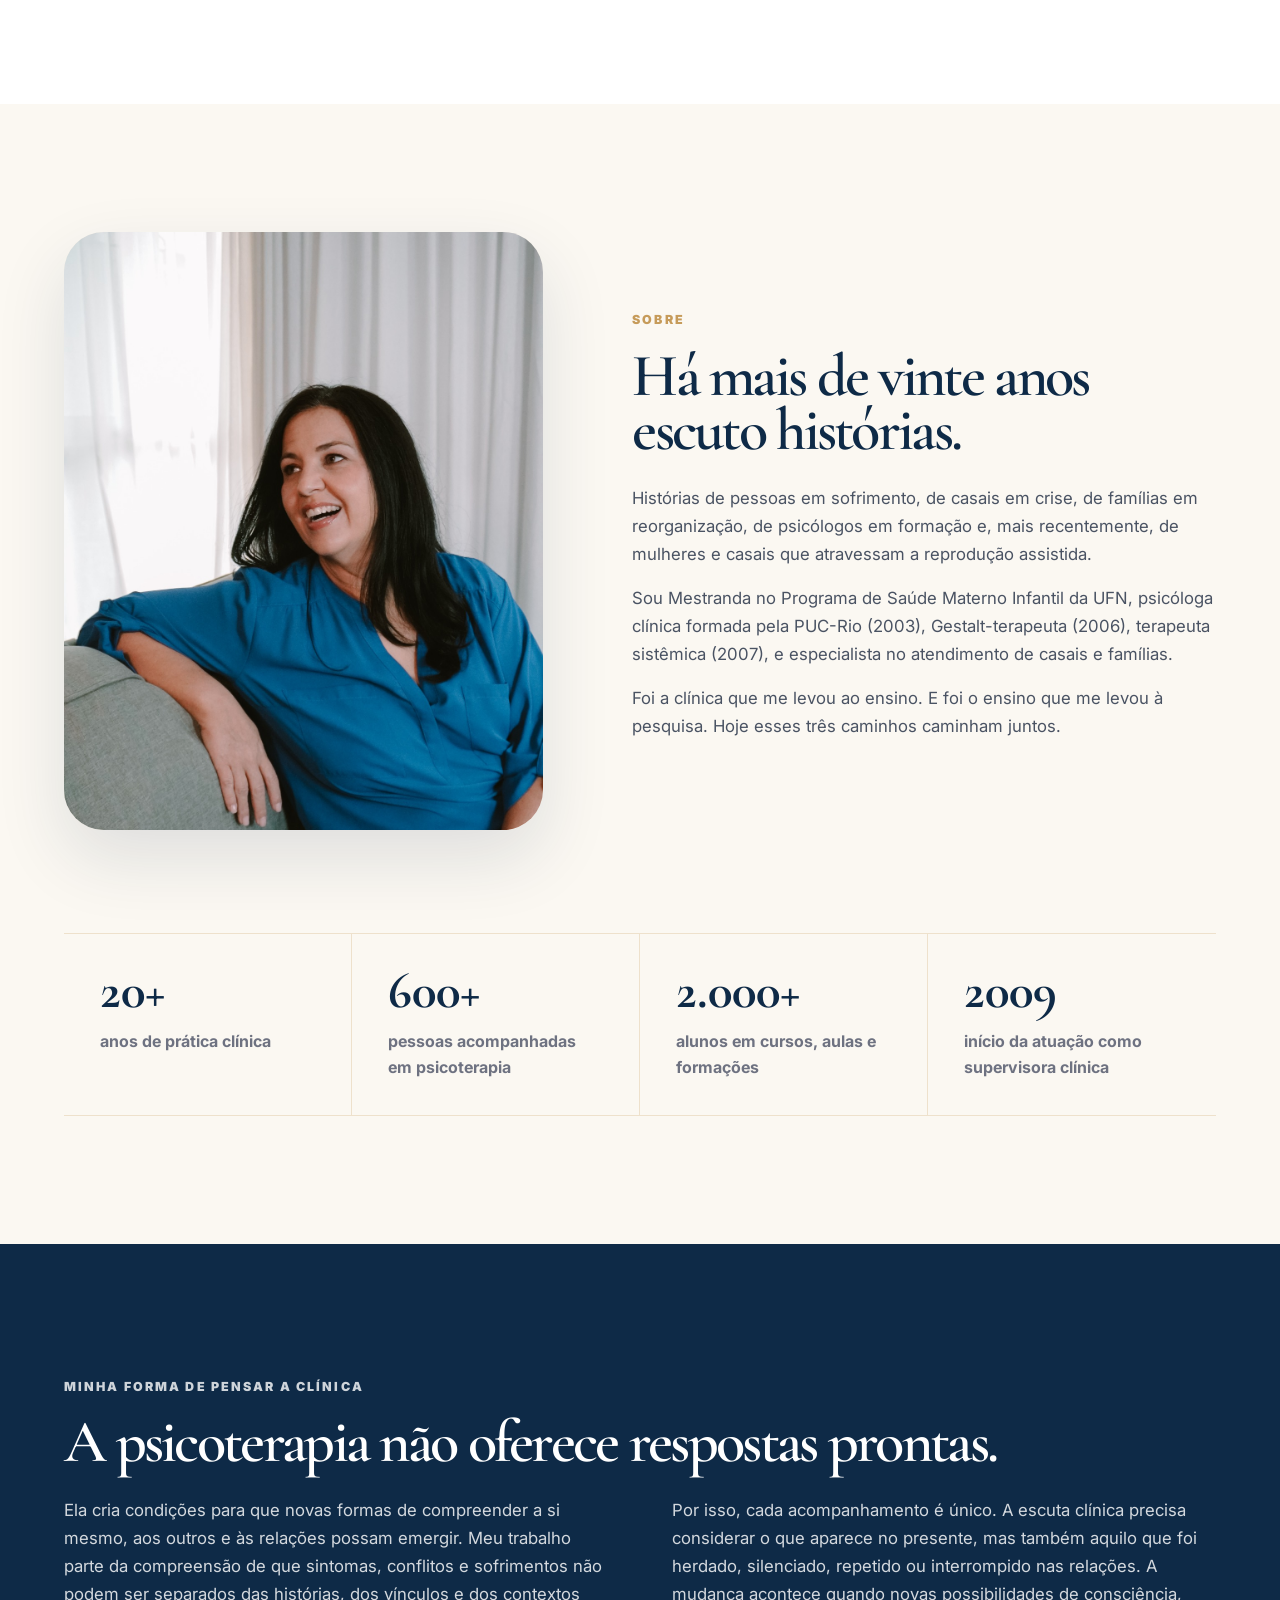
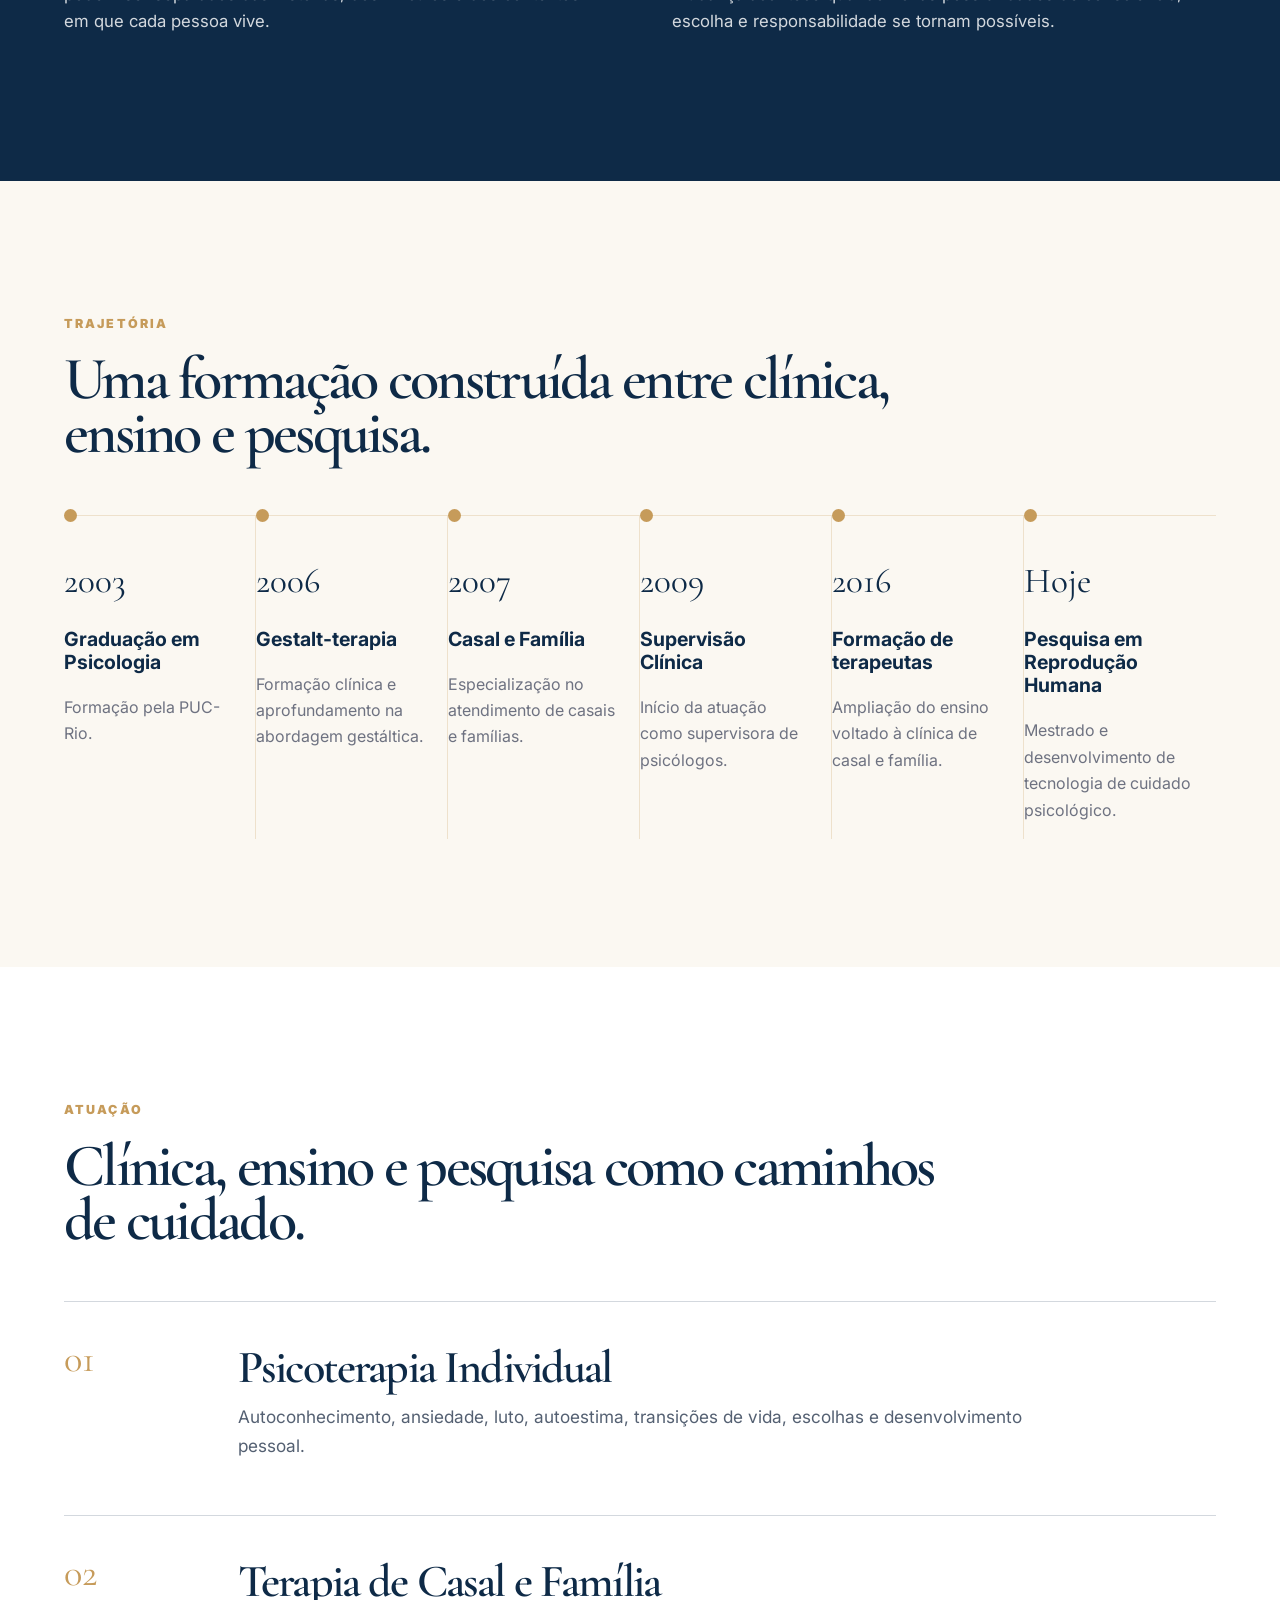
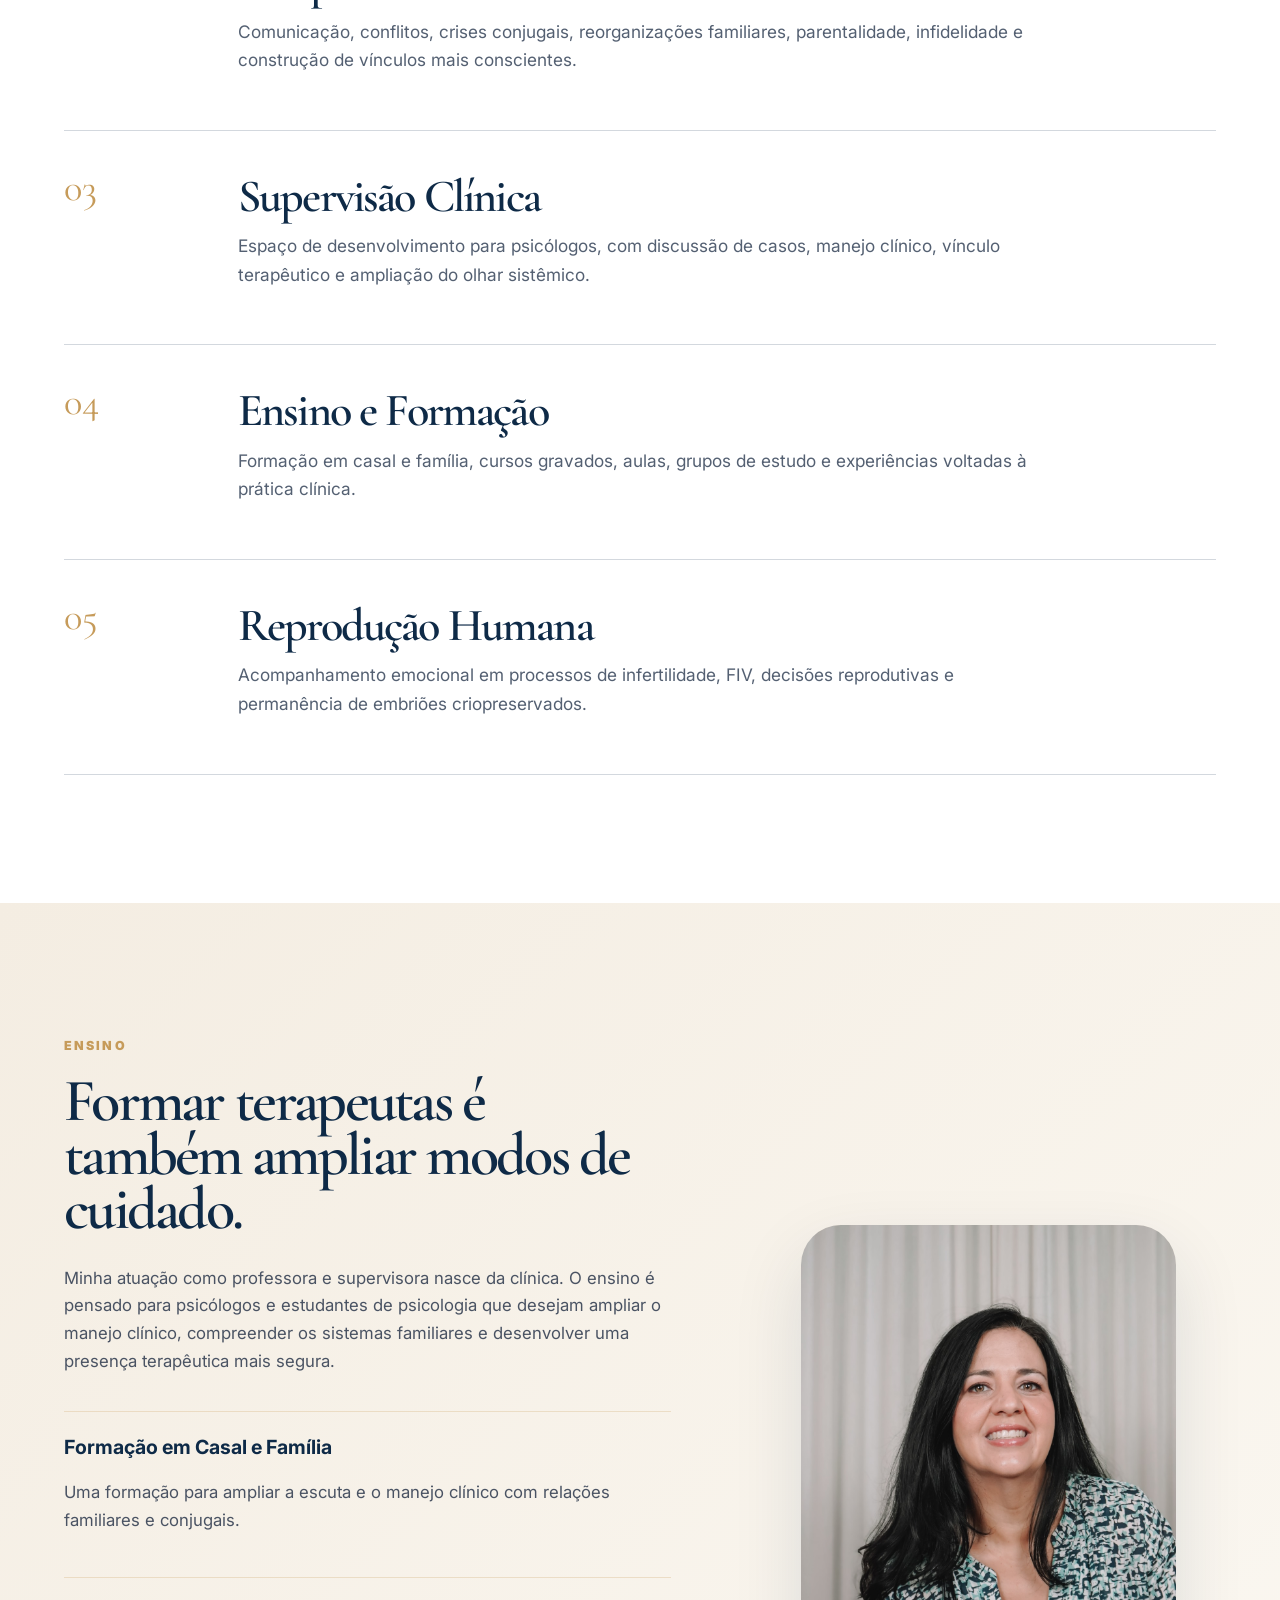
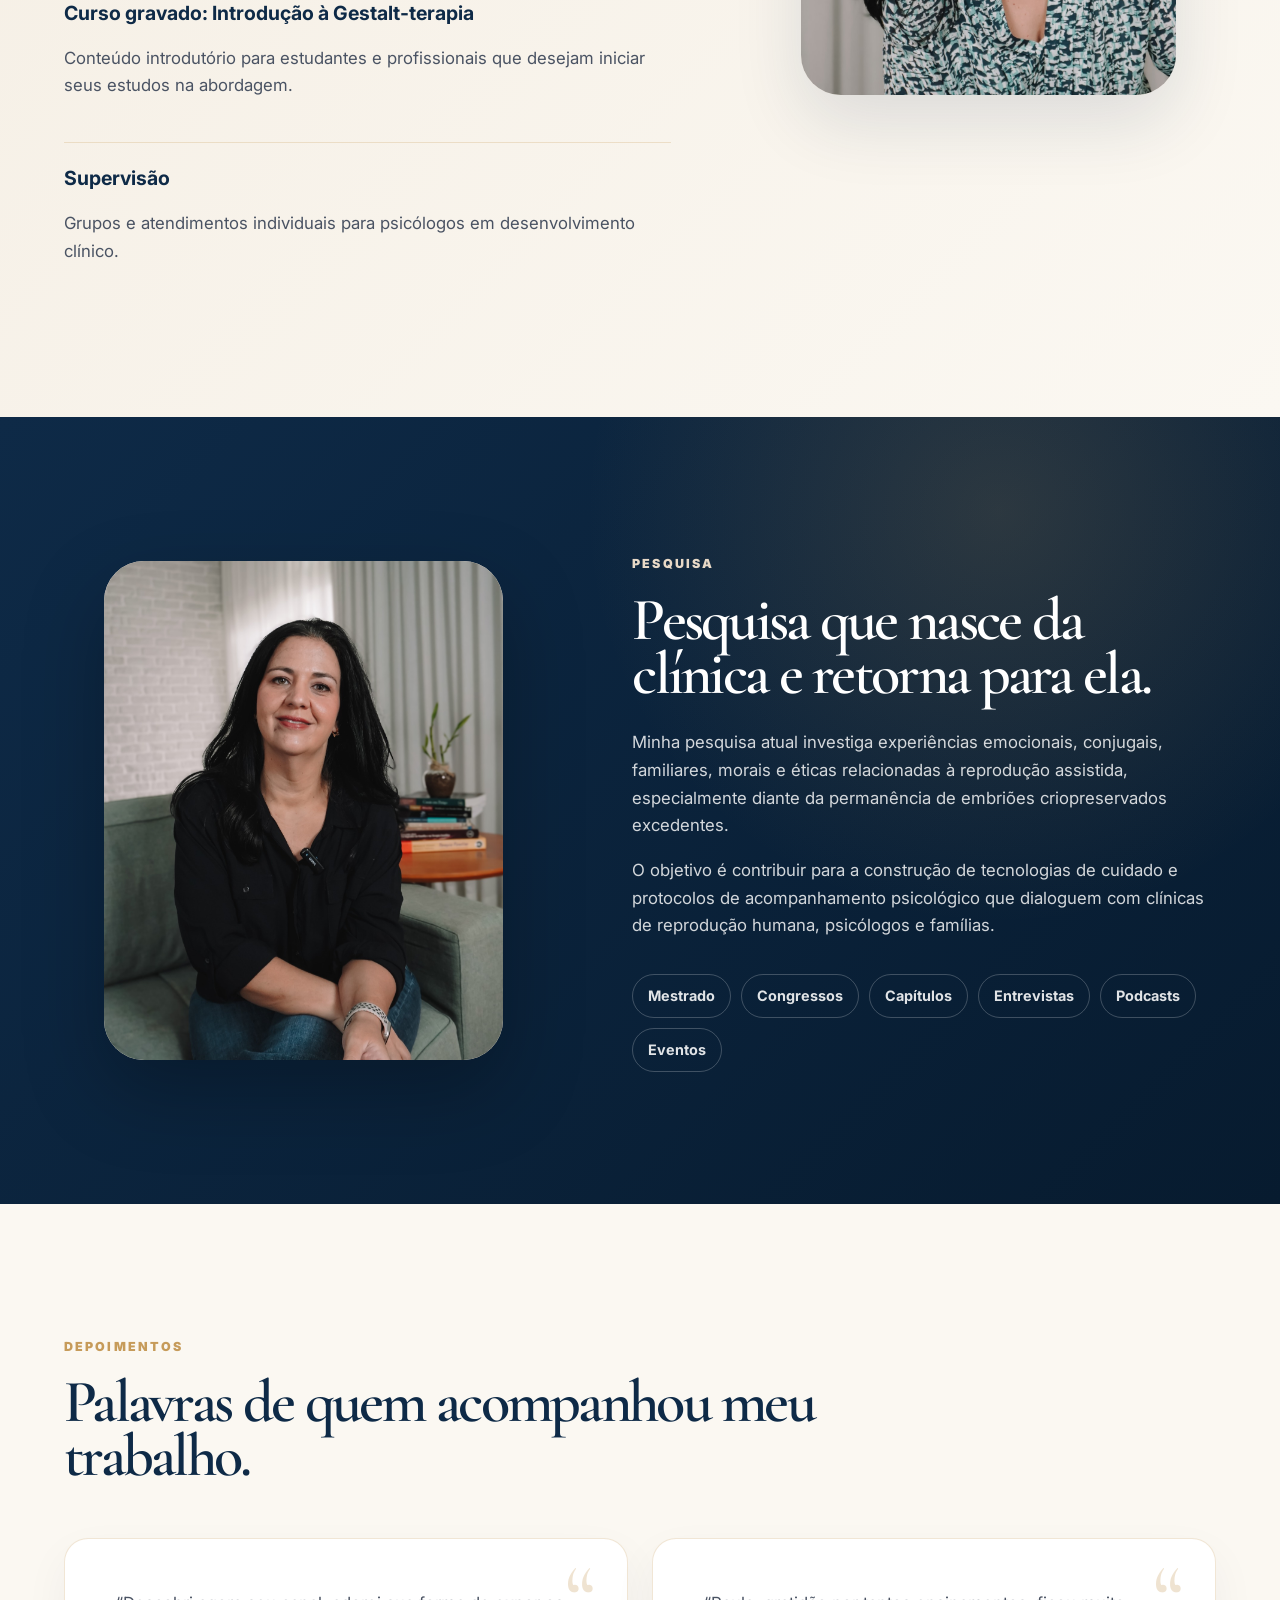
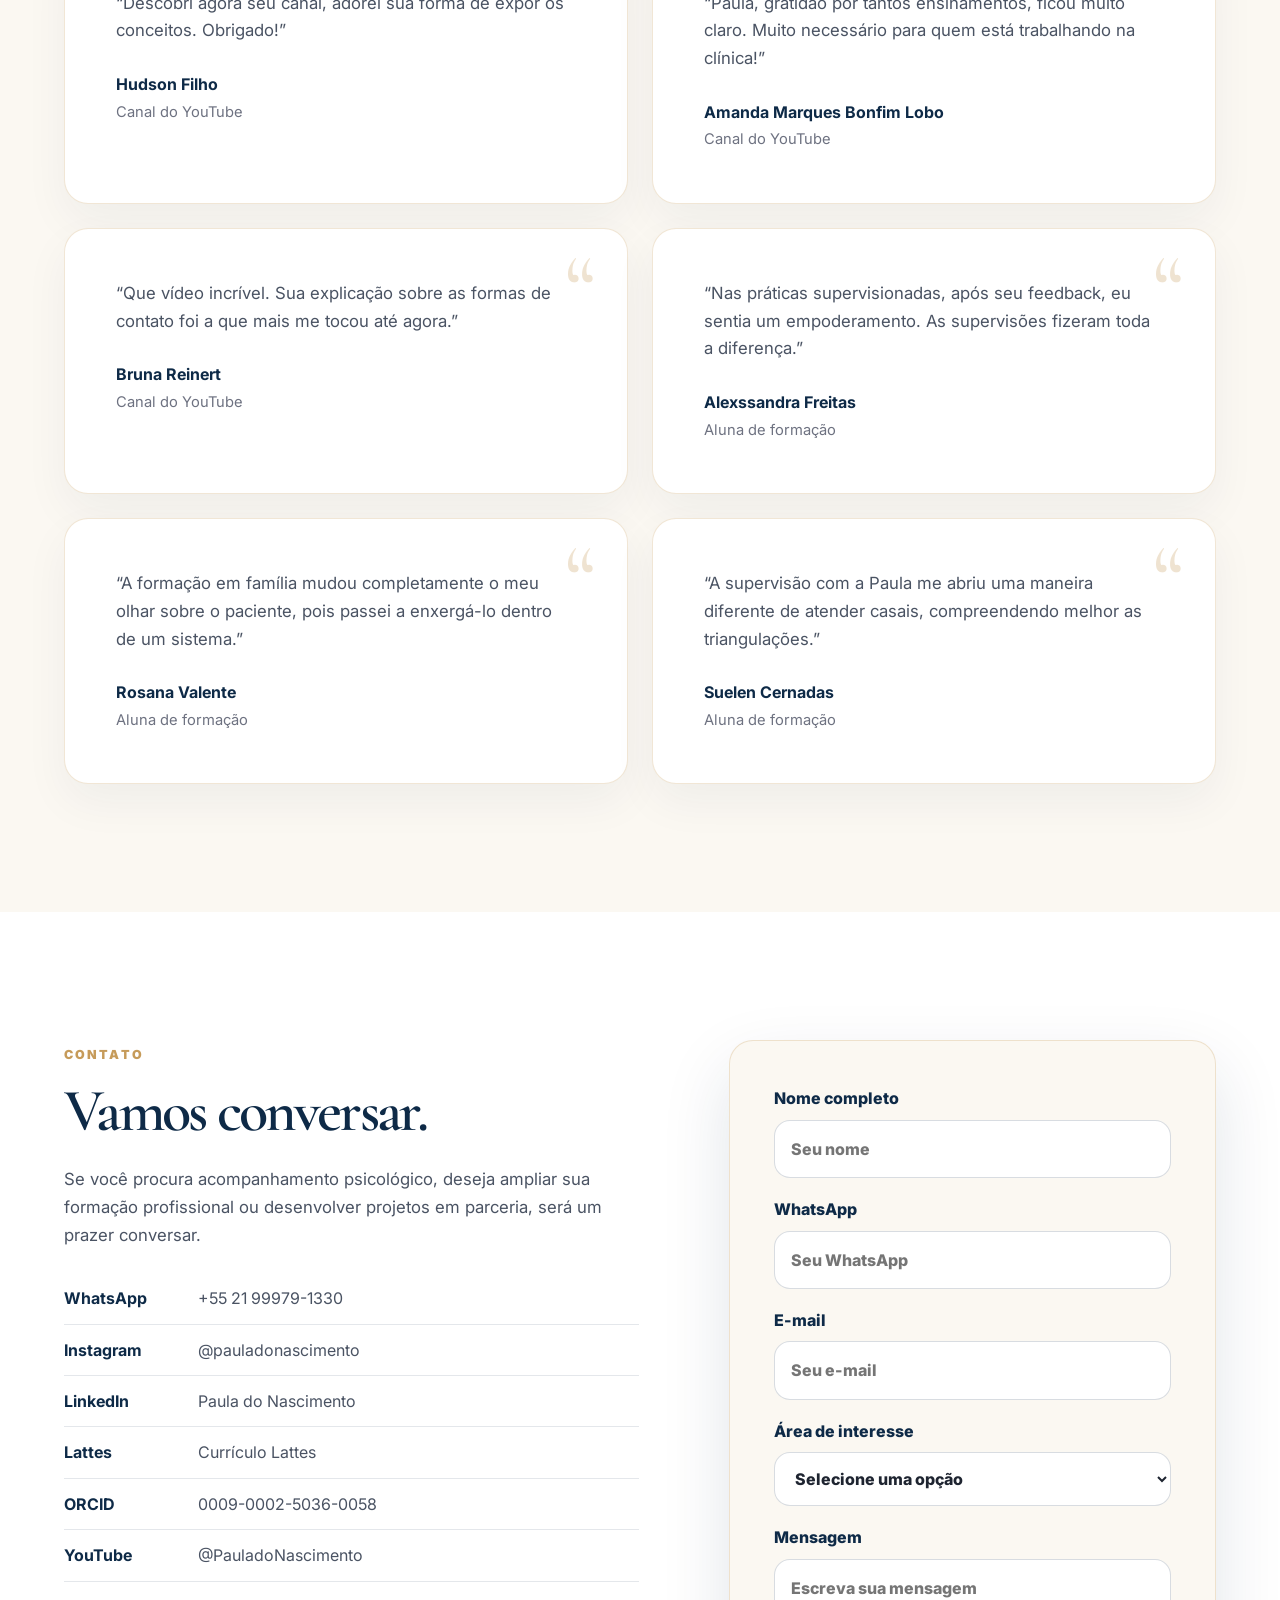
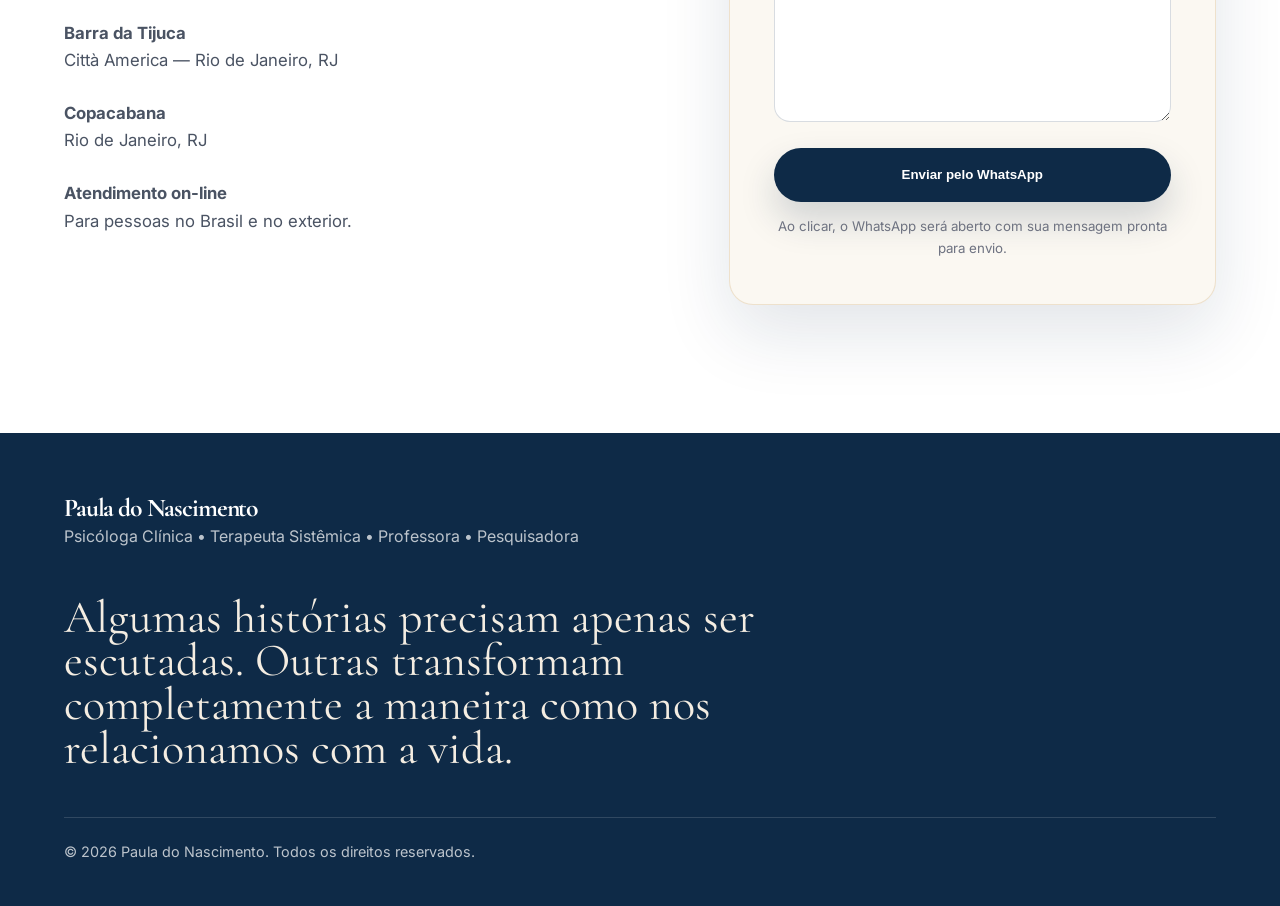
==== commit ab3462f5: "Update index.html" ====
--- a/index.html
+++ b/index.html
@@ -12,7 +12,8 @@
   <meta property="og:image" content="assets/paula-home.jpg" />
   <link rel="icon" href="assets/favicon.svg" type="image/svg+xml" />
   <link rel="stylesheet" href="style.css" />
-</head>
+<link rel="stylesheet" href="titulo-menor.css" />
+                                          </head>
 <body>
   <header class="site-header" id="topo">
     <a class="brand" href="#inicio" aria-label="Página inicial">
@@ -21,7 +22,8 @@
     </a>
     <button class="menu-toggle" type="button" aria-label="Abrir menu" aria-expanded="false"><span></span><span></span></button>
     <nav class="main-nav" aria-label="Menu principal">
-      <a href="#sobre">Sobre</a><a href="#atuacao">Atuação</a><a href="#ensino">Ensino</a><a href="#pesquisa">Pesquisa</a><a href="#depoimentos">Depoimentos</a><a href="#contato">Contato</a>
+      <a href="#sobre">Sobre</a><h3><a href="psicoterapia-individual.html"> Psicoterapia Individual</a>
+</h3> <a href="#atuacao">Atuação</a><a href="#ensino">Ensino</a><a href="#pesquisa">Pesquisa</a><a href="#depoimentos">Depoimentos</a><a href="#contato">Contato</a>
     </nav>
     <a class="header-button" href="#contato">Fale comigo</a>
   </header>
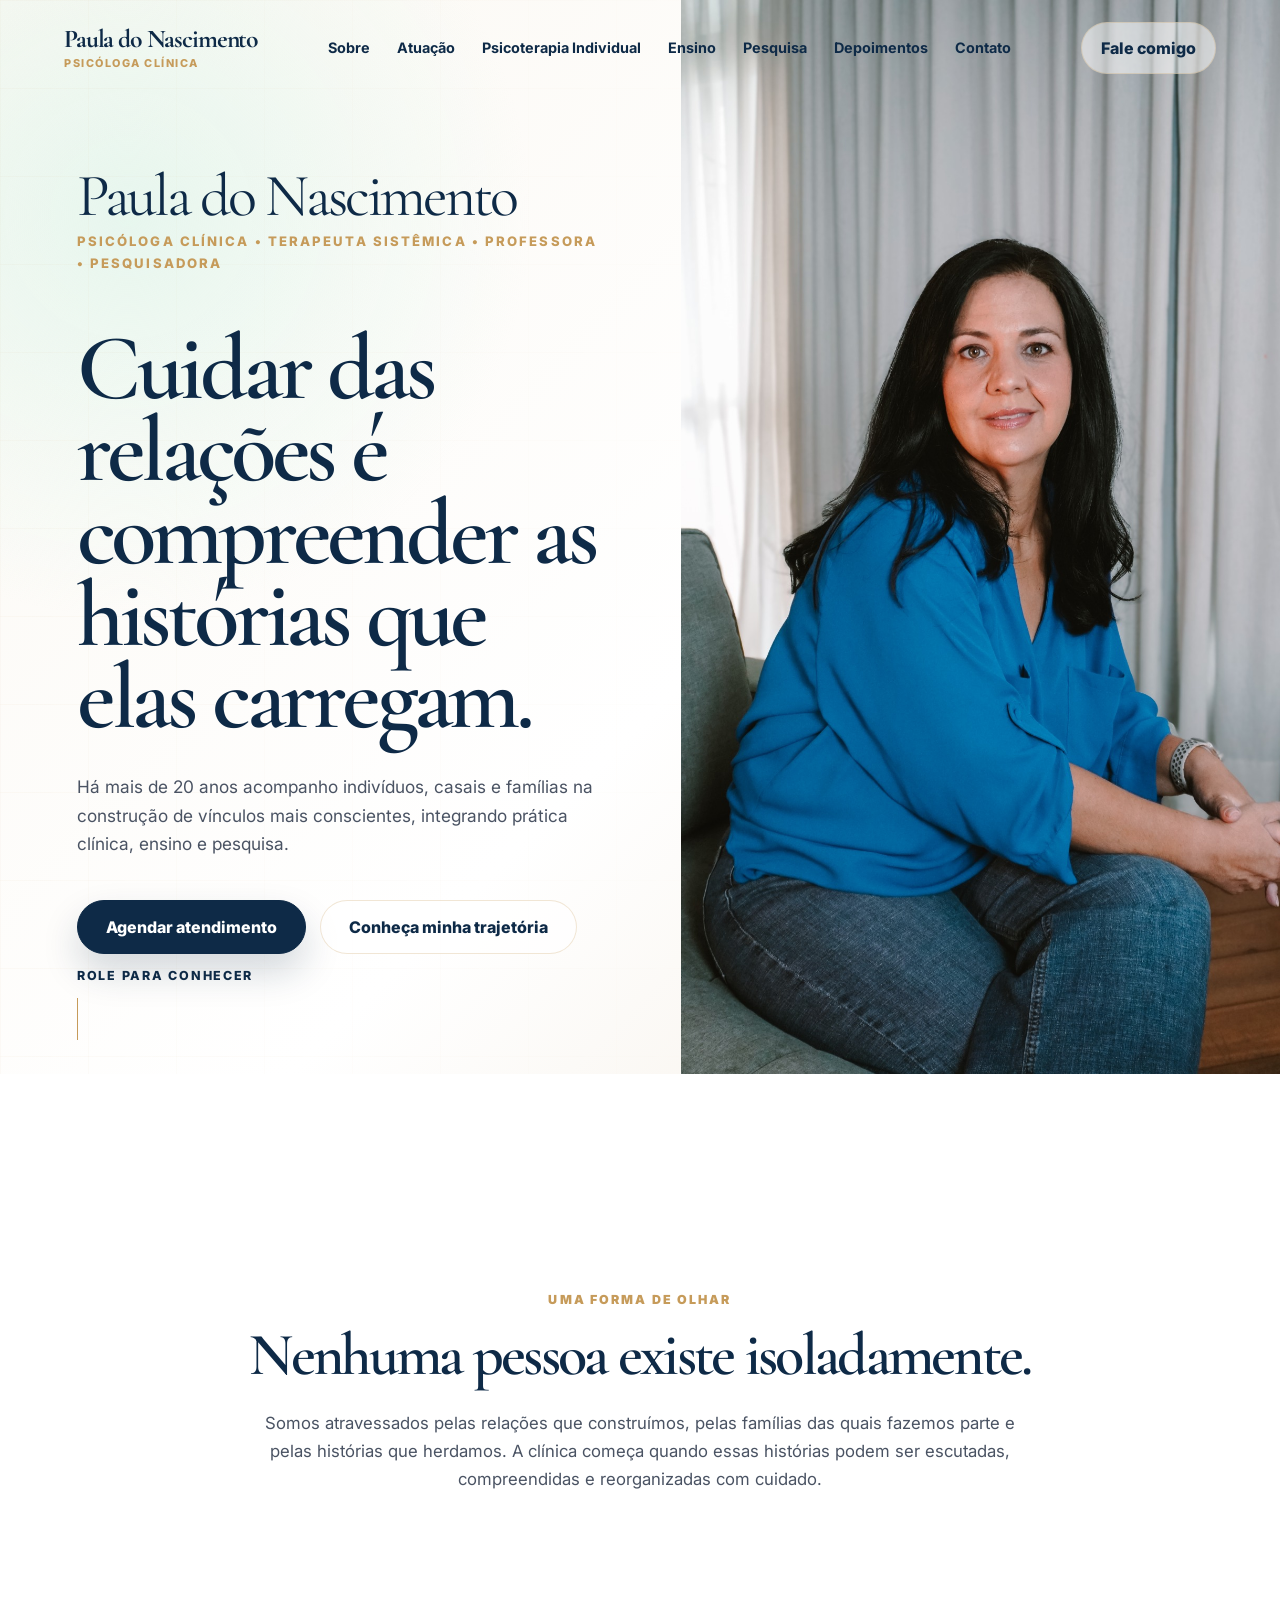
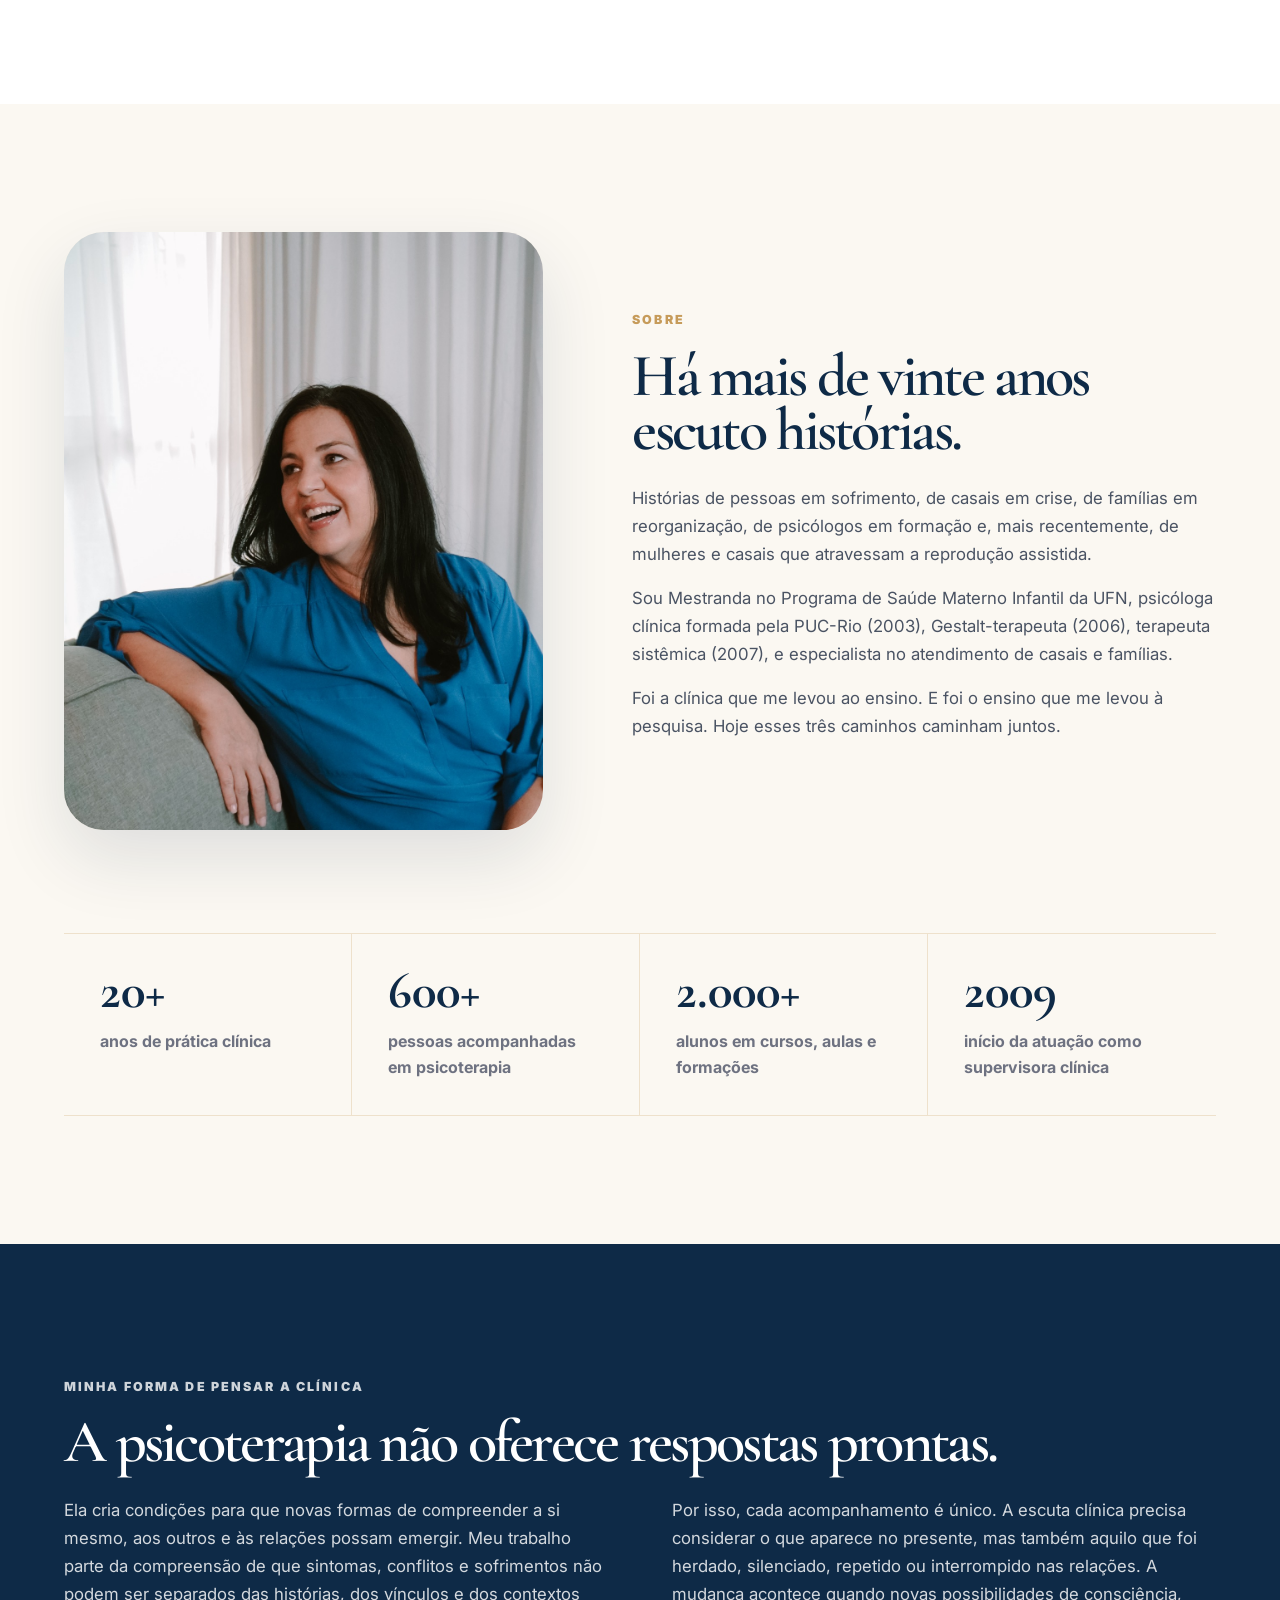
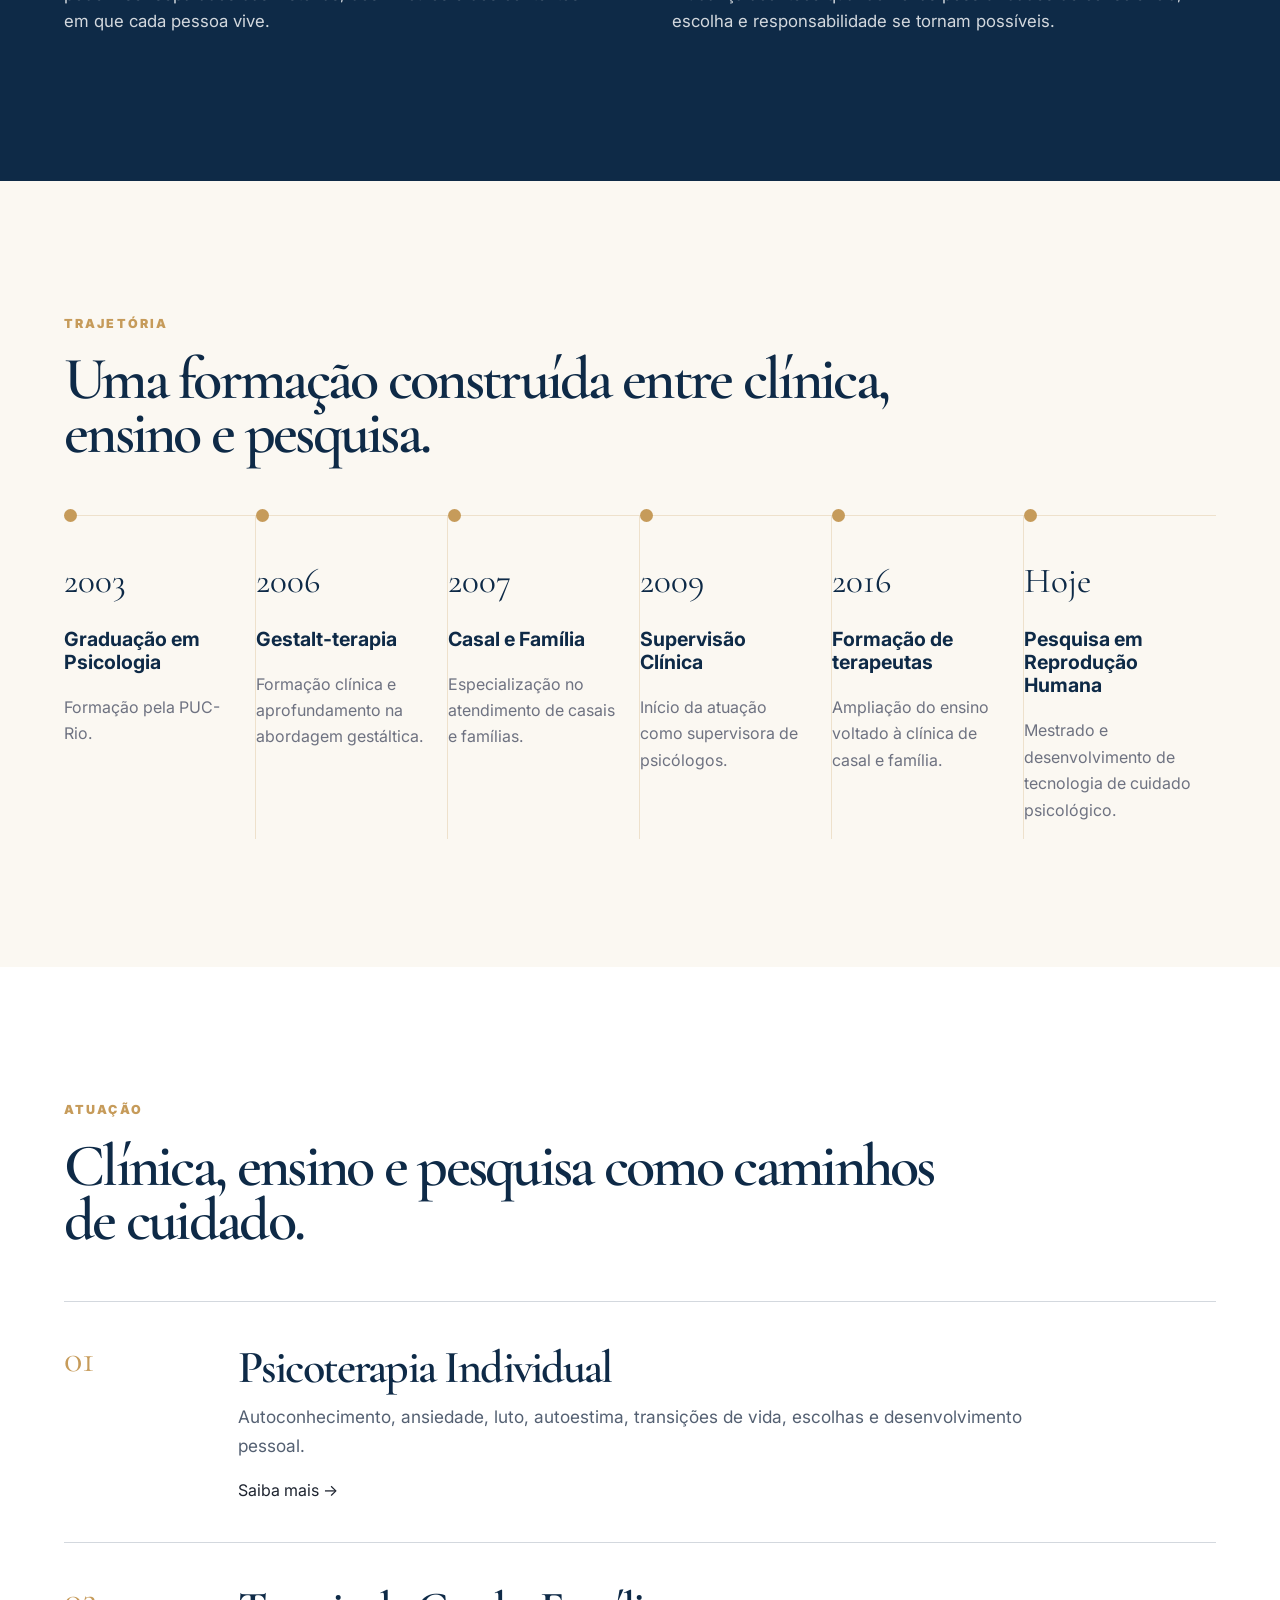
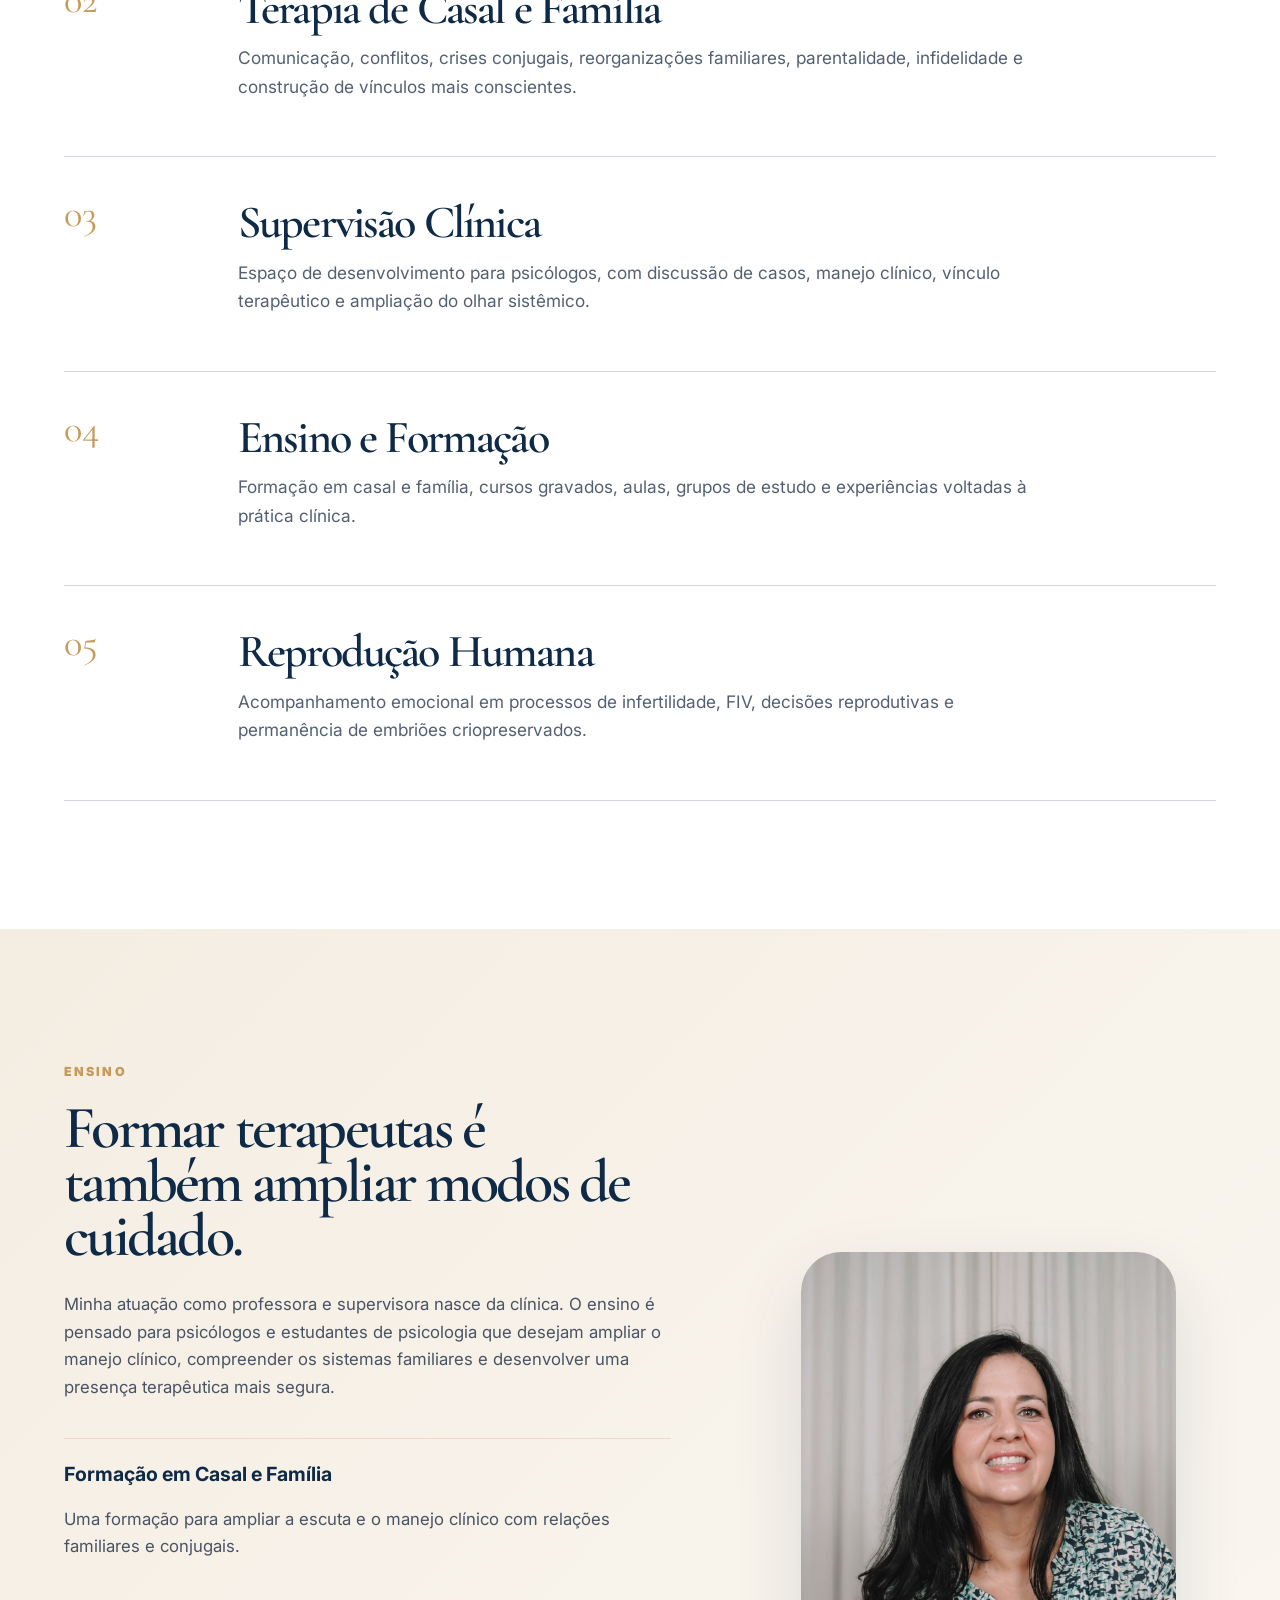
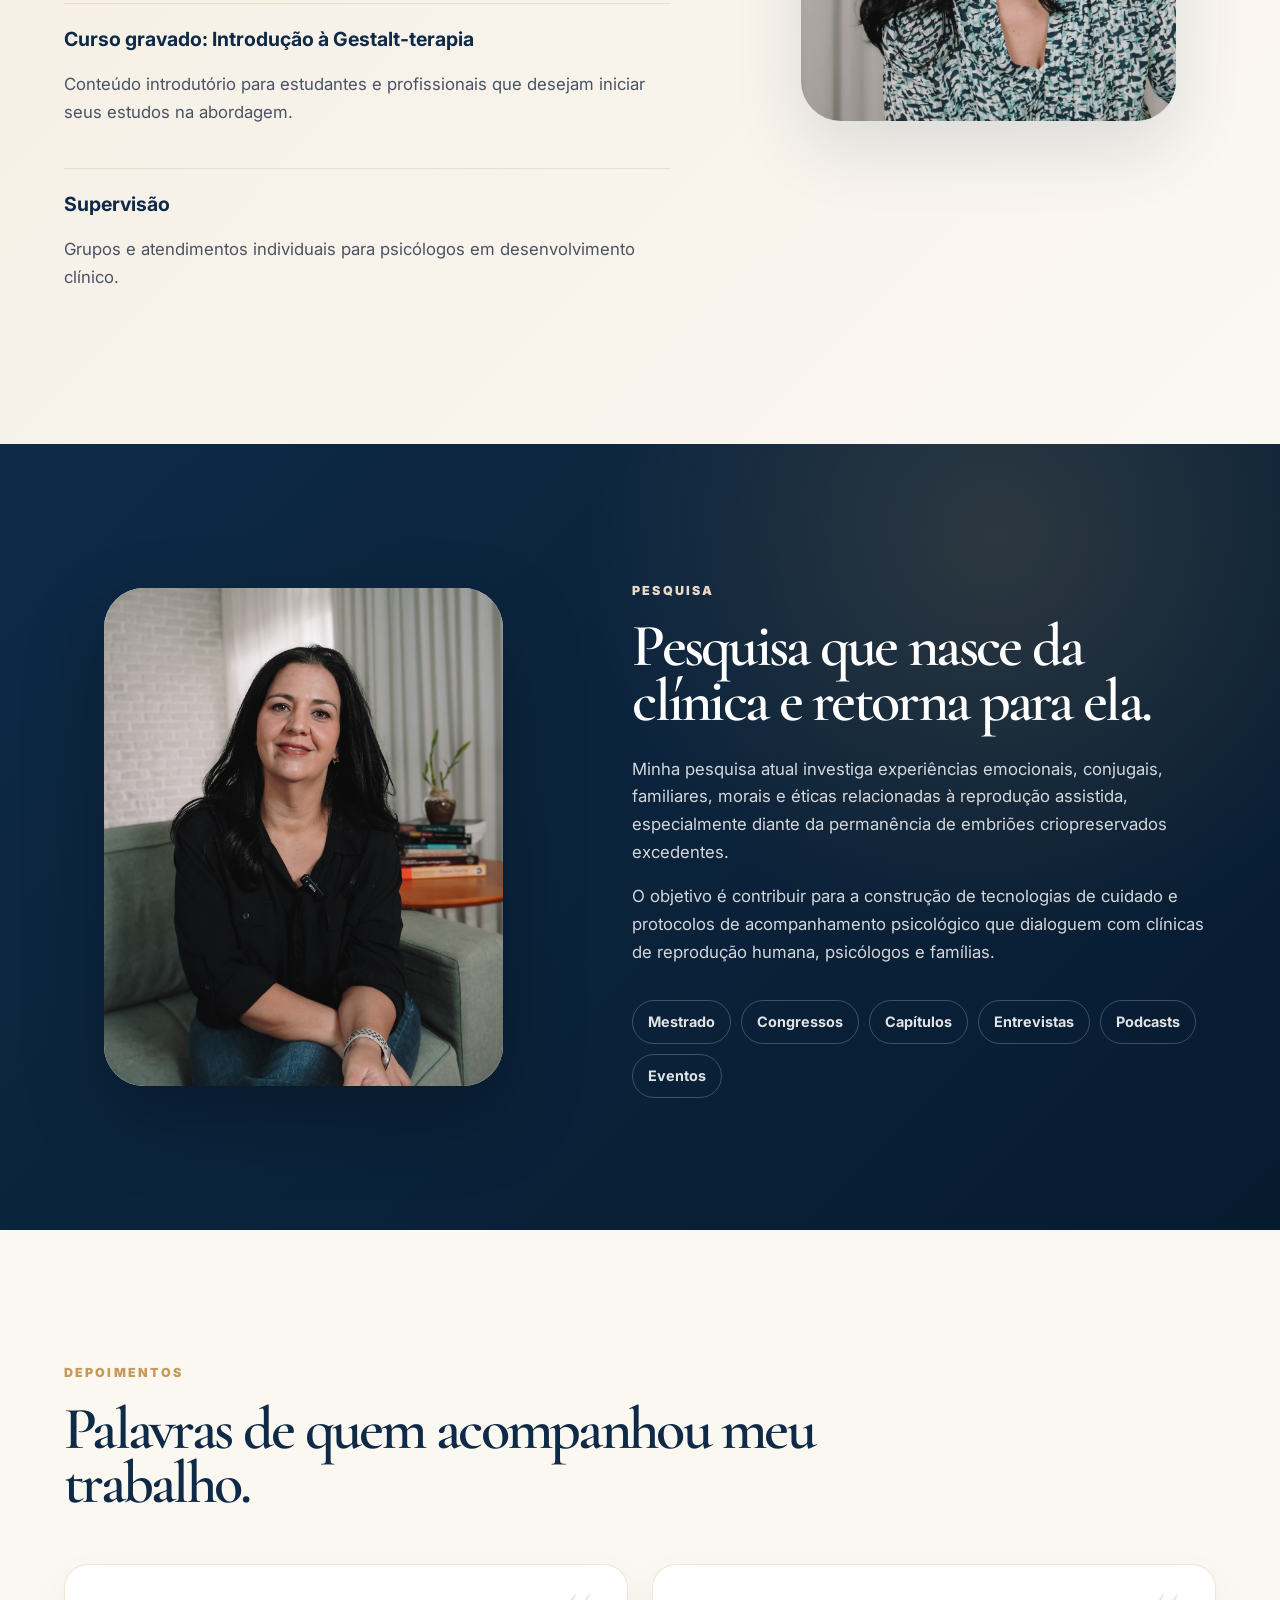
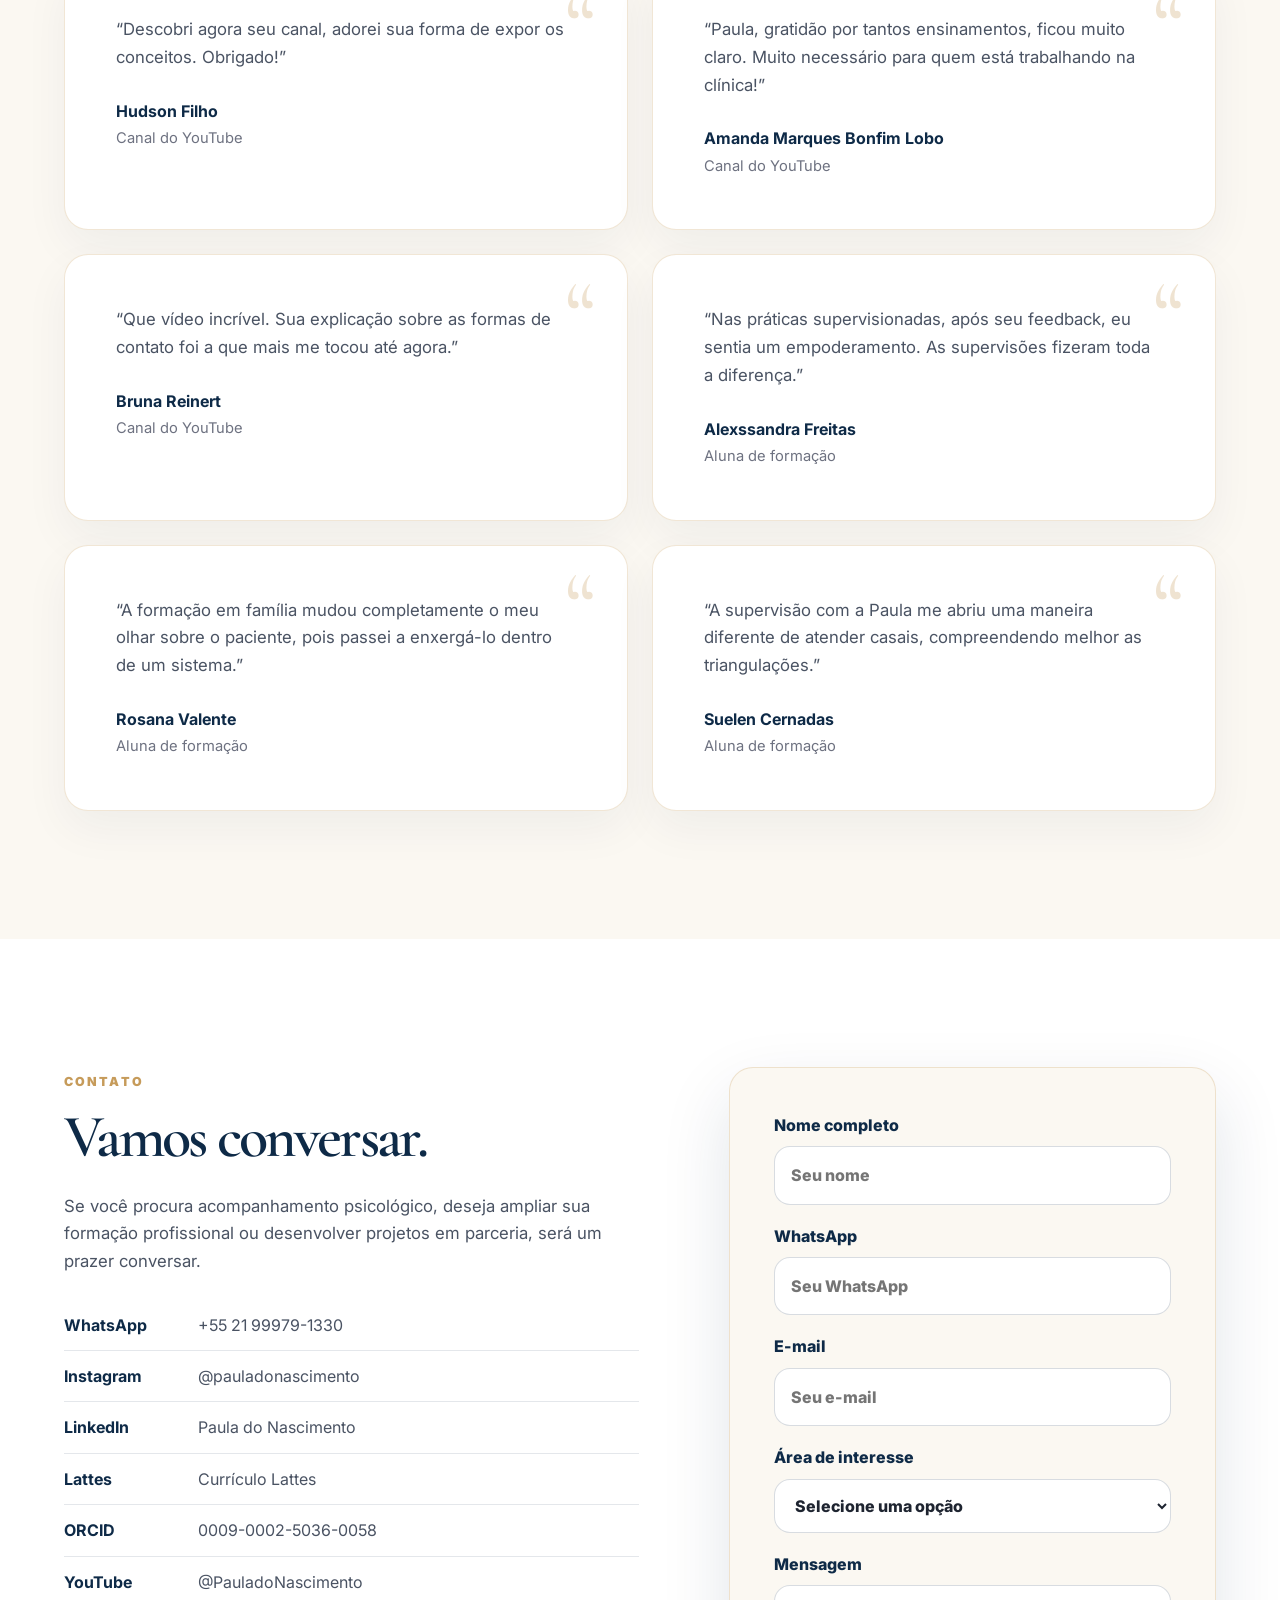
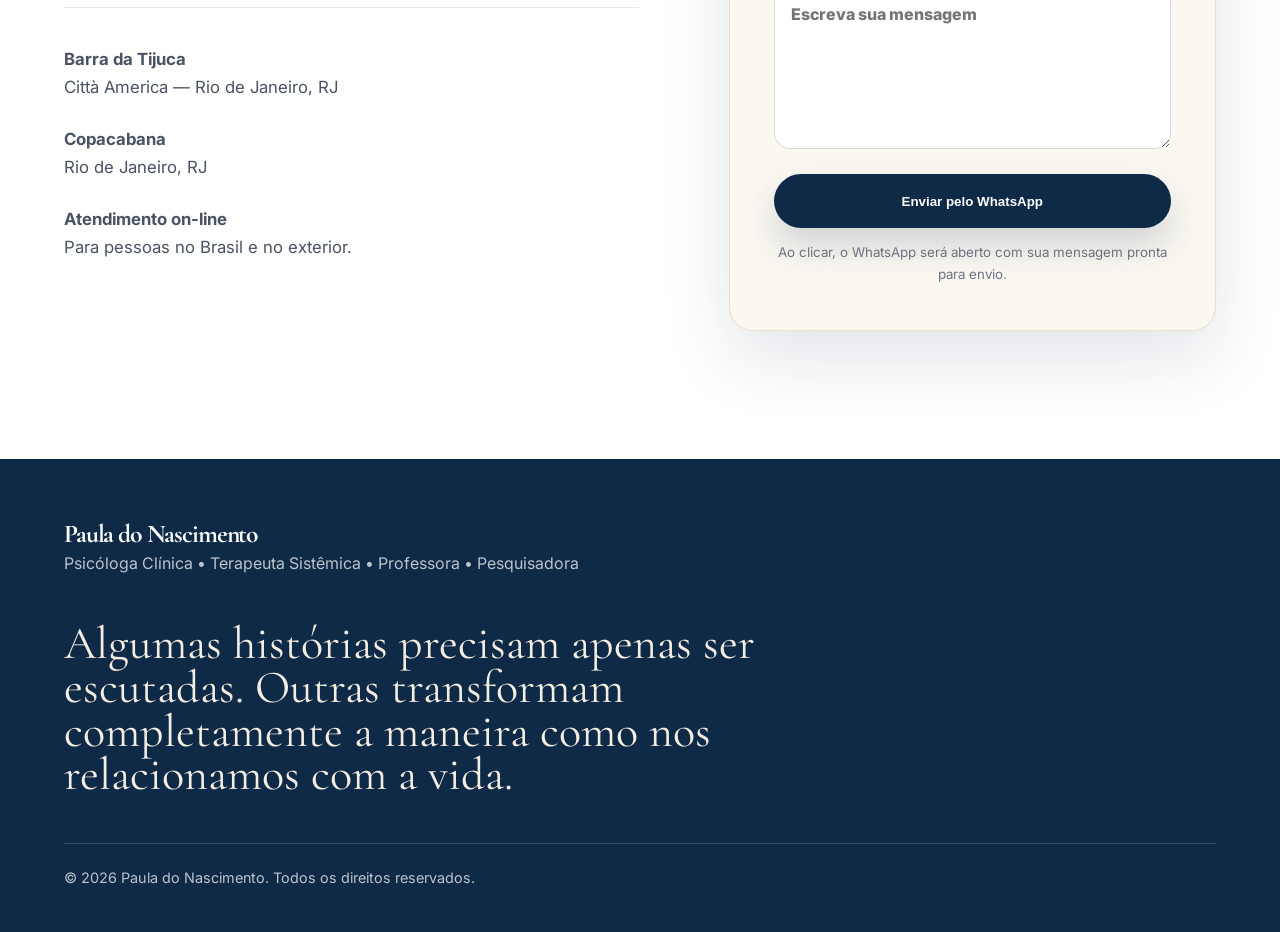
==== commit 37756fab: "Rename index_html.html to index.html" ====
--- a/index.html
+++ b/index.html
@@ -12,8 +12,8 @@
   <meta property="og:image" content="assets/paula-home.jpg" />
   <link rel="icon" href="assets/favicon.svg" type="image/svg+xml" />
   <link rel="stylesheet" href="style.css" />
-<link rel="stylesheet" href="titulo-menor.css" />
-                                          </head>
+  <link rel="stylesheet" href="titulo-menor.css" />
+</head>
 <body>
   <header class="site-header" id="topo">
     <a class="brand" href="#inicio" aria-label="Página inicial">
@@ -22,8 +22,13 @@
     </a>
     <button class="menu-toggle" type="button" aria-label="Abrir menu" aria-expanded="false"><span></span><span></span></button>
     <nav class="main-nav" aria-label="Menu principal">
-      <a href="#sobre">Sobre</a><h3><a href="psicoterapia-individual.html"> Psicoterapia Individual</a>
-</h3> <a href="#atuacao">Atuação</a><a href="#ensino">Ensino</a><a href="#pesquisa">Pesquisa</a><a href="#depoimentos">Depoimentos</a><a href="#contato">Contato</a>
+      <a href="#sobre">Sobre</a>
+      <a href="#atuacao">Atuação</a>
+      <a href="psicoterapia-individual.html">Psicoterapia Individual</a>
+      <a href="#ensino">Ensino</a>
+      <a href="#pesquisa">Pesquisa</a>
+      <a href="#depoimentos">Depoimentos</a>
+      <a href="#contato">Contato</a>
     </nav>
     <a class="header-button" href="#contato">Fale comigo</a>
   </header>
@@ -94,7 +99,14 @@
     <section class="section practice-section" id="atuacao">
       <div class="section-heading reveal"><span class="section-label">Atuação</span><h2>Clínica, ensino e pesquisa como caminhos de cuidado.</h2></div>
       <div class="practice-list reveal">
-        <article><span>01</span><div><h3>Psicoterapia Individual</h3><p>Autoconhecimento, ansiedade, luto, autoestima, transições de vida, escolhas e desenvolvimento pessoal.</p></div></article>
+        <article>
+          <span>01</span>
+          <div>
+            <h3>Psicoterapia Individual</h3>
+            <p>Autoconhecimento, ansiedade, luto, autoestima, transições de vida, escolhas e desenvolvimento pessoal.</p>
+            <a href="psicoterapia-individual.html" class="text-link">Saiba mais →</a>
+          </div>
+        </article>
         <article><span>02</span><div><h3>Terapia de Casal e Família</h3><p>Comunicação, conflitos, crises conjugais, reorganizações familiares, parentalidade, infidelidade e construção de vínculos mais conscientes.</p></div></article>
         <article><span>03</span><div><h3>Supervisão Clínica</h3><p>Espaço de desenvolvimento para psicólogos, com discussão de casos, manejo clínico, vínculo terapêutico e ampliação do olhar sistêmico.</p></div></article>
         <article><span>04</span><div><h3>Ensino e Formação</h3><p>Formação em casal e família, cursos gravados, aulas, grupos de estudo e experiências voltadas à prática clínica.</p></div></article>
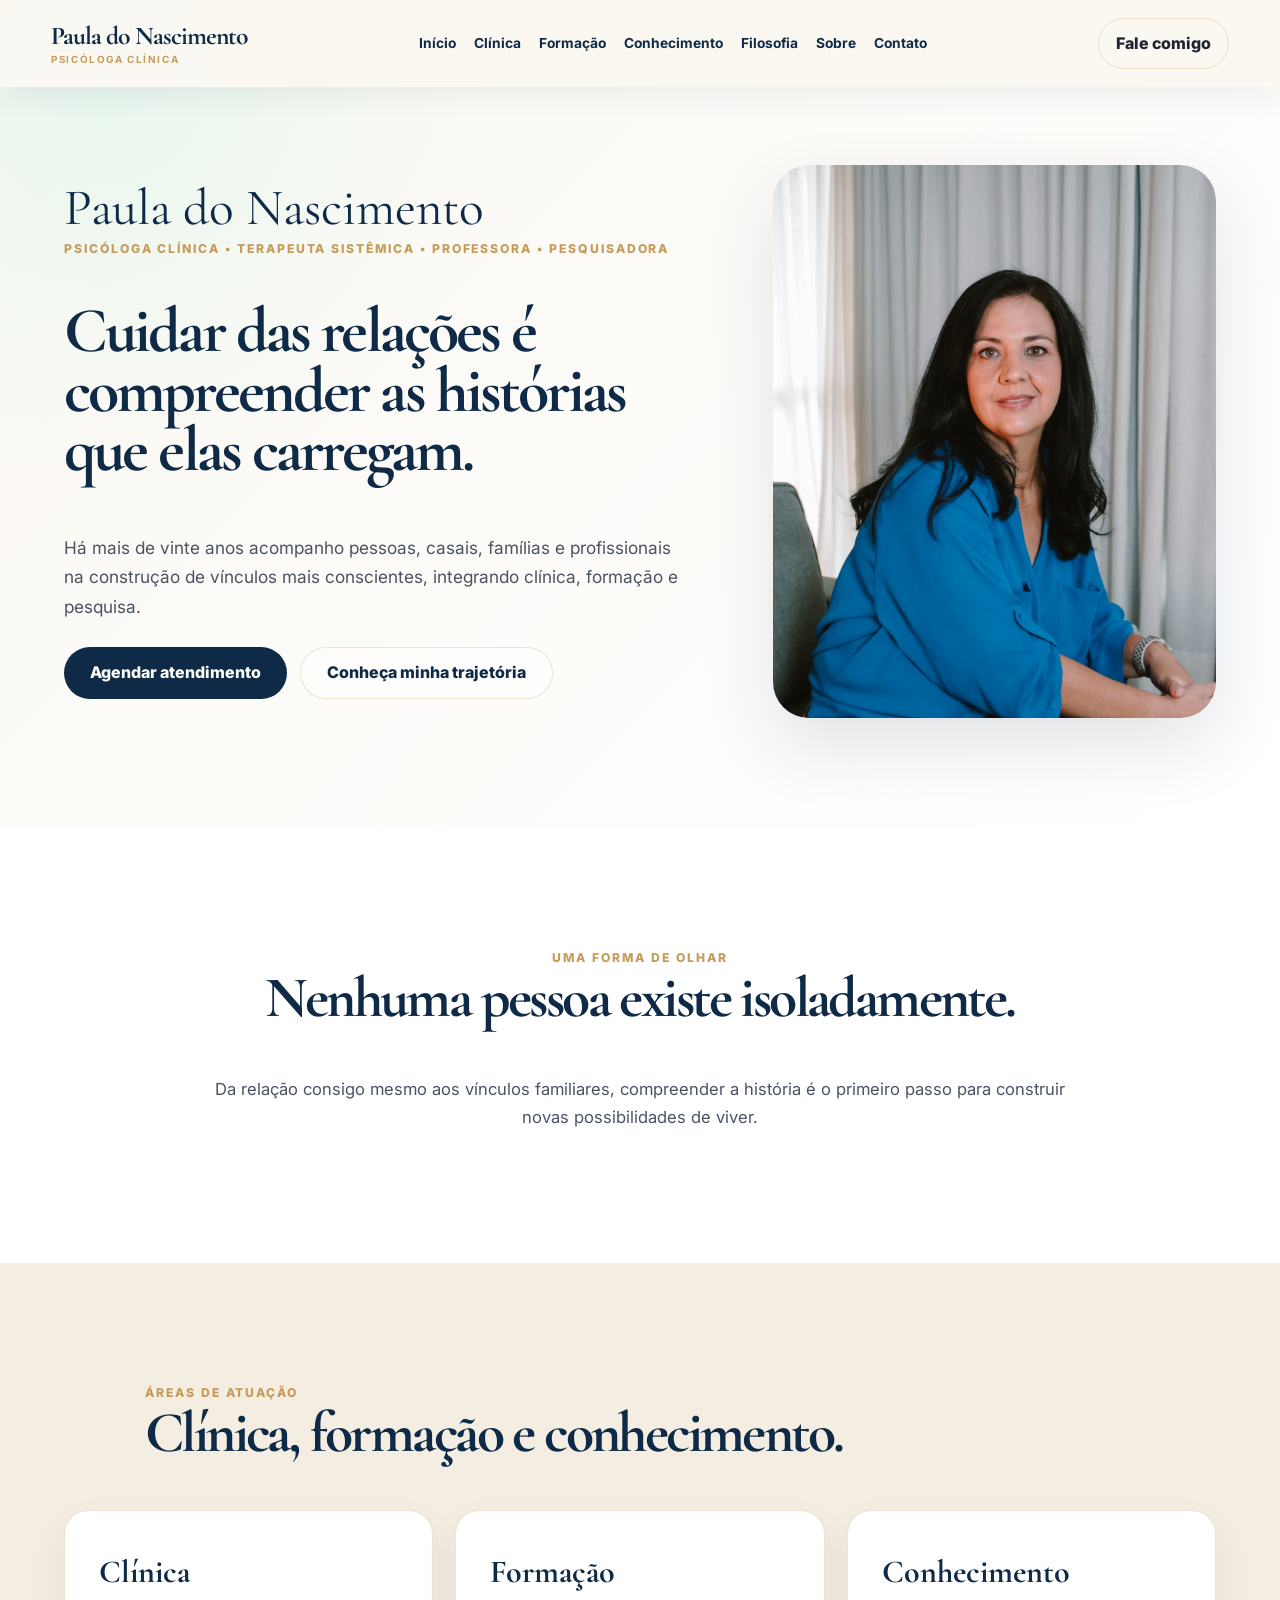
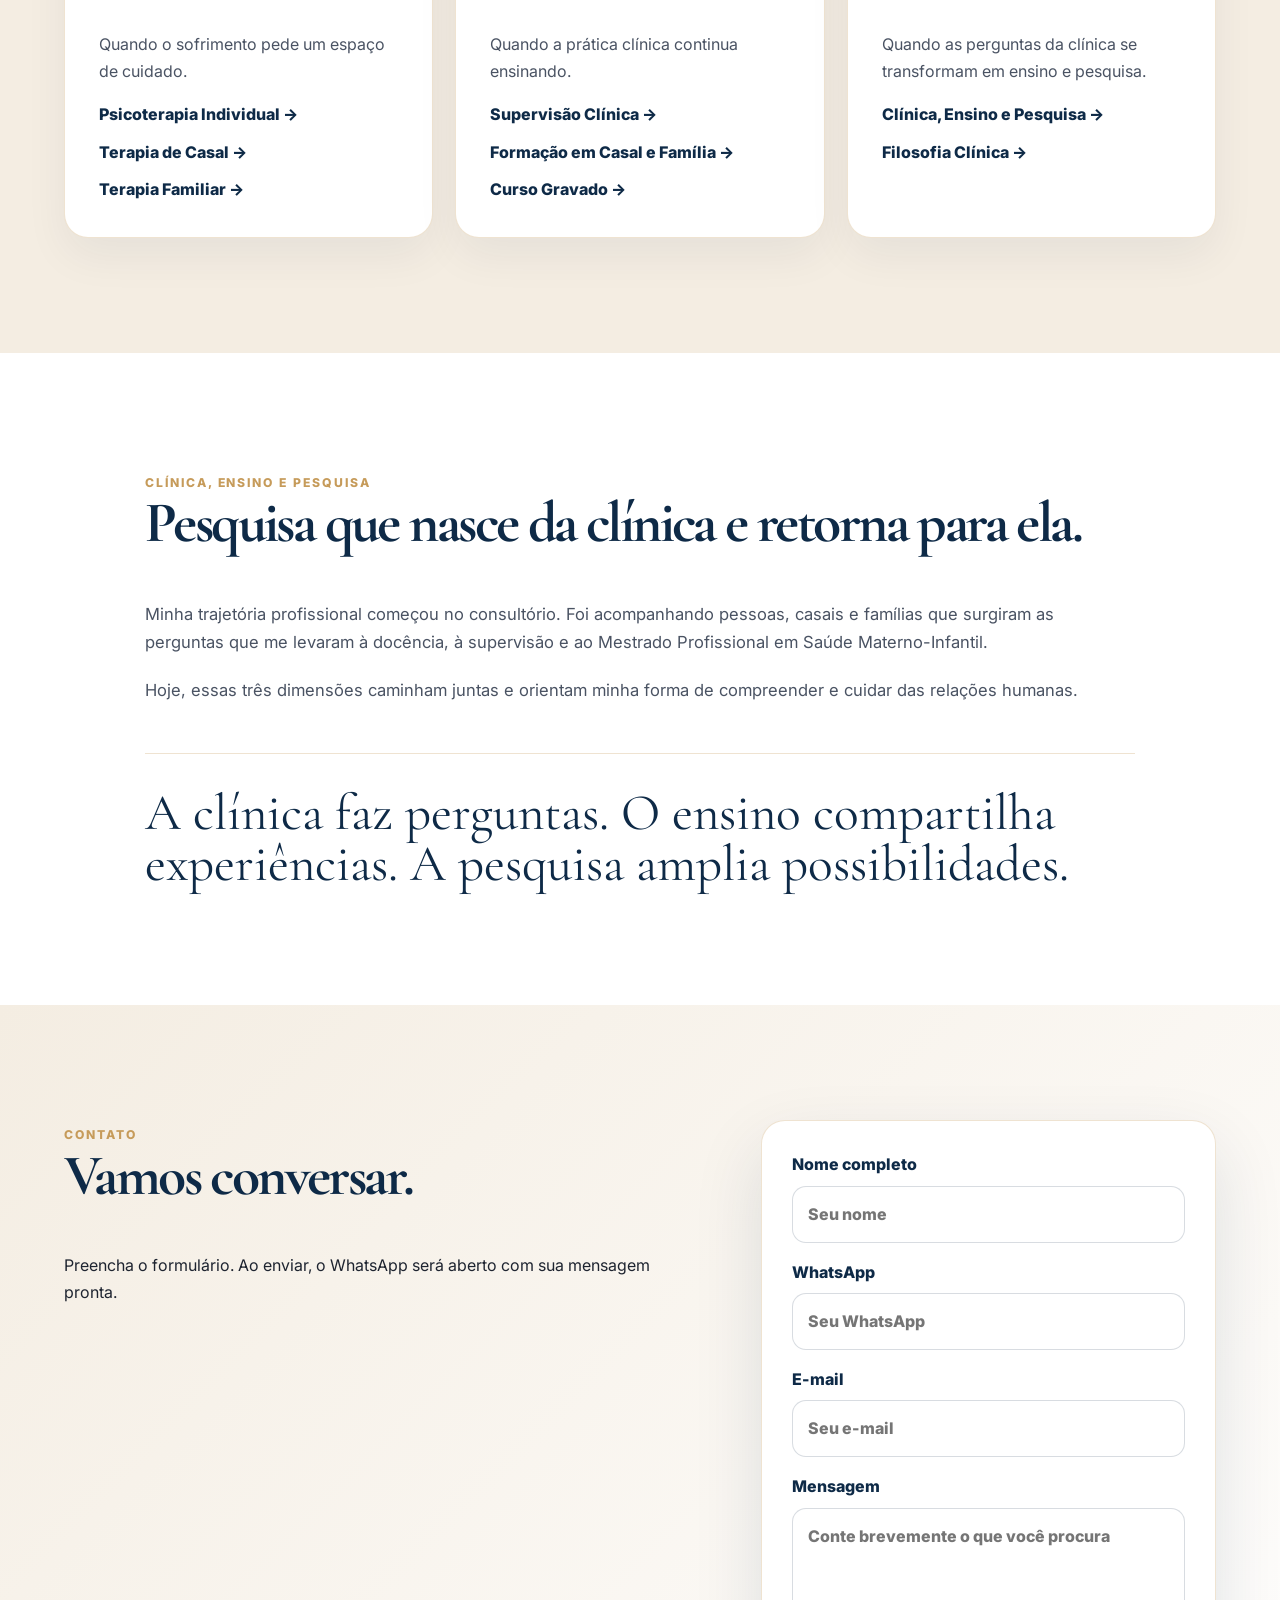
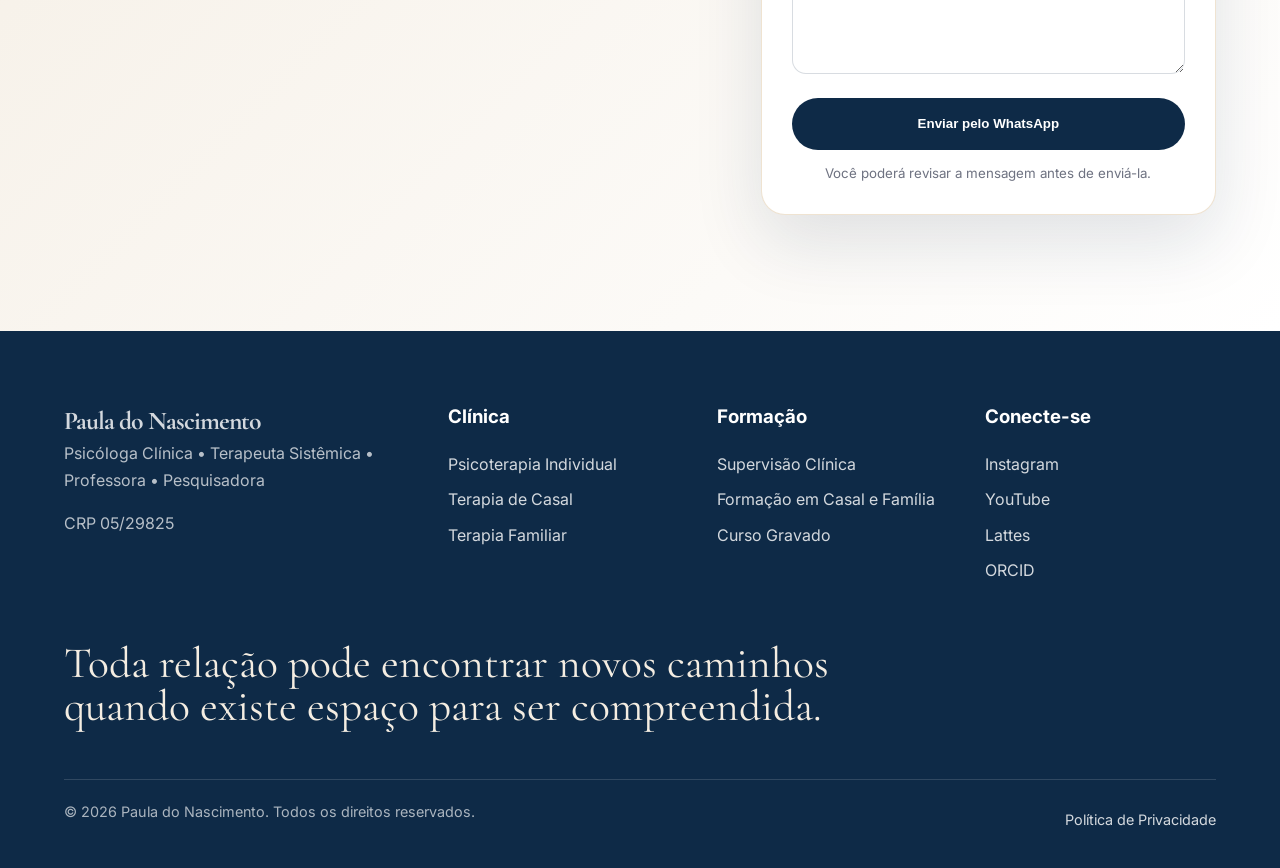
==== commit 9eec24a7: "Add files via upload Instala Google Analytics e atualiza formulário de contato" ====
--- a/index.html
+++ b/index.html
@@ -1,189 +1,137 @@
 <!DOCTYPE html>
 <html lang="pt-BR">
 <head>
-  <meta charset="UTF-8" />
-  <meta name="viewport" content="width=device-width, initial-scale=1.0" />
-  <title>Paula do Nascimento | Psicóloga Clínica, Terapeuta Sistêmica, Professora e Pesquisadora</title>
-  <meta name="description" content="Psicóloga clínica, terapeuta sistêmica, professora e pesquisadora. Atendimento individual, terapia de casal e família, supervisão clínica, cursos e pesquisa em reprodução humana." />
-  <meta name="author" content="Paula do Nascimento" />
-  <meta property="og:title" content="Paula do Nascimento | Psicóloga Clínica" />
-  <meta property="og:description" content="Cuidar das relações é compreender as histórias que elas carregam." />
-  <meta property="og:type" content="website" />
-  <meta property="og:image" content="assets/paula-home.jpg" />
-  <link rel="icon" href="assets/favicon.svg" type="image/svg+xml" />
-  <link rel="stylesheet" href="style.css" />
-  <link rel="stylesheet" href="titulo-menor.css" />
+  <meta charset="UTF-8">
+  <meta name="viewport" content="width=device-width,initial-scale=1">
+  <title>Paula do Nascimento | Psicóloga Clínica no Rio de Janeiro e Online</title>
+  <meta name="description" content="Psicoterapia individual, terapia de casal e familiar, supervisão clínica, cursos e pesquisa. Atendimento presencial no Rio de Janeiro e online.">
+  <meta name="author" content="Paula do Nascimento">
+  <link rel="canonical" href="https://pauladonascimento.com.br/">
+  <meta property="og:title" content="Paula do Nascimento | Psicóloga Clínica no Rio de Janeiro e Online">
+  <meta property="og:description" content="Psicoterapia individual, terapia de casal e familiar, supervisão clínica, cursos e pesquisa. Atendimento presencial no Rio de Janeiro e online.">
+  <meta property="og:type" content="website">
+  <meta property="og:url" content="https://pauladonascimento.com.br/">
+  <meta property="og:image" content="https://pauladonascimento.com.br/assets/paula-home.jpg">
+  <meta name="twitter:card" content="summary_large_image">
+  <link rel="icon" href="assets/favicon.svg" type="image/svg+xml">
+  <link rel="stylesheet" href="style.css">
+  <script type="application/ld+json">{"@context": "https://schema.org", "@type": "Person", "name": "Paula do Nascimento", "jobTitle": "Psicóloga Clínica", "url": "https://pauladonascimento.com.br", "sameAs": ["https://www.instagram.com/pauladonascimento", "https://www.youtube.com/@PauladoNascimento", "http://lattes.cnpq.br/0851956113819533", "https://orcid.org/0009-0002-5036-0058"]}</script>
+  <!-- Google tag (gtag.js) -->
+  <script async src="https://www.googletagmanager.com/gtag/js?id=G-77NCVJWX3P"></script>
+  <script>
+    window.dataLayer = window.dataLayer || [];
+    function gtag(){dataLayer.push(arguments);}
+    gtag('js', new Date());
+    gtag('config', 'G-77NCVJWX3P');
+  </script>
 </head>
 <body>
-  <header class="site-header" id="topo">
-    <a class="brand" href="#inicio" aria-label="Página inicial">
-      <span>Paula do Nascimento</span>
-      <small>Psicóloga Clínica</small>
-    </a>
-    <button class="menu-toggle" type="button" aria-label="Abrir menu" aria-expanded="false"><span></span><span></span></button>
-    <nav class="main-nav" aria-label="Menu principal">
-      <a href="#sobre">Sobre</a>
-      <a href="#atuacao">Atuação</a>
+<header class="site-header">
+  <a class="brand" href="index.html" aria-label="Página inicial">
+    <span>Paula do Nascimento</span>
+    <small>Psicóloga Clínica</small>
+  </a>
+  <button class="menu-toggle" type="button" aria-label="Abrir menu" aria-expanded="false"><span></span><span></span></button>
+  <nav class="main-nav" aria-label="Menu principal">
+    <a href="index.html">Início</a>
+    <details class="nav-dropdown">
+      <summary>Clínica</summary>
+      <div class="submenu">
+        <a href="psicoterapia-individual.html">Psicoterapia Individual</a>
+        <a href="terapia-de-casal.html">Terapia de Casal</a>
+        <a href="terapia-familiar.html">Terapia Familiar</a>
+      </div>
+    </details>
+    <details class="nav-dropdown">
+      <summary>Formação</summary>
+      <div class="submenu">
+        <a href="supervisao-clinica.html">Supervisão Clínica</a>
+        <a href="formacao-casal-familia.html">Formação em Casal e Família</a>
+        <a href="introducao-gestalt-terapia.html">Curso Gravado</a>
+      </div>
+    </details>
+    <a href="clinica-ensino-pesquisa.html">Conhecimento</a>
+    <a href="filosofia-clinica.html">Filosofia</a>
+    <a href="sobre.html">Sobre</a>
+    <a href="contato.html">Contato</a>
+  </nav>
+  <a class="header-button" href="contato.html">Fale comigo</a>
+</header>
+<main>
+<section class="home-hero">
+  <div class="reveal">
+    <p class="signature">Paula do Nascimento</p>
+    <p class="role">Psicóloga Clínica • Terapeuta Sistêmica • Professora • Pesquisadora</p>
+    <h1>Cuidar das relações é compreender as histórias que elas carregam.</h1>
+    <p class="lead">Há mais de vinte anos acompanho pessoas, casais, famílias e profissionais na construção de vínculos mais conscientes, integrando clínica, formação e pesquisa.</p>
+    <div class="hero-actions"><a class="button primary" href="contato.html">Agendar atendimento</a><a class="button secondary" href="sobre.html">Conheça minha trajetória</a></div>
+  </div>
+  <figure class="home-photo reveal"><img src="assets/paula-home.jpg" alt="Paula do Nascimento em ambiente clínico"></figure>
+</section>
+<section class="statement-section"><div class="article reveal"><span class="eyebrow">Uma forma de olhar</span><h2>Nenhuma pessoa existe isoladamente.</h2><p>Da relação consigo mesmo aos vínculos familiares, compreender a história é o primeiro passo para construir novas possibilidades de viver.</p></div></section>
+<section class="overview-section soft">
+  <div class="article reveal"><span class="eyebrow">Áreas de atuação</span><h2>Clínica, formação e conhecimento.</h2></div>
+  <div class="overview-grid">
+    <article class="overview-card reveal"><h3>Clínica</h3><p>Quando o sofrimento pede um espaço de cuidado.</p><a class="text-link" href="psicoterapia-individual.html">Psicoterapia Individual →</a><a class="text-link" href="terapia-de-casal.html">Terapia de Casal →</a><a class="text-link" href="terapia-familiar.html">Terapia Familiar →</a></article>
+    <article class="overview-card reveal"><h3>Formação</h3><p>Quando a prática clínica continua ensinando.</p><a class="text-link" href="supervisao-clinica.html">Supervisão Clínica →</a><a class="text-link" href="formacao-casal-familia.html">Formação em Casal e Família →</a><a class="text-link" href="introducao-gestalt-terapia.html">Curso Gravado →</a></article>
+    <article class="overview-card reveal"><h3>Conhecimento</h3><p>Quando as perguntas da clínica se transformam em ensino e pesquisa.</p><a class="text-link" href="clinica-ensino-pesquisa.html">Clínica, Ensino e Pesquisa →</a><a class="text-link" href="filosofia-clinica.html">Filosofia Clínica →</a></article>
+  </div>
+</section>
+<section class="content-section white">
+  <div class="article reveal">
+    <span class="eyebrow">Clínica, ensino e pesquisa</span>
+    <h2>Pesquisa que nasce da clínica e retorna para ela.</h2>
+    <p>Minha trajetória profissional começou no consultório. Foi acompanhando pessoas, casais e famílias que surgiram as perguntas que me levaram à docência, à supervisão e ao Mestrado Profissional em Saúde Materno-Infantil.</p><p>Hoje, essas três dimensões caminham juntas e orientam minha forma de compreender e cuidar das relações humanas.</p><blockquote class="feature-quote">A clínica faz perguntas. O ensino compartilha experiências. A pesquisa amplia possibilidades.</blockquote>
+  </div>
+</section><section class="contact-cta" id="contato">
+  <div class="contact-copy reveal">
+    <span class="eyebrow">Contato</span>
+    <h2>Vamos conversar.</h2>
+    <p>Preencha o formulário. Ao enviar, o WhatsApp será aberto com sua mensagem pronta.</p>
+  </div>
+  <form class="contact-form reveal whatsapp-form" data-interest="Contato geral">
+    <label>Nome completo<input type="text" name="nome" placeholder="Seu nome" required></label>
+    <label>WhatsApp<input type="tel" name="telefone" placeholder="Seu WhatsApp" required></label>
+    <label>E-mail<input type="email" name="email" placeholder="Seu e-mail"></label>
+    <label>Mensagem<textarea name="mensagem" rows="5" placeholder="Conte brevemente o que você procura" required></textarea></label>
+    <button class="button primary full" type="submit">Enviar pelo WhatsApp</button>
+    <small>Você poderá revisar a mensagem antes de enviá-la.</small>
+  </form>
+</section>
+</main>
+<footer class="site-footer">
+  <div class="footer-grid">
+    <div>
+      <a class="footer-brand" href="index.html">Paula do Nascimento</a>
+      <p>Psicóloga Clínica • Terapeuta Sistêmica • Professora • Pesquisadora</p>
+      <p>CRP 05/29825</p>
+    </div>
+    <div>
+      <h3>Clínica</h3>
       <a href="psicoterapia-individual.html">Psicoterapia Individual</a>
-      <a href="#ensino">Ensino</a>
-      <a href="#pesquisa">Pesquisa</a>
-      <a href="#depoimentos">Depoimentos</a>
-      <a href="#contato">Contato</a>
-    </nav>
-    <a class="header-button" href="#contato">Fale comigo</a>
-  </header>
-
-  <main>
-    <section class="hero" id="inicio" aria-label="Apresentação">
-      <div class="hero-copy reveal">
-        <p class="signature">Paula do Nascimento</p>
-        <p class="role">Psicóloga Clínica • Terapeuta Sistêmica • Professora • Pesquisadora</p>
-        <h1>Cuidar das relações é compreender as histórias que elas carregam.</h1>
-        <p class="lead">Há mais de 20 anos acompanho indivíduos, casais e famílias na construção de vínculos mais conscientes, integrando prática clínica, ensino e pesquisa.</p>
-        <div class="hero-actions"><a class="button primary" href="#contato">Agendar atendimento</a><a class="button secondary" href="#sobre">Conheça minha trajetória</a></div>
-      </div>
-      <figure class="hero-photo reveal"><img src="assets/paula-home.jpg" alt="Paula do Nascimento em ambiente clínico" /></figure>
-      <a class="scroll-cue" href="#manifesto" aria-label="Rolar para continuar"><span>Role para conhecer</span></a>
-    </section>
-
-    <section class="manifesto-section" id="manifesto">
-      <div class="manifesto reveal">
-        <span class="section-label">Uma forma de olhar</span>
-        <h2>Nenhuma pessoa existe isoladamente.</h2>
-        <p>Somos atravessados pelas relações que construímos, pelas famílias das quais fazemos parte e pelas histórias que herdamos. A clínica começa quando essas histórias podem ser escutadas, compreendidas e reorganizadas com cuidado.</p>
-      </div>
-    </section>
-
-    <section class="section about-section" id="sobre">
-      <div class="about-grid">
-        <div class="about-photo reveal"><img src="assets/paula-sobre.jpg" alt="Paula do Nascimento sorrindo em ambiente clínico" /></div>
-        <div class="about-copy reveal">
-          <span class="section-label">Sobre</span>
-          <h2>Há mais de vinte anos escuto histórias.</h2>
-          <p>Histórias de pessoas em sofrimento, de casais em crise, de famílias em reorganização, de psicólogos em formação e, mais recentemente, de mulheres e casais que atravessam a reprodução assistida.</p>
-          <p>Sou Mestranda no Programa de Saúde Materno Infantil da UFN, psicóloga clínica formada pela PUC-Rio (2003), Gestalt-terapeuta (2006), terapeuta sistêmica (2007), e especialista no atendimento de casais e famílias.</p>
-          <p>Foi a clínica que me levou ao ensino. E foi o ensino que me levou à pesquisa. Hoje esses três caminhos caminham juntos.</p>
-        </div>
-      </div>
-      <div class="numbers reveal" aria-label="Indicadores profissionais">
-        <article><strong>20+</strong><span>anos de prática clínica</span></article>
-        <article><strong>600+</strong><span>pessoas acompanhadas em psicoterapia</span></article>
-        <article><strong>2.000+</strong><span>alunos em cursos, aulas e formações</span></article>
-        <article><strong>2009</strong><span>início da atuação como supervisora clínica</span></article>
-      </div>
-    </section>
-
-    <section class="section clinical-thinking">
-      <div class="wide-copy reveal">
-        <span class="section-label">Minha forma de pensar a clínica</span>
-        <h2>A psicoterapia não oferece respostas prontas.</h2>
-        <div class="columns">
-          <p>Ela cria condições para que novas formas de compreender a si mesmo, aos outros e às relações possam emergir. Meu trabalho parte da compreensão de que sintomas, conflitos e sofrimentos não podem ser separados das histórias, dos vínculos e dos contextos em que cada pessoa vive.</p>
-          <p>Por isso, cada acompanhamento é único. A escuta clínica precisa considerar o que aparece no presente, mas também aquilo que foi herdado, silenciado, repetido ou interrompido nas relações. A mudança acontece quando novas possibilidades de consciência, escolha e responsabilidade se tornam possíveis.</p>
-        </div>
-      </div>
-    </section>
-
-    <section class="section timeline-section">
-      <div class="section-heading reveal"><span class="section-label">Trajetória</span><h2>Uma formação construída entre clínica, ensino e pesquisa.</h2></div>
-      <div class="timeline reveal">
-        <article><time>2003</time><h3>Graduação em Psicologia</h3><p>Formação pela PUC-Rio.</p></article>
-        <article><time>2006</time><h3>Gestalt-terapia</h3><p>Formação clínica e aprofundamento na abordagem gestáltica.</p></article>
-        <article><time>2007</time><h3>Casal e Família</h3><p>Especialização no atendimento de casais e famílias.</p></article>
-        <article><time>2009</time><h3>Supervisão Clínica</h3><p>Início da atuação como supervisora de psicólogos.</p></article>
-        <article><time>2016</time><h3>Formação de terapeutas</h3><p>Ampliação do ensino voltado à clínica de casal e família.</p></article>
-        <article><time>Hoje</time><h3>Pesquisa em Reprodução Humana</h3><p>Mestrado e desenvolvimento de tecnologia de cuidado psicológico.</p></article>
-      </div>
-    </section>
-
-    <section class="section practice-section" id="atuacao">
-      <div class="section-heading reveal"><span class="section-label">Atuação</span><h2>Clínica, ensino e pesquisa como caminhos de cuidado.</h2></div>
-      <div class="practice-list reveal">
-        <article>
-          <span>01</span>
-          <div>
-            <h3>Psicoterapia Individual</h3>
-            <p>Autoconhecimento, ansiedade, luto, autoestima, transições de vida, escolhas e desenvolvimento pessoal.</p>
-            <a href="psicoterapia-individual.html" class="text-link">Saiba mais →</a>
-          </div>
-        </article>
-        <article><span>02</span><div><h3>Terapia de Casal e Família</h3><p>Comunicação, conflitos, crises conjugais, reorganizações familiares, parentalidade, infidelidade e construção de vínculos mais conscientes.</p></div></article>
-        <article><span>03</span><div><h3>Supervisão Clínica</h3><p>Espaço de desenvolvimento para psicólogos, com discussão de casos, manejo clínico, vínculo terapêutico e ampliação do olhar sistêmico.</p></div></article>
-        <article><span>04</span><div><h3>Ensino e Formação</h3><p>Formação em casal e família, cursos gravados, aulas, grupos de estudo e experiências voltadas à prática clínica.</p></div></article>
-        <article><span>05</span><div><h3>Reprodução Humana</h3><p>Acompanhamento emocional em processos de infertilidade, FIV, decisões reprodutivas e permanência de embriões criopreservados.</p></div></article>
-      </div>
-    </section>
-
-    <section class="section education-section" id="ensino">
-      <div class="education-grid">
-        <div class="education-copy reveal">
-          <span class="section-label">Ensino</span><h2>Formar terapeutas é também ampliar modos de cuidado.</h2>
-          <p>Minha atuação como professora e supervisora nasce da clínica. O ensino é pensado para psicólogos e estudantes de psicologia que desejam ampliar o manejo clínico, compreender os sistemas familiares e desenvolver uma presença terapêutica mais segura.</p>
-          <div class="education-links">
-            <article><h3>Formação em Casal e Família</h3><p>Uma formação para ampliar a escuta e o manejo clínico com relações familiares e conjugais.</p></article>
-            <article><h3>Curso gravado: Introdução à Gestalt-terapia</h3><p>Conteúdo introdutório para estudantes e profissionais que desejam iniciar seus estudos na abordagem.</p></article>
-            <article><h3>Supervisão</h3><p>Grupos e atendimentos individuais para psicólogos em desenvolvimento clínico.</p></article>
-          </div>
-        </div>
-        <figure class="education-photo reveal"><img src="assets/paula-ensino.jpg" alt="Paula do Nascimento em retrato profissional" /></figure>
-      </div>
-    </section>
-
-    <section class="research-section" id="pesquisa">
-      <div class="research-inner">
-        <figure class="research-photo reveal"><img src="assets/paula-pesquisa.jpg" alt="Paula do Nascimento em foto profissional para área de pesquisa" /></figure>
-        <div class="research-copy reveal">
-          <span class="section-label light">Pesquisa</span><h2>Pesquisa que nasce da clínica e retorna para ela.</h2>
-          <p>Minha pesquisa atual investiga experiências emocionais, conjugais, familiares, morais e éticas relacionadas à reprodução assistida, especialmente diante da permanência de embriões criopreservados excedentes.</p>
-          <p>O objetivo é contribuir para a construção de tecnologias de cuidado e protocolos de acompanhamento psicológico que dialoguem com clínicas de reprodução humana, psicólogos e famílias.</p>
-          <ul class="research-tags"><li>Mestrado</li><li>Congressos</li><li>Capítulos</li><li>Entrevistas</li><li>Podcasts</li><li>Eventos</li></ul>
-        </div>
-      </div>
-    </section>
-
-    <section class="section testimonials-section" id="depoimentos">
-      <div class="section-heading reveal"><span class="section-label">Depoimentos</span><h2>Palavras de quem acompanhou meu trabalho.</h2></div>
-      <div class="testimonial-grid reveal">
-        <article><p>“Descobri agora seu canal, adorei sua forma de expor os conceitos. Obrigado!”</p><strong>Hudson Filho</strong><span>Canal do YouTube</span></article>
-        <article><p>“Paula, gratidão por tantos ensinamentos, ficou muito claro. Muito necessário para quem está trabalhando na clínica!”</p><strong>Amanda Marques Bonfim Lobo</strong><span>Canal do YouTube</span></article>
-        <article><p>“Que vídeo incrível. Sua explicação sobre as formas de contato foi a que mais me tocou até agora.”</p><strong>Bruna Reinert</strong><span>Canal do YouTube</span></article>
-        <article><p>“Nas práticas supervisionadas, após seu feedback, eu sentia um empoderamento. As supervisões fizeram toda a diferença.”</p><strong>Alexssandra Freitas</strong><span>Aluna de formação</span></article>
-        <article><p>“A formação em família mudou completamente o meu olhar sobre o paciente, pois passei a enxergá-lo dentro de um sistema.”</p><strong>Rosana Valente</strong><span>Aluna de formação</span></article>
-        <article><p>“A supervisão com a Paula me abriu uma maneira diferente de atender casais, compreendendo melhor as triangulações.”</p><strong>Suelen Cernadas</strong><span>Aluna de formação</span></article>
-      </div>
-    </section>
-
-    <section class="contact-section" id="contato">
-      <div class="contact-copy reveal">
-        <span class="section-label">Contato</span><h2>Vamos conversar.</h2>
-        <p>Se você procura acompanhamento psicológico, deseja ampliar sua formação profissional ou desenvolver projetos em parceria, será um prazer conversar.</p>
-        <ul class="contact-items">
-          <li><strong>WhatsApp</strong><a href="https://wa.me/5521999791330" target="_blank" rel="noopener">+55 21 99979-1330</a></li>
-          <li><strong>Instagram</strong><a href="https://www.instagram.com/pauladonascimento" target="_blank" rel="noopener">@pauladonascimento</a></li>
-          <li><strong>LinkedIn</strong><a href="https://www.linkedin.com" target="_blank" rel="noopener">Paula do Nascimento</a></li>
-          <li><strong>Lattes</strong><a href="http://lattes.cnpq.br/0851956113819533" target="_blank" rel="noopener">Currículo Lattes</a></li>
-          <li><strong>ORCID</strong><a href="https://orcid.org/0009-0002-5036-0058" target="_blank" rel="noopener">0009-0002-5036-0058</a></li>
-          <li><strong>YouTube</strong><a href="https://www.youtube.com/@PauladoNascimento" target="_blank" rel="noopener">@PauladoNascimento</a></li>
-        </ul>
-        <div class="addresses"><p><strong>Barra da Tijuca</strong><br>Città America — Rio de Janeiro, RJ</p><p><strong>Copacabana</strong><br>Rio de Janeiro, RJ</p><p><strong>Atendimento on-line</strong><br>Para pessoas no Brasil e no exterior.</p></div>
-      </div>
-      <form class="contact-form reveal" id="whatsappForm">
-        <label>Nome completo<input type="text" id="nome" name="nome" placeholder="Seu nome" required /></label>
-        <label>WhatsApp<input type="tel" id="telefone" name="telefone" placeholder="Seu WhatsApp" required /></label>
-        <label>E-mail<input type="email" id="email" name="email" placeholder="Seu e-mail" /></label>
-        <label>Área de interesse<select id="interesse" name="interesse" required><option value="" selected disabled>Selecione uma opção</option><option>Psicoterapia individual</option><option>Terapia de casal</option><option>Terapia familiar</option><option>Supervisão clínica</option><option>Formação em Casal e Família</option><option>Curso gravado — Introdução à Gestalt-terapia</option><option>Pesquisa / Reprodução humana</option><option>Outro</option></select></label>
-        <label>Mensagem<textarea id="mensagem" name="mensagem" rows="5" placeholder="Escreva sua mensagem" required></textarea></label>
-        <button class="button primary full" type="submit">Enviar pelo WhatsApp</button>
-        <small>Ao clicar, o WhatsApp será aberto com sua mensagem pronta para envio.</small>
-      </form>
-    </section>
-  </main>
-
-  <footer class="site-footer">
-    <div><a class="footer-brand" href="#topo">Paula do Nascimento</a><p>Psicóloga Clínica • Terapeuta Sistêmica • Professora • Pesquisadora</p></div>
-    <blockquote>Algumas histórias precisam apenas ser escutadas. Outras transformam completamente a maneira como nos relacionamos com a vida.</blockquote>
-    <p class="copyright">© 2026 Paula do Nascimento. Todos os direitos reservados.</p>
-  </footer>
-  <script src="script.js"></script>
+      <a href="terapia-de-casal.html">Terapia de Casal</a>
+      <a href="terapia-familiar.html">Terapia Familiar</a>
+    </div>
+    <div>
+      <h3>Formação</h3>
+      <a href="supervisao-clinica.html">Supervisão Clínica</a>
+      <a href="formacao-casal-familia.html">Formação em Casal e Família</a>
+      <a href="introducao-gestalt-terapia.html">Curso Gravado</a>
+    </div>
+    <div>
+      <h3>Conecte-se</h3>
+      <a href="https://www.instagram.com/pauladonascimento" target="_blank" rel="noopener">Instagram</a>
+      <a href="https://www.youtube.com/@PauladoNascimento" target="_blank" rel="noopener">YouTube</a>
+      <a href="http://lattes.cnpq.br/0851956113819533" target="_blank" rel="noopener">Lattes</a>
+      <a href="https://orcid.org/0009-0002-5036-0058" target="_blank" rel="noopener">ORCID</a>
+    </div>
+  </div>
+  <blockquote>Toda relação pode encontrar novos caminhos quando existe espaço para ser compreendida.</blockquote>
+  <div class="footer-bottom">
+    <span>© 2026 Paula do Nascimento. Todos os direitos reservados.</span>
+    <a href="politica-de-privacidade.html">Política de Privacidade</a>
+  </div>
+</footer>
+<script src="script.js"></script>
 </body>
-</html>
+</html>
--- a/style.css
+++ b/style.css
@@ -1,7 +1,14 @@
 @import url('https://fonts.googleapis.com/css2?family=Cormorant+Garamond:wght@500;600;700&family=Inter:wght@400;500;600;700;800&display=swap');
-:root{--blue-950:#0e2a47;--blue-800:#173e63;--blue-600:#355c7d;--sand-100:#fbf8f2;--sand-200:#f4ede2;--sand-300:#e8d9c7;--gold-500:#c69b5a;--gray-900:#1e2430;--gray-700:#4a5363;--gray-500:#6e7281;--white:#fff;--serif:'Cormorant Garamond',Georgia,serif;--sans:'Inter',Arial,sans-serif;--radius-md:24px;--radius-lg:40px;--shadow-soft:0 28px 70px rgba(14,42,71,.12);--border:1px solid rgba(198,155,90,.25)}
-*{box-sizing:border-box}html{scroll-behavior:smooth;font-size:16px}body{margin:0;font-family:var(--sans);color:var(--gray-900);background:var(--sand-100);line-height:1.65;-webkit-font-smoothing:antialiased}img{display:block;width:100%;height:auto}a{color:inherit;text-decoration:none}.site-header{position:fixed;top:0;left:0;width:100%;z-index:50;display:grid;grid-template-columns:auto 1fr auto;align-items:center;gap:32px;padding:22px clamp(22px,5vw,74px);transition:.28s ease}.site-header.is-scrolled{background:rgba(251,248,242,.94);backdrop-filter:blur(18px);box-shadow:0 10px 35px rgba(14,42,71,.08);padding-top:14px;padding-bottom:14px}.brand,.footer-brand{font-family:var(--serif);color:var(--blue-950);font-size:clamp(1.55rem,2vw,2.2rem);font-weight:700;line-height:.88;letter-spacing:-.045em}.brand small{display:block;margin-top:9px;font-family:var(--sans);font-size:.68rem;font-weight:800;letter-spacing:.14em;text-transform:uppercase;color:var(--gold-500)}.main-nav{justify-self:center;display:flex;align-items:center;gap:clamp(16px,2.1vw,30px);font-size:.9rem;font-weight:700;color:var(--blue-950)}.main-nav a{position:relative}.main-nav a::after{content:"";position:absolute;left:0;bottom:-8px;width:0;height:2px;background:var(--gold-500);transition:.25s ease}.main-nav a:hover::after{width:100%}.header-button{justify-self:end;border:var(--border);border-radius:999px;padding:12px 19px;color:var(--blue-950);font-weight:800;background:rgba(255,255,255,.52)}.header-button:hover{background:var(--blue-950);color:var(--white);border-color:var(--blue-950)}.menu-toggle{display:none;width:44px;height:44px;justify-self:end;border:0;background:transparent;cursor:pointer}.menu-toggle span{display:block;width:28px;height:2px;margin:7px auto;background:var(--blue-950);transition:.25s}.menu-toggle.is-open span:first-child{transform:translateY(4.5px) rotate(45deg)}.menu-toggle.is-open span:last-child{transform:translateY(-4.5px) rotate(-45deg)}
-.hero{min-height:100vh;display:grid;grid-template-columns:minmax(0,1fr) minmax(420px,.88fr);align-items:stretch;position:relative;overflow:hidden;background:radial-gradient(circle at 10% 20%,rgba(223,245,235,.72),transparent 28%),linear-gradient(135deg,var(--sand-100),var(--white) 58%,var(--sand-200))}.hero::before{content:"";position:absolute;inset:0;background-image:linear-gradient(rgba(198,155,90,.10) 1px,transparent 1px),linear-gradient(90deg,rgba(198,155,90,.08) 1px,transparent 1px);background-size:88px 88px;mask-image:linear-gradient(90deg,black,transparent 72%);opacity:.4}.hero-copy{position:relative;z-index:2;display:flex;flex-direction:column;justify-content:center;padding:170px clamp(24px,6vw,92px) 120px;max-width:880px}.signature{margin:0 0 8px;font-family:var(--serif);font-size:clamp(2.5rem,4.7vw,5.6rem);color:var(--blue-950);line-height:.88;letter-spacing:-.05em}.role{margin:0 0 54px;max-width:620px;color:var(--gold-500);font-size:.82rem;font-weight:800;letter-spacing:.16em;text-transform:uppercase}h1,h2,h3,p{margin-top:0}h1,h2{font-family:var(--serif);color:var(--blue-950);font-weight:600;letter-spacing:-.045em}h1{max-width:820px;font-size:clamp(3.6rem,7.3vw,8.7rem);line-height:.88;margin-bottom:34px}h2{font-size:clamp(2.65rem,4.7vw,6.4rem);line-height:.9;margin-bottom:28px}h3{color:var(--blue-950);font-size:clamp(1.22rem,1.4vw,1.55rem);line-height:1.2}.lead{max-width:620px;color:var(--gray-700);font-size:clamp(1.05rem,1.35vw,1.35rem)}.hero-actions{display:flex;align-items:center;gap:14px;flex-wrap:wrap;margin-top:24px}.button{display:inline-flex;align-items:center;justify-content:center;min-height:54px;padding:0 28px;border-radius:999px;font-weight:800;transition:.25s;cursor:pointer}.button:hover{transform:translateY(-2px)}.primary{border:1px solid var(--blue-950);background:var(--blue-950);color:var(--white);box-shadow:0 18px 36px rgba(14,42,71,.18)}.primary:hover{background:var(--blue-800)}.secondary{border:var(--border);color:var(--blue-950);background:rgba(255,255,255,.62)}.secondary:hover{border-color:var(--blue-950)}.hero-photo{position:relative;z-index:2;margin:0;height:100%;min-height:100vh;overflow:hidden}.hero-photo img{height:100%;object-fit:cover;object-position:center 35%;filter:saturate(.98)}.scroll-cue{position:absolute;left:clamp(24px,6vw,92px);bottom:34px;z-index:3;color:var(--blue-950);font-size:.78rem;font-weight:800;letter-spacing:.14em;text-transform:uppercase}.scroll-cue::after{content:"";display:block;width:1px;height:42px;margin-top:12px;background:var(--gold-500)}
-.section,.manifesto-section,.research-section,.contact-section{padding:clamp(86px,10vw,150px) clamp(22px,5vw,74px)}.manifesto-section{min-height:70vh;display:flex;align-items:center;justify-content:center;background:var(--white)}.manifesto{max-width:960px;text-align:center}.section-label{display:inline-block;margin-bottom:18px;color:var(--gold-500);font-size:.78rem;font-weight:900;letter-spacing:.17em;text-transform:uppercase}.section-label.light{color:var(--sand-300)}.manifesto p,.wide-copy p,.about-copy p,.education-copy p,.research-copy p,.contact-copy p{color:var(--gray-700);font-size:clamp(1.05rem,1.25vw,1.24rem)}.manifesto p{max-width:760px;margin:0 auto}.about-grid{display:grid;grid-template-columns:minmax(300px,.82fr) minmax(0,1fr);gap:clamp(42px,7vw,110px);align-items:center}.about-photo,.education-photo,.research-photo{overflow:hidden;border-radius:var(--radius-lg);box-shadow:var(--shadow-soft);background:var(--sand-200)}.about-photo img{aspect-ratio:4/5;object-fit:cover;object-position:center 32%}.about-copy{max-width:720px}.numbers{margin-top:clamp(64px,8vw,110px);display:grid;grid-template-columns:repeat(4,1fr);border-top:var(--border);border-bottom:var(--border)}.numbers article{padding:34px clamp(14px,2.8vw,44px);border-right:var(--border)}.numbers article:last-child{border-right:0}.numbers strong{display:block;font-family:var(--serif);color:var(--blue-950);font-size:clamp(2.3rem,4vw,4.4rem);line-height:.9;margin-bottom:14px}.numbers span{color:var(--gray-500);font-weight:700}.clinical-thinking{background:var(--blue-950);color:var(--white)}.clinical-thinking h2,.clinical-thinking .section-label{color:var(--white)}.clinical-thinking .section-label{opacity:.8}.wide-copy{max-width:1160px;margin:0 auto}.columns{display:grid;grid-template-columns:1fr 1fr;gap:clamp(28px,5vw,80px)}.clinical-thinking p{color:rgba(255,255,255,.82)}.section-heading{max-width:900px;margin-bottom:54px}.timeline{display:grid;grid-template-columns:repeat(6,1fr);gap:0;border-top:var(--border)}.timeline article{position:relative;padding:36px 22px 0 0;border-right:var(--border)}.timeline article:last-child{border-right:0}.timeline article::before{content:"";position:absolute;top:-7px;left:0;width:13px;height:13px;border-radius:999px;background:var(--gold-500)}.timeline time{display:block;font-family:var(--serif);font-size:2.2rem;color:var(--blue-950);margin-bottom:18px}.timeline p{color:var(--gray-500)}.practice-section{background:var(--white)}.practice-list{border-top:1px solid rgba(14,42,71,.18)}.practice-list article{display:grid;grid-template-columns:110px minmax(0,1fr);gap:clamp(22px,5vw,78px);padding:38px 0;border-bottom:1px solid rgba(14,42,71,.18)}.practice-list span{color:var(--gold-500);font-family:var(--serif);font-size:2.4rem;line-height:1}.practice-list h3{font-family:var(--serif);font-size:clamp(2rem,3.6vw,4.6rem);font-weight:600;letter-spacing:-.04em;margin-bottom:8px}.practice-list p{max-width:820px;color:#546072;font-size:1.08rem}.education-section{background:linear-gradient(135deg,var(--sand-200),var(--sand-100))}.education-grid{display:grid;grid-template-columns:minmax(0,1fr) minmax(310px,.75fr);gap:clamp(44px,7vw,110px);align-items:center}.education-links{display:grid;gap:18px;margin-top:36px}.education-links article{padding:24px 0;border-top:var(--border)}.education-links p{margin-bottom:0}.education-photo img{aspect-ratio:4/5;object-fit:cover;object-position:center 32%}.research-section{background:radial-gradient(circle at 78% 12%,rgba(198,155,90,.18),transparent 34%),linear-gradient(135deg,var(--blue-950),#071b2f);color:var(--white)}.research-inner{display:grid;grid-template-columns:minmax(300px,.82fr) minmax(0,1fr);gap:clamp(44px,7vw,110px);align-items:center}.research-photo{box-shadow:0 32px 80px rgba(0,0,0,.26)}.research-photo img{aspect-ratio:4/5;object-fit:cover;object-position:center 28%}.research-copy h2{color:var(--white)}.research-copy p{color:rgba(255,255,255,.82)}.research-tags{list-style:none;display:flex;flex-wrap:wrap;gap:10px;padding:0;margin:34px 0 0}.research-tags li{border:1px solid rgba(255,255,255,.22);border-radius:999px;padding:9px 15px;color:rgba(255,255,255,.88);font-weight:700;font-size:.9rem}.testimonial-grid{display:grid;grid-template-columns:repeat(2,1fr);gap:24px}.testimonial-grid article{position:relative;padding:clamp(28px,4vw,54px);background:var(--white);border:var(--border);border-radius:var(--radius-md);box-shadow:0 18px 45px rgba(14,42,71,.05)}.testimonial-grid article::before{content:"“";position:absolute;top:12px;right:30px;font-family:var(--serif);font-size:6rem;line-height:1;color:rgba(198,155,90,.28)}.testimonial-grid p{color:var(--gray-700);font-size:1.05rem;position:relative}.testimonial-grid strong{display:block;color:var(--blue-950);margin-top:26px}.testimonial-grid span{color:var(--gray-500);font-size:.92rem}.contact-section{display:grid;grid-template-columns:minmax(0,.92fr) minmax(360px,.78fr);gap:clamp(44px,7vw,110px);align-items:start;background:var(--white)}.contact-items{list-style:none;margin:36px 0 0;padding:0;display:grid;gap:12px}.contact-items li{display:grid;grid-template-columns:120px 1fr;gap:14px;padding-bottom:12px;border-bottom:1px solid rgba(14,42,71,.11)}.contact-items strong{color:var(--blue-950)}.contact-items a{color:var(--gray-700)}.contact-items a:hover{color:var(--gold-500)}.addresses{margin-top:38px;display:grid;gap:8px;color:var(--gray-700)}.contact-form{padding:clamp(26px,4vw,44px);border-radius:var(--radius-md);background:var(--sand-100);border:var(--border);box-shadow:var(--shadow-soft)}.contact-form label{display:block;color:var(--blue-950);font-weight:800;margin-bottom:18px}input,select,textarea{width:100%;margin-top:8px;border:1px solid rgba(14,42,71,.16);border-radius:16px;background:var(--white);color:var(--gray-900);font:inherit;padding:15px 16px}textarea{resize:vertical}input:focus,select:focus,textarea:focus{outline:4px solid rgba(198,155,90,.20);border-color:var(--gold-500)}.full{width:100%;border:0}.contact-form small{display:block;margin-top:14px;color:var(--gray-500);text-align:center}.site-footer{padding:64px clamp(22px,5vw,74px) 28px;background:var(--blue-950);color:var(--white)}.footer-brand{color:var(--white)}.site-footer p{color:rgba(255,255,255,.72)}.site-footer blockquote{max-width:840px;margin:46px 0;font-family:var(--serif);font-size:clamp(2rem,3.6vw,4.5rem);line-height:.95;color:var(--sand-200)}.copyright{border-top:1px solid rgba(255,255,255,.14);padding-top:22px;font-size:.9rem}.reveal{opacity:0;transform:translateY(26px);transition:opacity .75s ease,transform .75s ease}.reveal.is-visible{opacity:1;transform:translateY(0)}
-@media(max-width:1120px){.site-header{grid-template-columns:auto auto}.main-nav,.header-button{display:none}.menu-toggle{display:block}.main-nav.is-open{position:absolute;top:78px;left:18px;right:18px;display:grid;gap:18px;padding:26px;background:rgba(251,248,242,.98);border:var(--border);border-radius:var(--radius-md);box-shadow:var(--shadow-soft)}.hero{grid-template-columns:1fr}.hero-copy{min-height:74vh;padding-bottom:80px}.hero-photo{min-height:70vh}.numbers,.timeline{grid-template-columns:repeat(2,1fr)}.timeline article{border-bottom:var(--border);padding-bottom:28px}.about-grid,.education-grid,.research-inner,.contact-section{grid-template-columns:1fr}}
-@media(max-width:760px){html{font-size:15px}.site-header{padding:14px 18px}.brand{font-size:1.55rem}.hero-copy{padding:130px 22px 62px;min-height:auto}.role{margin-bottom:34px}h1{font-size:clamp(3.15rem,16vw,5.2rem)}.hero-actions{align-items:stretch;flex-direction:column}.button{width:100%}.scroll-cue{display:none}.section,.manifesto-section,.research-section,.contact-section{padding:74px 20px}.columns,.numbers,.timeline,.testimonial-grid{grid-template-columns:1fr}.numbers article{border-right:0;border-bottom:var(--border)}.numbers article:last-child{border-bottom:0}.practice-list article{grid-template-columns:1fr;gap:10px}.contact-items li{grid-template-columns:1fr;gap:3px}.site-footer blockquote{font-size:2.35rem}}
+:root{--blue:#0e2a47;--blue2:#173e63;--sand:#fbf8f2;--sand2:#f4ede2;--gold:#c69b5a;--rose:#f7e5e4;--green:#dff5eb;--gray:#4a5363;--white:#fff;--serif:'Cormorant Garamond',Georgia,serif;--sans:'Inter',Arial,sans;--border:1px solid rgba(198,155,90,.28);--shadow:0 28px 70px rgba(14,42,71,.12)}
+*{box-sizing:border-box}html{scroll-behavior:smooth}body{margin:0;background:var(--sand);color:#1e2430;font-family:var(--sans);line-height:1.7;-webkit-font-smoothing:antialiased}img{display:block;width:100%;height:auto}a{color:inherit;text-decoration:none}h1,h2,h3,p{margin-top:0}h1,h2{font-family:var(--serif);color:var(--blue);letter-spacing:-.045em}h1{font-size:clamp(3rem,6vw,6.6rem);line-height:.93}h2{font-size:clamp(2.35rem,4.5vw,5rem);line-height:.98}h3{color:var(--blue)}
+.site-header{position:fixed;z-index:100;top:0;left:0;width:100%;display:grid;grid-template-columns:auto 1fr auto;gap:28px;align-items:center;padding:18px clamp(18px,4vw,64px);background:rgba(251,248,242,.95);backdrop-filter:blur(16px);box-shadow:0 8px 30px rgba(14,42,71,.07)}
+.brand,.footer-brand{font-family:var(--serif);font-weight:700;color:var(--blue);font-size:clamp(1.5rem,2vw,2.1rem);line-height:.9;letter-spacing:-.04em}.brand small{display:block;font-family:var(--sans);font-size:.62rem;letter-spacing:.16em;text-transform:uppercase;color:var(--gold);margin-top:8px}.main-nav{display:flex;justify-content:center;align-items:center;gap:18px;font-size:.86rem;font-weight:700;color:var(--blue)}.main-nav>a,.nav-dropdown>summary{cursor:pointer;padding:8px 0;list-style:none}.nav-dropdown{position:relative}.nav-dropdown summary::-webkit-details-marker{display:none}.submenu{position:absolute;top:38px;left:-18px;min-width:260px;background:var(--white);border:var(--border);border-radius:18px;padding:12px;box-shadow:var(--shadow);display:grid;gap:4px}.submenu a{padding:10px 12px;border-radius:10px}.submenu a:hover{background:var(--sand2)}.header-button{border:var(--border);border-radius:999px;padding:11px 17px;font-weight:800}.header-button:hover{background:var(--blue);color:#fff}.menu-toggle{display:none;background:none;border:0}.menu-toggle span{display:block;width:26px;height:2px;background:var(--blue);margin:6px}
+.home-hero,.page-hero{padding:135px clamp(20px,5vw,72px) 80px;display:grid;grid-template-columns:minmax(0,1.05fr) minmax(340px,.75fr);gap:clamp(36px,7vw,100px);align-items:center;min-height:92vh;background:radial-gradient(circle at 8% 10%,rgba(223,245,235,.68),transparent 28%),linear-gradient(135deg,var(--sand),var(--white))}
+.home-hero h1{font-size:clamp(3rem,5vw,5.9rem);max-width:790px}.signature{font-family:var(--serif);font-size:clamp(2.2rem,4vw,4.6rem);line-height:.95;color:var(--blue);margin-bottom:6px}.role,.eyebrow{color:var(--gold);font-size:.76rem;font-weight:800;letter-spacing:.16em;text-transform:uppercase}.role{margin-bottom:42px}.lead{font-size:clamp(1.08rem,1.35vw,1.3rem);color:var(--gray);max-width:740px}.hero-actions{display:flex;gap:13px;flex-wrap:wrap;margin-top:26px}.button{display:inline-flex;align-items:center;justify-content:center;min-height:52px;padding:0 26px;border-radius:999px;font-weight:800;transition:.2s}.button:hover{transform:translateY(-2px)}.primary{background:var(--blue);color:#fff}.secondary{border:var(--border);background:rgba(255,255,255,.6);color:var(--blue)}.full{width:100%;border:0}.home-photo,.page-hero-photo{margin:0;overflow:hidden;border-radius:36px;box-shadow:var(--shadow)}.home-photo img,.page-hero-photo img{aspect-ratio:4/5;object-fit:cover;object-position:center 30%}.breadcrumb{font-size:.84rem;color:#6e7281}.breadcrumb span{margin:0 8px;color:var(--gold)}.page-hero h2{font-size:clamp(1.8rem,3vw,3.5rem);color:#355c7d}
+.content-section,.statement-section,.contact-cta,.overview-section,.research-section{padding:clamp(78px,9vw,135px) clamp(20px,5vw,72px)}.article{max-width:990px;margin:0 auto}.article p{font-size:clamp(1.04rem,1.2vw,1.18rem);color:var(--gray)}.article p+p{margin-top:20px}.soft{background:var(--sand2)}.white{background:#fff}.dark{background:linear-gradient(135deg,var(--blue),#071b2f);color:#fff}.dark h2,.dark p{color:#fff}.dark p{opacity:.84}.feature-quote{font-family:var(--serif);font-size:clamp(2rem,4vw,4.5rem);line-height:1;color:var(--blue);margin:48px 0 0;padding:34px 0 0;border-top:var(--border)}.dark .feature-quote{color:#fff}.statement-section{text-align:center;background:#fff}.statement-section .article{max-width:880px}
+.overview-grid{display:grid;grid-template-columns:repeat(3,1fr);gap:22px}.overview-card{padding:34px;background:#fff;border:var(--border);border-radius:24px;box-shadow:0 18px 44px rgba(14,42,71,.06)}.overview-card h3{font-family:var(--serif);font-size:2rem}.overview-card p{color:var(--gray)}.text-link{color:var(--blue);font-weight:800}.overview-card .text-link{display:block;margin-top:10px}.split{display:grid;grid-template-columns:1fr 1fr;gap:clamp(30px,6vw,90px)}.timeline{display:grid;gap:0;max-width:980px;margin:0 auto}.timeline article{display:grid;grid-template-columns:120px 1fr;gap:25px;padding:25px 0;border-bottom:var(--border)}.timeline time{font-family:var(--serif);font-size:2rem;color:var(--gold)}.timeline h3{margin-bottom:5px}.timeline p{color:var(--gray);margin-bottom:0}.archive{display:grid;gap:16px}.archive details{background:#fff;border:var(--border);border-radius:16px;padding:18px 22px}.archive summary{font-weight:800;color:var(--blue);cursor:pointer}.archive ul{color:var(--gray)}
+.contact-cta{display:grid;grid-template-columns:1fr minmax(340px,.75fr);gap:clamp(38px,7vw,100px);background:linear-gradient(135deg,var(--sand2),#fff)}.contact-form{background:#fff;border:var(--border);border-radius:24px;padding:30px;box-shadow:var(--shadow)}.contact-form label{display:block;font-weight:800;color:var(--blue);margin-bottom:16px}.contact-form input,.contact-form textarea,.contact-form select{width:100%;margin-top:7px;padding:14px 15px;border:1px solid rgba(14,42,71,.16);border-radius:14px;background:#fff;font:inherit}.contact-form small{display:block;text-align:center;color:#6e7281;margin-top:12px}
+.location-grid{display:grid;grid-template-columns:1fr 1fr;gap:22px}.location-card{padding:30px;background:#fff;border:var(--border);border-radius:24px}.location-card h3{font-family:var(--serif);font-size:2.1rem}.faq{max-width:950px}.faq details{border-bottom:1px solid rgba(14,42,71,.16)}.faq summary{font-family:var(--serif);font-size:1.7rem;color:var(--blue);font-weight:700;padding:22px 0;cursor:pointer}.faq p{color:var(--gray)}
+.site-footer{padding:70px clamp(20px,5vw,72px) 28px;background:var(--blue);color:#fff}.footer-grid{display:grid;grid-template-columns:1.5fr repeat(3,1fr);gap:38px}.site-footer h3{color:#fff}.site-footer a{display:block;color:rgba(255,255,255,.82);margin:8px 0}.site-footer p{color:rgba(255,255,255,.7)}.footer-brand{color:#fff}.site-footer blockquote{font-family:var(--serif);font-size:clamp(2rem,3.4vw,4rem);line-height:1;color:var(--sand2);max-width:900px;margin:50px 0}.footer-bottom{display:flex;justify-content:space-between;gap:20px;border-top:1px solid rgba(255,255,255,.14);padding-top:20px;color:rgba(255,255,255,.65);font-size:.9rem}.reveal{opacity:0;transform:translateY(20px);transition:.7s}.reveal.visible{opacity:1;transform:none}
+@media(max-width:1100px){.site-header{grid-template-columns:1fr auto}.main-nav,.header-button{display:none}.menu-toggle{display:block}.main-nav.open{position:absolute;top:75px;left:15px;right:15px;display:grid;justify-content:stretch;background:var(--sand);border:var(--border);border-radius:20px;padding:20px;box-shadow:var(--shadow)}.submenu{position:static;box-shadow:none;margin-top:8px}.home-hero,.page-hero,.contact-cta{grid-template-columns:1fr}.home-photo,.page-hero-photo{max-width:620px}.overview-grid{grid-template-columns:1fr 1fr}.footer-grid{grid-template-columns:1fr 1fr}}
+@media(max-width:720px){h1{font-size:3.2rem}.home-hero,.page-hero{padding:115px 20px 60px}.content-section,.statement-section,.contact-cta,.overview-section,.research-section{padding:68px 20px}.overview-grid,.split,.location-grid,.footer-grid{grid-template-columns:1fr}.timeline article{grid-template-columns:1fr;gap:5px}.hero-actions{flex-direction:column}.button{width:100%}.footer-bottom{flex-direction:column}}
